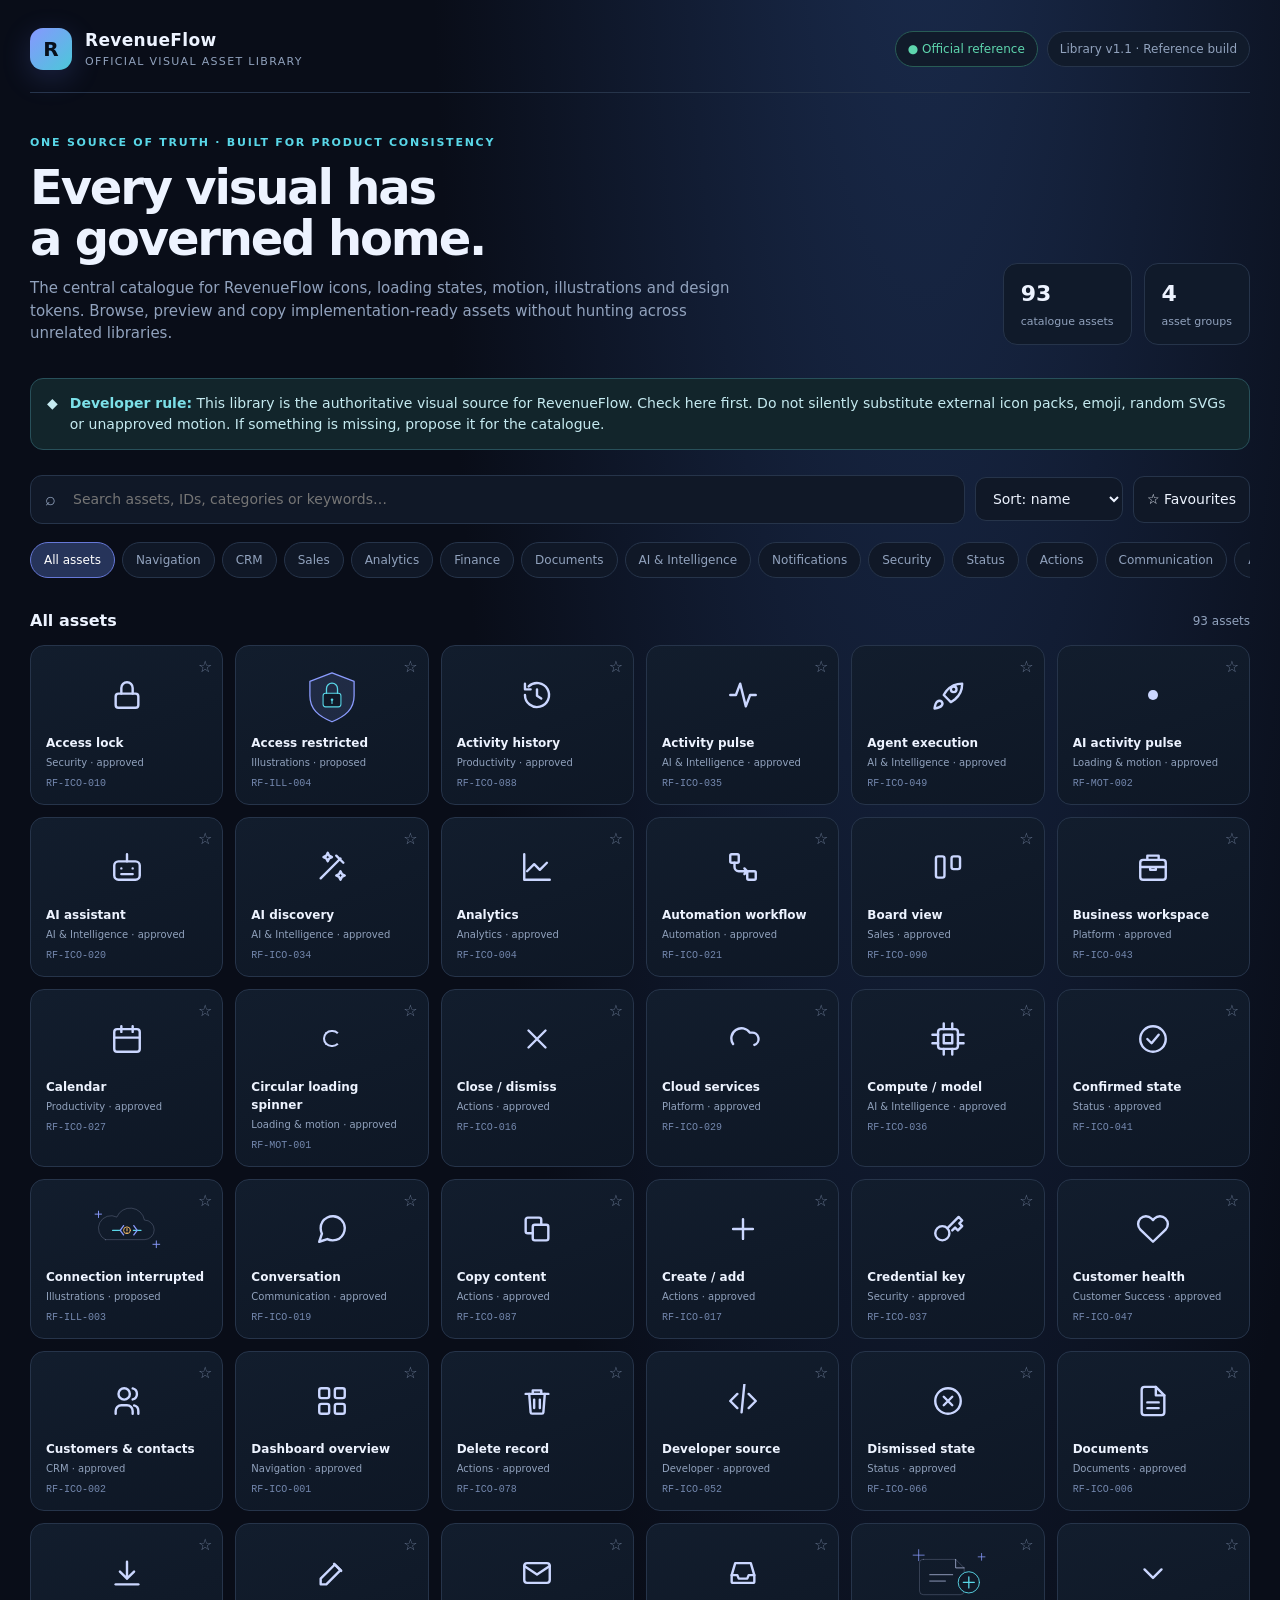
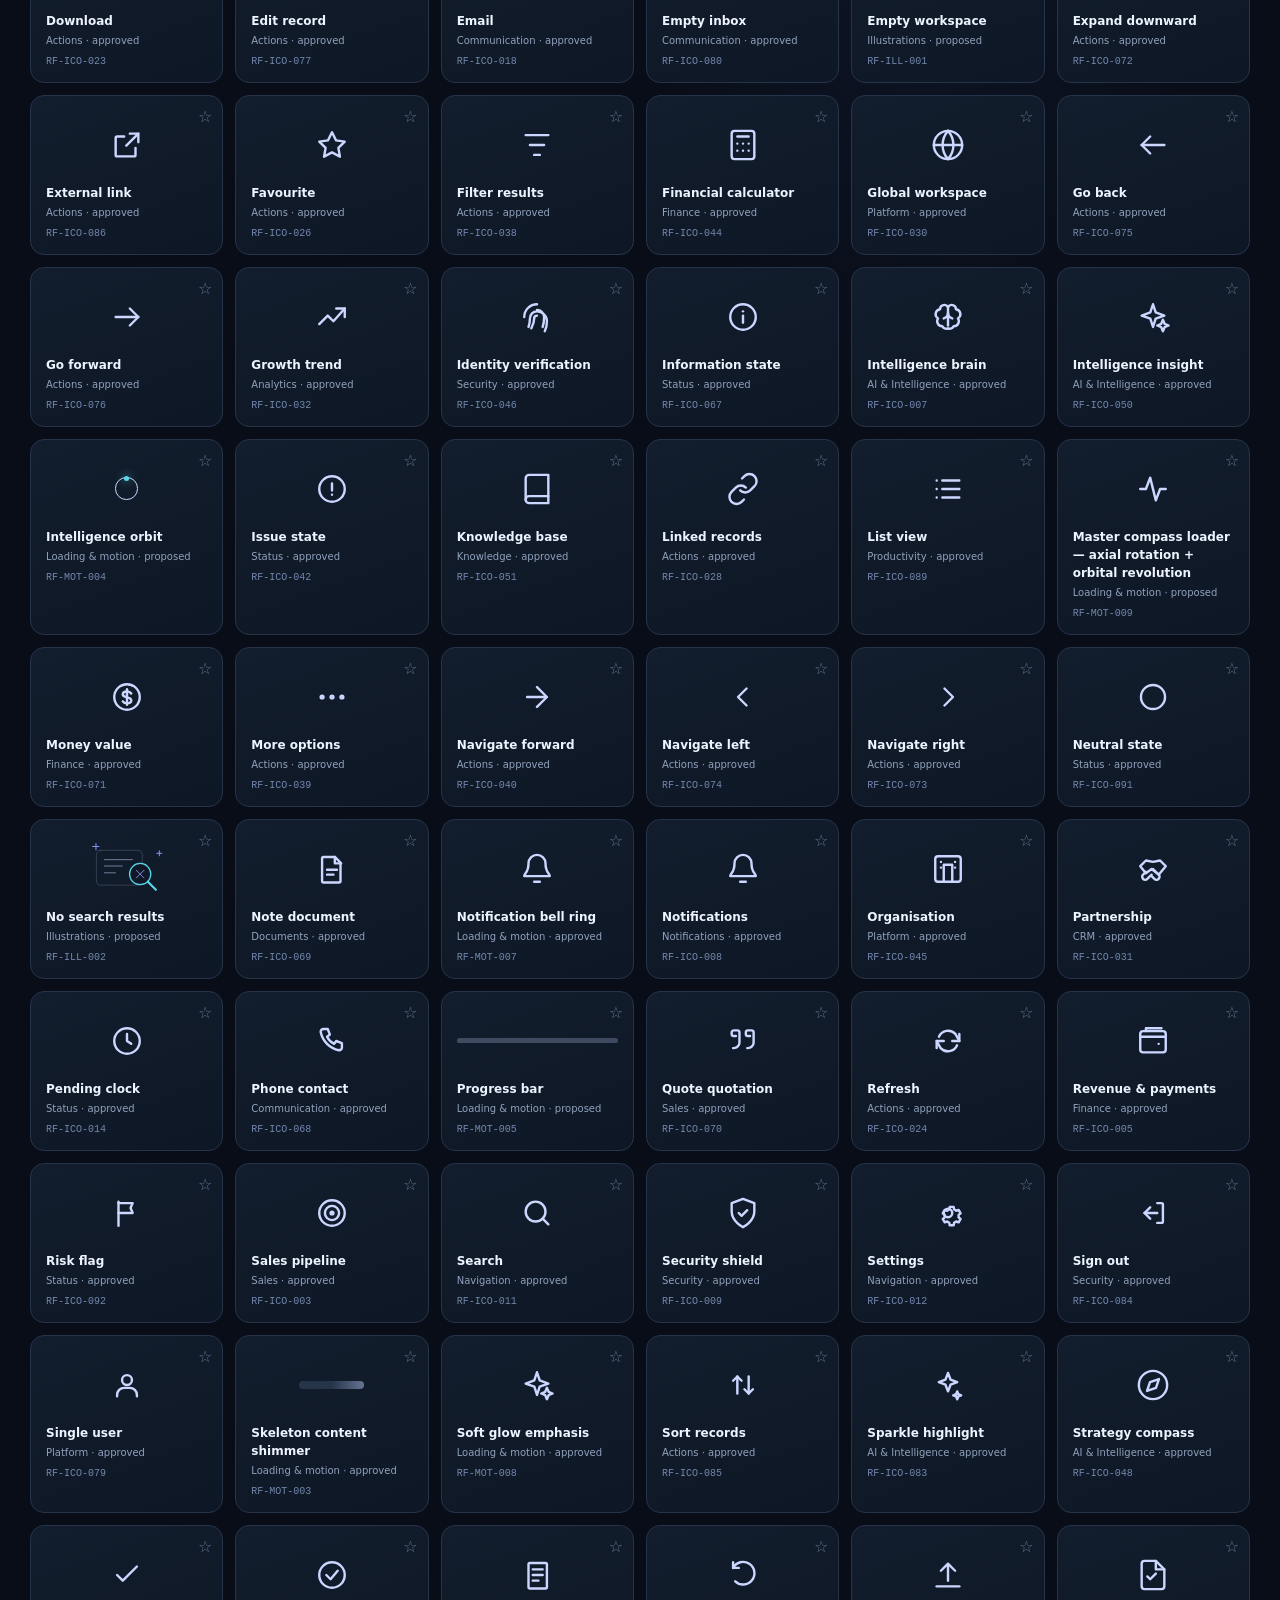
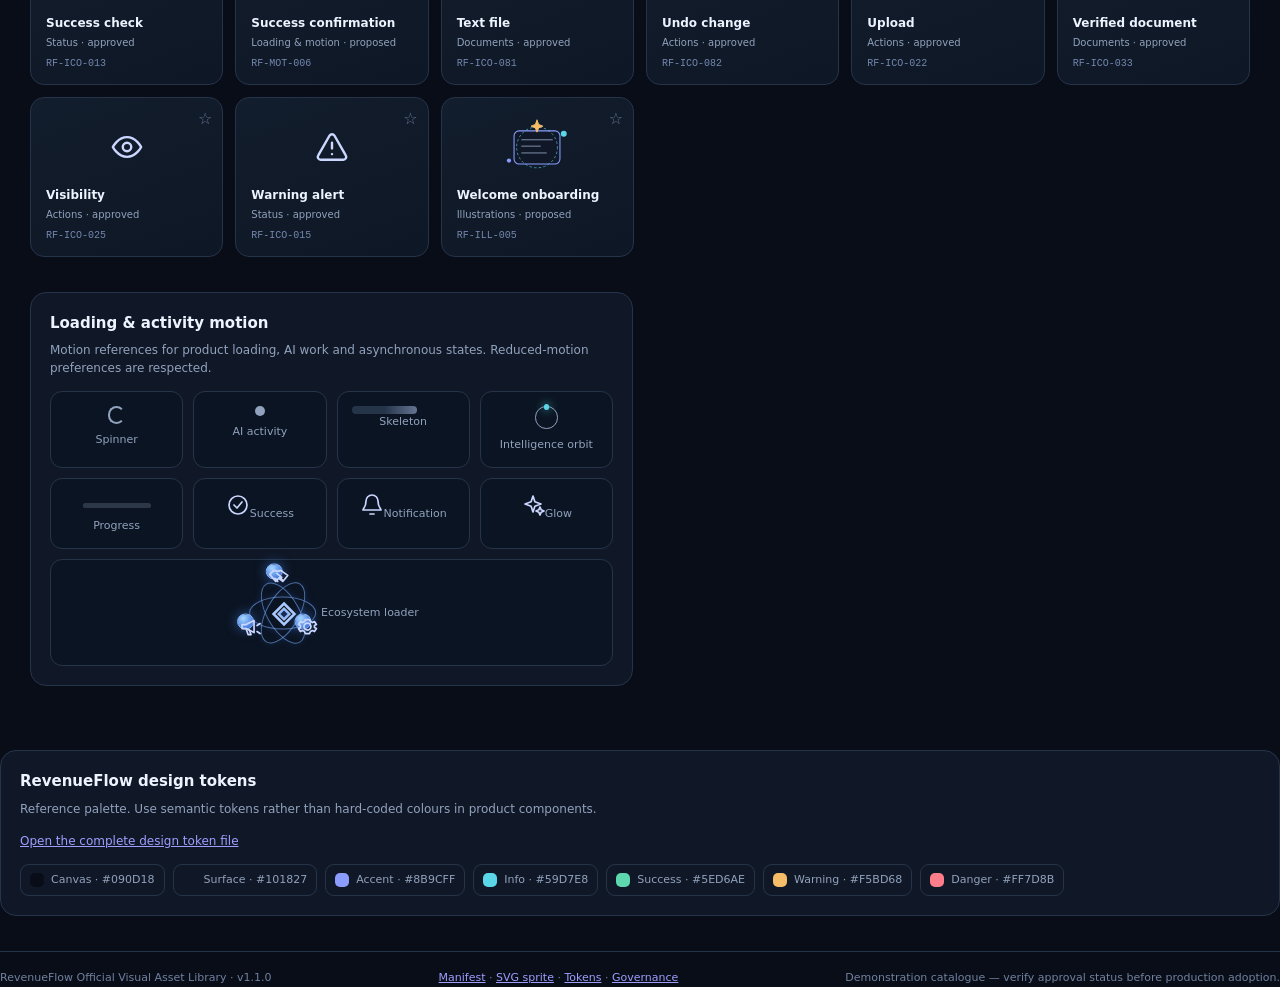
==== index.html @ 4b8f0a97 "Replace compass preview with ecosystem loader icon" ====
<!doctype html>
<html lang="en">
<head>
<meta charset="utf-8"><meta name="viewport" content="width=device-width,initial-scale=1">
<meta name="theme-color" content="#090d18"><meta name="description" content="The official RevenueFlow visual asset library: approved icons, motion, loading states, illustrations and design tokens.">
<title>RevenueFlow — Visual Asset Library</title>
<link rel="stylesheet" href="assets/motion.css">
<style>
:root{color-scheme:dark;--bg:#090d18;--panel:#101827;--panel2:#141f31;--line:#26344a;--text:#edf3ff;--muted:#91a2bd;--accent:#8b9cff;--cyan:#59d7e8;--green:#5ed6ae;--amber:#f5bd68;--red:#ff7d8b;--radius:16px;font:14px/1.5 Inter,ui-sans-serif,system-ui,-apple-system,"Segoe UI",sans-serif}
*{box-sizing:border-box}body{margin:0;background:radial-gradient(ellipse at 72% -10%,#1b2d50 0,transparent 38%),var(--bg);color:var(--text)}button,input,select{font:inherit}button{cursor:pointer;color:inherit}.shell{max-width:1500px;margin:auto;padding:24px 30px 64px}.top{display:flex;align-items:center;justify-content:space-between;gap:20px;border-bottom:1px solid var(--line);padding:4px 0 22px}.brand{display:flex;align-items:center;gap:13px}.brandmark{width:42px;height:42px;border-radius:13px;background:linear-gradient(135deg,#8797ff,#4bc8d9);display:grid;place-items:center;color:#07101b;font-weight:900;font-size:20px;box-shadow:0 8px 30px #6b82ff33}.brand strong{font-size:17px;letter-spacing:.02em}.brand small{display:block;color:var(--muted);font-size:11px;letter-spacing:.12em;text-transform:uppercase}.top-actions{display:flex;gap:9px;align-items:center}.pill{border:1px solid var(--line);background:#111b2b;padding:8px 12px;border-radius:999px;color:var(--muted);font-size:12px}.pill.live{color:var(--green);border-color:#285c55}.hero{padding:42px 0 28px;display:grid;grid-template-columns:1fr auto;gap:25px;align-items:end}.eyebrow{color:var(--cyan);font-size:11px;letter-spacing:.16em;text-transform:uppercase;font-weight:700}.hero h1{font-size:clamp(30px,4vw,48px);line-height:1.08;letter-spacing:-.045em;margin:10px 0 12px}.hero p{color:var(--muted);max-width:720px;margin:0;font-size:15px}.hero-stat{display:flex;gap:12px}.stat{background:#101a2a;border:1px solid var(--line);border-radius:14px;padding:13px 17px;min-width:105px}.stat b{display:block;font-size:22px}.stat span{color:var(--muted);font-size:11px}.notice{display:flex;gap:12px;align-items:flex-start;background:#12252b;border:1px solid #28505a;padding:14px 16px;border-radius:13px;color:#c5eaf0;margin:5px 0 25px}.notice b{color:#7ce0e8}.toolbar{display:flex;gap:10px;align-items:center;margin:20px 0 16px;flex-wrap:wrap}.search{flex:1;min-width:230px;position:relative}.search input{width:100%;padding:13px 15px 13px 42px;border:1px solid var(--line);background:#101827;color:var(--text);border-radius:12px;outline:none}.search input:focus{border-color:var(--accent);box-shadow:0 0 0 3px #8797ff22}.search span{position:absolute;left:15px;top:10px;color:var(--muted);font-size:18px}.control{border:1px solid var(--line);background:#101827;color:var(--text);padding:12px 13px;border-radius:11px}.tabs{display:flex;gap:7px;overflow:auto;padding:2px 0 14px}.tab{white-space:nowrap;border:1px solid var(--line);background:#101827;color:var(--muted);border-radius:999px;padding:8px 13px;font-size:12px}.tab.active{background:#26345a;border-color:#6678d7;color:#fff}.section-head{display:flex;align-items:center;justify-content:space-between;margin:17px 0 12px}.section-head h2{font-size:16px;margin:0}.section-head span{color:var(--muted);font-size:12px}.grid{display:grid;grid-template-columns:repeat(auto-fill,minmax(172px,1fr));gap:12px}.asset{position:relative;border:1px solid var(--line);background:linear-gradient(160deg,#121d2d,#0e1725);border-radius:14px;padding:15px;min-height:148px;transition:.18s ease;display:flex;flex-direction:column;align-items:flex-start;text-align:left}.asset:hover{transform:translateY(-2px);border-color:#6478c8;box-shadow:0 12px 28px #0004}.asset-icon{height:68px;width:100%;display:grid;place-items:center;color:#cbd7ff}.asset-icon svg{width:34px;height:34px}.asset-icon svg.illustration{width:min(100%,120px);height:auto;max-height:68px}.asset strong{font-size:12px;margin-top:5px}.asset small{font-size:10px;color:var(--muted);margin-top:3px}.asset .id{font:10px ui-monospace,monospace;color:#7387ad;margin-top:8px}.star{position:absolute;right:10px;top:9px;border:0;background:transparent;color:#63728c;font-size:16px}.star.on{color:#ffd17c}.empty{border:1px dashed var(--line);border-radius:14px;padding:35px;text-align:center;color:var(--muted);grid-column:1/-1}.lower{display:grid;grid-template-columns:1fr 1fr;gap:14px;margin-top:35px}.panel{border:1px solid var(--line);background:#101827;border-radius:16px;padding:19px}.panel h3{margin:0 0 7px;font-size:15px}.panel p{color:var(--muted);font-size:12px;margin:0 0 14px}.token-row{display:flex;gap:8px;flex-wrap:wrap}.swatch{display:flex;align-items:center;gap:7px;padding:7px 9px;border:1px solid var(--line);border-radius:9px;color:var(--muted);font-size:11px}.dot{width:14px;height:14px;border-radius:5px}.motion-row{display:flex;gap:10px;flex-wrap:wrap}.motion-demo{min-width:105px;flex:1;background:#0b1422;border:1px solid var(--line);border-radius:12px;padding:14px;text-align:center;color:var(--muted);font-size:11px}.motion-demo .rf-spinner,.motion-demo .rf-ai-pulse,.motion-demo .rf-orbit,.motion-demo .rf-success,.motion-demo .rf-bell-ring,.motion-demo .rf-soft-glow{margin:0 auto 8px}.motion-demo svg{width:24px;height:24px;color:#cbd7ff}.motion-demo .rf-progress{width:68px;margin:10px auto}.footer{border-top:1px solid var(--line);margin-top:35px;padding-top:18px;display:flex;justify-content:space-between;gap:12px;color:#70819e;font-size:11px}.modal{position:fixed;inset:0;background:#030711cc;display:none;place-items:center;padding:20px;z-index:10}.modal.open{display:grid}.dialog{width:min(560px,100%);background:#121d2e;border:1px solid #3b4d6d;border-radius:18px;padding:22px;box-shadow:0 24px 90px #0009}.dialog-head{display:flex;justify-content:space-between;align-items:center}.dialog h2{font-size:18px;margin:0}.close{border:1px solid var(--line);background:#17243a;border-radius:9px;padding:6px 10px}.preview{height:130px;display:grid;place-items:center;background:#0b1422;border:1px solid var(--line);border-radius:13px;margin:15px 0}.preview svg{width:62px;height:62px;color:#cbd7ff}.preview svg.illustration{width:min(100%,200px);height:auto;max-height:110px}.meta{display:grid;grid-template-columns:100px 1fr;gap:7px;font-size:12px;margin:12px 0}.meta span:nth-child(odd){color:var(--muted)}.code{background:#080f1b;border:1px solid var(--line);padding:12px;border-radius:10px;overflow:auto;color:#b8c8e8;font:11px/1.5 ui-monospace,monospace;max-height:120px}.actions{display:flex;gap:8px;flex-wrap:wrap;margin-top:13px}.primary{background:#7385ed;color:#08101c;border:0;border-radius:9px;padding:9px 13px;font-weight:700}.secondary{background:#19263b;border:1px solid var(--line);border-radius:9px;padding:9px 13px}.toast{position:fixed;bottom:20px;right:20px;background:#1b3c39;border:1px solid #3b8275;color:#c8fff0;padding:11px 15px;border-radius:10px;display:none;z-index:20}.toast.show{display:block}@media(max-width:720px){.shell{padding:17px 15px 45px}.hero{grid-template-columns:1fr;padding-top:30px}.hero-stat{display:none}.lower{grid-template-columns:1fr}.top{align-items:flex-start}.top-actions{flex-wrap:wrap;justify-content:flex-end}.grid{grid-template-columns:repeat(2,minmax(0,1fr))}.asset{min-height:135px}.footer{flex-direction:column}}@media(prefers-reduced-motion:reduce){*,*:before,*:after{animation-duration:.01ms!important;animation-iteration-count:1!important;scroll-behavior:auto!important;transition:none!important}}
</style>
</head>
<body>
<div class="shell">
<header class="top"><div class="brand"><div class="brandmark">R</div><div><strong>RevenueFlow</strong><small>Official visual asset library</small></div></div><div class="top-actions"><span class="pill live">● Official reference</span><span class="pill">Library v1.1 · Reference build</span></div></header>
<section class="hero"><div><div class="eyebrow">One source of truth · Built for product consistency</div><h1>Every visual has<br>a governed home.</h1><p>The central catalogue for RevenueFlow icons, loading states, motion, illustrations and design tokens. Browse, preview and copy implementation-ready assets without hunting across unrelated libraries.</p></div><div class="hero-stat"><div class="stat"><b id="assetCount">0</b><span>catalogue assets</span></div><div class="stat"><b>4</b><span>asset groups</span></div></div></section>
<div class="notice"><span>◆</span><div><b>Developer rule:</b> This library is the authoritative visual source for RevenueFlow. Check here first. Do not silently substitute external icon packs, emoji, random SVGs or unapproved motion. If something is missing, propose it for the catalogue.</div></div>
<div class="toolbar"><div class="search"><span>⌕</span><input id="search" type="search" placeholder="Search assets, IDs, categories or keywords…" autocomplete="off"></div><select class="control" id="sort"><option value="name">Sort: name</option><option value="category">Sort: category</option><option value="id">Sort: asset ID</option></select><button class="control" id="favOnly">☆ Favourites</button></div>
<nav class="tabs" id="tabs" aria-label="Asset categories"></nav>
<div class="section-head"><h2 id="sectionTitle">All catalogue assets</h2><span id="resultCount" aria-live="polite"></span></div>
<div class="grid" id="grid"></div>
<section class="lower">
<div class="panel"><h3>Loading & activity motion</h3><p>Motion references for product loading, AI work and asynchronous states. Reduced-motion preferences are respected.</p><div class="motion-row"><div class="motion-demo" data-motion-demo="spinner">Spinner</div><div class="motion-demo" data-motion-demo="pulse">AI activity</div><div class="motion-demo" data-motion-demo="skeleton">Skeleton</div><div class="motion-demo" data-motion-demo="orbit">Intelligence orbit</div><div class="motion-demo" data-motion-demo="progress">Progress</div><div class="motion-demo" data-motion-demo="success">Success</div><div class="motion-demo" data-motion-demo="bell-ring">Notification</div><div class="motion-demo" data-motion-demo="glow">Glow</div><div class="motion-demo" data-motion-demo="ecosystem-loader">Ecosystem loader</div></div></div></div>
<div class="panel"><h3>RevenueFlow design tokens</h3><p>Reference palette. Use semantic tokens rather than hard-coded colours in product components.</p><p><a href="tokens/design-tokens.json" target="_blank" rel="noopener">Open the complete design token file</a></p><div class="token-row"><div class="swatch"><i class="dot" style="background:#090d18"></i>Canvas · #090D18</div><div class="swatch"><i class="dot" style="background:#101827"></i>Surface · #101827</div><div class="swatch"><i class="dot" style="background:#8b9cff"></i>Accent · #8B9CFF</div><div class="swatch"><i class="dot" style="background:#59d7e8"></i>Info · #59D7E8</div><div class="swatch"><i class="dot" style="background:#5ed6ae"></i>Success · #5ED6AE</div><div class="swatch"><i class="dot" style="background:#f5bd68"></i>Warning · #F5BD68</div><div class="swatch"><i class="dot" style="background:#ff7d8b"></i>Danger · #FF7D8B</div></div></div>
</section>
<footer class="footer"><span>RevenueFlow Official Visual Asset Library · v1.1.0</span><span><a href="assets/manifest.json">Manifest</a> · <a href="assets/icons.svg">SVG sprite</a> · <a href="tokens/design-tokens.json">Tokens</a> · <a href="GOVERNANCE.md">Governance</a></span><span>Demonstration catalogue — verify approval status before production adoption.</span></footer>
</div>
<div class="modal" id="modal" role="dialog" aria-modal="true" aria-labelledby="modalTitle"><div class="dialog"><div class="dialog-head"><h2 id="modalTitle">Asset details</h2><button class="close" id="close">Close ✕</button></div><div class="preview" id="preview"></div><div class="meta" id="meta"></div><pre class="code" id="code"></pre><div class="actions"><button class="primary" id="copySvg">Copy SVG</button><button class="secondary" id="downloadSvg">Download SVG</button><button class="secondary" id="copyId">Copy asset ID</button></div></div></div><div class="toast" id="toast" role="status"></div>
<script src="assets/catalogue-data.js"></script>
<script>
const {icons:specs,motions:motionAssets,illustrations:illustrationAssets,iconSvg,illustrationSvg}=window.RF_CATALOGUE;
const assets=[...specs,...motionAssets,...illustrationAssets];
const categories=['All assets',...new Set(specs.map(x=>x[2])),'Loading & motion','Illustrations'];
const state={category:'All assets',query:'',fav:false,sort:'name',selected:null};
let favs=new Set();try{favs=new Set(JSON.parse(localStorage.getItem('rf-favourites')||'[]'))}catch{}
const svg=(key)=>{const raw=iconSvg[key]||iconSvg.sparkles;return raw.replace('<svg ','<svg aria-hidden="true" ')};
const illustration=(key)=>{const raw=illustrationSvg[key]||'';return raw.replace('<svg ','<svg class="illustration" aria-hidden="true" ')};
const assetMarkup=(a)=>a[2]==='Illustrations'?illustration(a[3]):svg(a[3]);
const $=id=>document.getElementById(id);
function renderTabs(){ $('tabs').innerHTML=categories.map(c=>'<button class="tab '+(state.category===c?'active':'')+'" data-cat="'+c.replaceAll('"','&quot;')+'">'+c+'</button>').join('');$('tabs').querySelectorAll('button').forEach(b=>b.onclick=()=>{state.category=b.dataset.cat;render()})}
function render(){renderTabs();let list=assets.filter(a=>(state.category==='All assets'||a[2]===state.category)&&( !state.fav||favs.has(a[0]))&&(!state.query||a.join(' ').toLowerCase().includes(state.query.toLowerCase())));list.sort((a,b)=>state.sort==='id'?a[0].localeCompare(b[0]):state.sort==='category'?a[2].localeCompare(b[2])||a[1].localeCompare(b[1]):a[1].localeCompare(b[1]));$('grid').innerHTML=list.length?list.map(a=>'<button class="asset" data-id="'+a[0]+'"><span class="star '+(favs.has(a[0])?'on':'')+'" data-star="'+a[0]+'" aria-label="Toggle favourite">'+(favs.has(a[0])?'★':'☆')+'</span><span class="asset-icon">'+(a[2]==='Loading & motion'?motionPreview(a[3]):a[2]==='Illustrations'?illustration(a[3]):svg(a[3]))+'</span><strong>'+a[1]+'</strong><small>'+a[2]+' · '+a[5]+'</small><span class="id">'+a[0]+'</span></button>').join(''):'<div class="empty">No assets match this search. Try another term or category.</div>';$('assetCount').textContent=assets.length;$('resultCount').textContent=list.length+' assets';$('sectionTitle').textContent=state.fav?'Your favourites':state.category}
function motionPreview(k){
if(k==='spinner')return '<div class="rf-spinner"></div>';
if(k==='pulse')return '<div class="rf-ai-pulse"></div>';
if(k==='skeleton')return '<div class="rf-skeleton" style="height:8px;width:65px"></div>';
if(k==='orbit')return '<div class="rf-orbit"></div>';
if(k==='progress')return '<div class="rf-progress" role="progressbar" aria-label="Example progress" aria-valuemin="0" aria-valuemax="100" aria-valuenow="65"><span style="--rf-progress-value:65%"></span></div>';
if(k==='success')return '<div class="rf-success">'+svg('check-circle')+'</div>';
if(k==='bell-ring')return '<div class="rf-bell-ring">'+svg('bell')+'</div>';
if(k==='glow')return '<div class="rf-soft-glow">'+svg('sparkles')+'</div>';
if(k==='ecosystem-loader')return '<div class="rf-ecosystem-loader" role="img" aria-label="RevenueFlow ecosystem synchronising"><span class="rf-ecosystem-loader__orbit rf-ecosystem-loader__orbit--a"></span><span class="rf-ecosystem-loader__orbit rf-ecosystem-loader__orbit--b"></span><span class="rf-ecosystem-loader__orbit rf-ecosystem-loader__orbit--c"></span><span class="rf-ecosystem-loader__module rf-ecosystem-loader__module--handshake"><svg viewBox="0 0 24 24" aria-hidden="true"><path d="m3 10 4-4 4 1 3-1 7 5-5 6-4-3-3 3-6-7Z"/><path d="m8 14 3 3m2-4 3 3m-6-7 5 4"/></svg></span><span class="rf-ecosystem-loader__module rf-ecosystem-loader__module--announce"><svg viewBox="0 0 24 24" aria-hidden="true"><path d="M4 10v4h4l8 4V6l-8 4H4Z"/><path d="m8 14 2 6h3l-2-5m8-4 3-2m-3 8 3 2"/></svg></span><span class="rf-ecosystem-loader__module rf-ecosystem-loader__module--settings"><svg viewBox="0 0 24 24" aria-hidden="true"><path d="M12 8.5a3.5 3.5 0 1 0 0 7 3.5 3.5 0 0 0 0-7Z"/><path d="m19 13 2 1-2 3-2-1-2 1-1 2h-4l-1-2-2-1-2 1-2-3 2-1v-2l-2-1 2-3 2 1 2-1 1-2h4l1 2 2 1 2-1 2 3-2 1v2Z"/></svg></span><span class="rf-ecosystem-loader__core"><svg viewBox="0 0 48 48" aria-hidden="true"><path class="outer" d="M24 3 45 24 24 45 3 24Z"/><path class="inner" d="m24 11 13 13-13 13-13-13Z"/><path d="m24 17 7 7-7 7-7-7Z" fill="#172b50"/></svg></span></div>';
return svg('activity')
}
document.querySelectorAll('[data-motion-demo]').forEach(node=>node.insertAdjacentHTML('afterbegin',motionPreview(node.dataset.motionDemo)));
function toast(s){$('toast').textContent=s;$('toast').classList.add('show');setTimeout(()=>$('toast').classList.remove('show'),1800)}
function openAsset(id){let a=assets.find(x=>x[0]===id);if(!a)return;state.selected=a;$('modalTitle').textContent=a[1];$('copySvg').textContent=a[2]==='Loading & motion'?'Copy motion reference':'Copy SVG';$('downloadSvg').disabled=a[2]==='Loading & motion';$('downloadSvg').title=a[2]==='Loading & motion'?'Motion concepts are documented in the motion specification':'Download this SVG';$('preview').innerHTML=a[2]==='Loading & motion'?motionPreview(a[3]):assetMarkup(a);$('meta').innerHTML='<span>Asset ID</span><b>'+a[0]+'</b><span>Category</span><span>'+a[2]+'</span><span>Status</span><span>'+a[5]+'</span><span>Keywords</span><span>'+a[4]+'</span><span>Source</span><span>'+a[6]+'</span><span>Usage</span><span>Use for the documented semantic purpose. Preserve accessible labels and states.</span>';$('code').textContent=a[2]==='Loading & motion'?'Motion reference: '+a[3]+' · See docs/MOTION-SPEC.md':(a[2]==='Illustrations'?'Illustration source for ':'SVG source for ')+a[0]+'\n'+assetMarkup(a);$('modal').classList.add('open')}
$('grid').addEventListener('click',e=>{let star=e.target.closest('[data-star]');if(star){e.stopPropagation();let id=star.dataset.star;favs.has(id)?favs.delete(id):favs.add(id);localStorage.setItem('rf-favourites',JSON.stringify([...favs]));render();return}let card=e.target.closest('[data-id]');if(card)openAsset(card.dataset.id)});
$('search').addEventListener('input',e=>{state.query=e.target.value;render()});$('sort').onchange=e=>{state.sort=e.target.value;render()};$('favOnly').onclick=()=>{state.fav=!state.fav;$('favOnly').textContent=state.fav?'★ Favourites on':'☆ Favourites';render()};$('close').onclick=()=>$('modal').classList.remove('open');$('modal').onclick=e=>{if(e.target===$('modal'))$('modal').classList.remove('open')};document.addEventListener('keydown',e=>{if(e.key==='Escape')$('modal').classList.remove('open')});
$('copySvg').onclick=async()=>{let a=state.selected;if(!a)return;const motionClass={'spinner':'.rf-spinner','pulse':'.rf-ai-pulse','skeleton':'.rf-skeleton','orbit':'.rf-orbit','progress':'.rf-progress','success':'.rf-success','bell-ring':'.rf-bell-ring','glow':'.rf-soft-glow'}[a[3]];const value=a[2]==='Loading & motion'?(motionClass?motionClass+' — reference class in assets/motion.css; check manifest approval status':a[0]+' has no motion class'):assetMarkup(a);await navigator.clipboard.writeText(value);toast(a[2]==='Loading & motion'?'Motion reference copied':'SVG copied')};$('copyId').onclick=async()=>{await navigator.clipboard.writeText(state.selected[0]);toast('Asset ID copied')};$('downloadSvg').onclick=()=>{let a=state.selected;if(!a||a[2]==='Loading & motion')return;let blob=new Blob([assetMarkup(a)],{type:'image/svg+xml'}),url=URL.createObjectURL(blob),el=document.createElement('a');el.href=url;el.download=a[0].toLowerCase()+'.svg';el.click();URL.revokeObjectURL(url);toast('SVG download started')};
render();
</script>
</body></html>
---- assets/motion.css ----
/* RevenueFlow motion references v1.1.0. Every animation has a reduced-motion fallback. */
@keyframes rf-spin{to{transform:rotate(360deg)}} @keyframes rf-pulse{50%{opacity:.35;transform:scale(.72)}} @keyframes rf-shimmer{to{background-position:-200% 0}} @keyframes rf-orbit-rotate{to{transform:rotate(360deg)}} @keyframes rf-success-pop{0%{transform:scale(.72);opacity:0}70%{transform:scale(1.08);opacity:1}100%{transform:scale(1);opacity:1}} @keyframes rf-bell-ring{0%,100%{transform:rotate(0)}15%{transform:rotate(12deg)}30%{transform:rotate(-10deg)}45%{transform:rotate(7deg)}60%{transform:rotate(-4deg)}} @keyframes rf-soft-glow{0%,100%{filter:drop-shadow(0 0 0 transparent)}50%{filter:drop-shadow(0 0 7px currentColor)}}
.rf-spinner{width:1.25rem;aspect-ratio:1;border:.16rem solid currentColor;border-right-color:transparent;border-radius:50%;animation:rf-spin .8s linear infinite}.rf-ai-pulse{width:.7rem;aspect-ratio:1;border-radius:50%;background:currentColor;animation:rf-pulse 1.4s ease-in-out infinite}.rf-skeleton{display:block;background:linear-gradient(90deg,#26344a 25%,#657492 50%,#26344a 75%);background-size:200% 100%;border-radius:.5rem;animation:rf-shimmer 1.5s ease-in-out infinite}.rf-orbit{width:1.6rem;aspect-ratio:1;border:1px solid currentColor;border-radius:50%;position:relative;animation:rf-orbit-rotate 4s linear infinite}.rf-orbit::after{content:"";position:absolute;top:-.2rem;left:calc(50% - .2rem);width:.4rem;aspect-ratio:1;border-radius:50%;background:#59d7e8;box-shadow:0 0 10px #59d7e8}.rf-progress{height:.35rem;width:100%;overflow:hidden;border-radius:999px;background:currentColor;opacity:.25}.rf-progress>span{display:block;width:var(--rf-progress-value,0%);height:100%;border-radius:inherit;background:currentColor;opacity:1;transition:width .2s ease}.rf-success{display:inline-flex;animation:rf-success-pop .32s ease-out both}.rf-bell-ring{display:inline-flex;transform-origin:top center;animation:rf-bell-ring .8s ease}.rf-soft-glow{display:inline-flex;animation:rf-soft-glow 2s ease-in-out infinite}
@media(prefers-reduced-motion:reduce){.rf-spinner,.rf-ai-pulse,.rf-skeleton,.rf-orbit,.rf-success,.rf-bell-ring,.rf-soft-glow{animation:none!important}.rf-spinner{border-right-color:currentColor}.rf-ai-pulse{opacity:1}.rf-skeleton{background:#26344a}.rf-progress>span{transition:none}}
/* RF-MOT-009: RevenueFlow ecosystem synchronisation loader.
   Compact icon-only treatment: central brand mark + three connected module nodes.
   No page artwork, dashboard backdrop, security illustration or decorative panel. */
@keyframes rf-ecosystem-orbit-a{to{transform:rotate(360deg)}}
@keyframes rf-ecosystem-orbit-b{to{transform:rotate(-360deg)}}
@keyframes rf-ecosystem-orbit-c{to{transform:rotate(360deg)}}
@keyframes rf-ecosystem-core-breathe{0%,100%{filter:drop-shadow(0 0 5px #7ea7ff55);transform:scale(1)}50%{filter:drop-shadow(0 0 11px #6fd8ff99);transform:scale(1.045)}}
.rf-ecosystem-loader{--rf-ecosystem-size:5.5rem;position:relative;display:inline-grid;place-items:center;width:var(--rf-ecosystem-size);height:var(--rf-ecosystem-size);color:#eaf2ff;isolation:isolate;vertical-align:middle}
.rf-ecosystem-loader__orbit{position:absolute;left:50%;top:50%;width:88%;height:43%;border:1.4px solid #6f9fe8a8;border-radius:50%;transform-origin:center;box-shadow:0 0 8px #4c8bff20}
.rf-ecosystem-loader__orbit--a{animation:rf-ecosystem-orbit-a 6.8s linear infinite}
.rf-ecosystem-loader__orbit--b{width:88%;height:43%;transform:translate(-50%,-50%) rotate(60deg);animation:rf-ecosystem-orbit-b 8.4s linear infinite}
.rf-ecosystem-loader__orbit--c{width:88%;height:43%;transform:translate(-50%,-50%) rotate(-60deg);animation:rf-ecosystem-orbit-c 9.6s linear infinite}
.rf-ecosystem-loader__orbit--a{transform:translate(-50%,-50%) rotate(0deg)}
.rf-ecosystem-loader__module{position:absolute;left:50%;top:50%;display:grid;place-items:center;width:1.18rem;height:1.18rem;margin:-.59rem;border:1px solid #8abaff;border-radius:50%;background:radial-gradient(circle at 35% 28%,#a9d8ff,#477fe0 72%);color:#f7fbff;box-shadow:0 0 12px #4d91ff88}
.rf-ecosystem-loader__module svg{width:66%;height:66%;fill:none;stroke:currentColor;stroke-width:1.7;stroke-linecap:round;stroke-linejoin:round}
.rf-ecosystem-loader__module--handshake{transform:translate(-50%,-50%) translateY(-2.38rem)}
.rf-ecosystem-loader__module--announce{transform:translate(-50%,-50%) translate(-2.05rem,1.2rem)}
.rf-ecosystem-loader__module--settings{transform:translate(-50%,-50%) translate(2.05rem,1.2rem)}
.rf-ecosystem-loader__core{position:relative;z-index:2;display:grid;place-items:center;width:1.55rem;height:1.55rem;animation:rf-ecosystem-core-breathe 2.4s ease-in-out infinite}
.rf-ecosystem-loader__core svg{width:100%;height:100%;overflow:visible}
.rf-ecosystem-loader__core .outer{fill:none;stroke:#a9c9ff;stroke-width:5}
.rf-ecosystem-loader__core .inner{fill:#8db8ff;stroke:#e8f2ff;stroke-width:1.4}
@media(prefers-reduced-motion:reduce){.rf-ecosystem-loader__orbit,.rf-ecosystem-loader__core{animation:none!important}.rf-ecosystem-loader__core{filter:drop-shadow(0 0 6px #7ea7ff66)}}
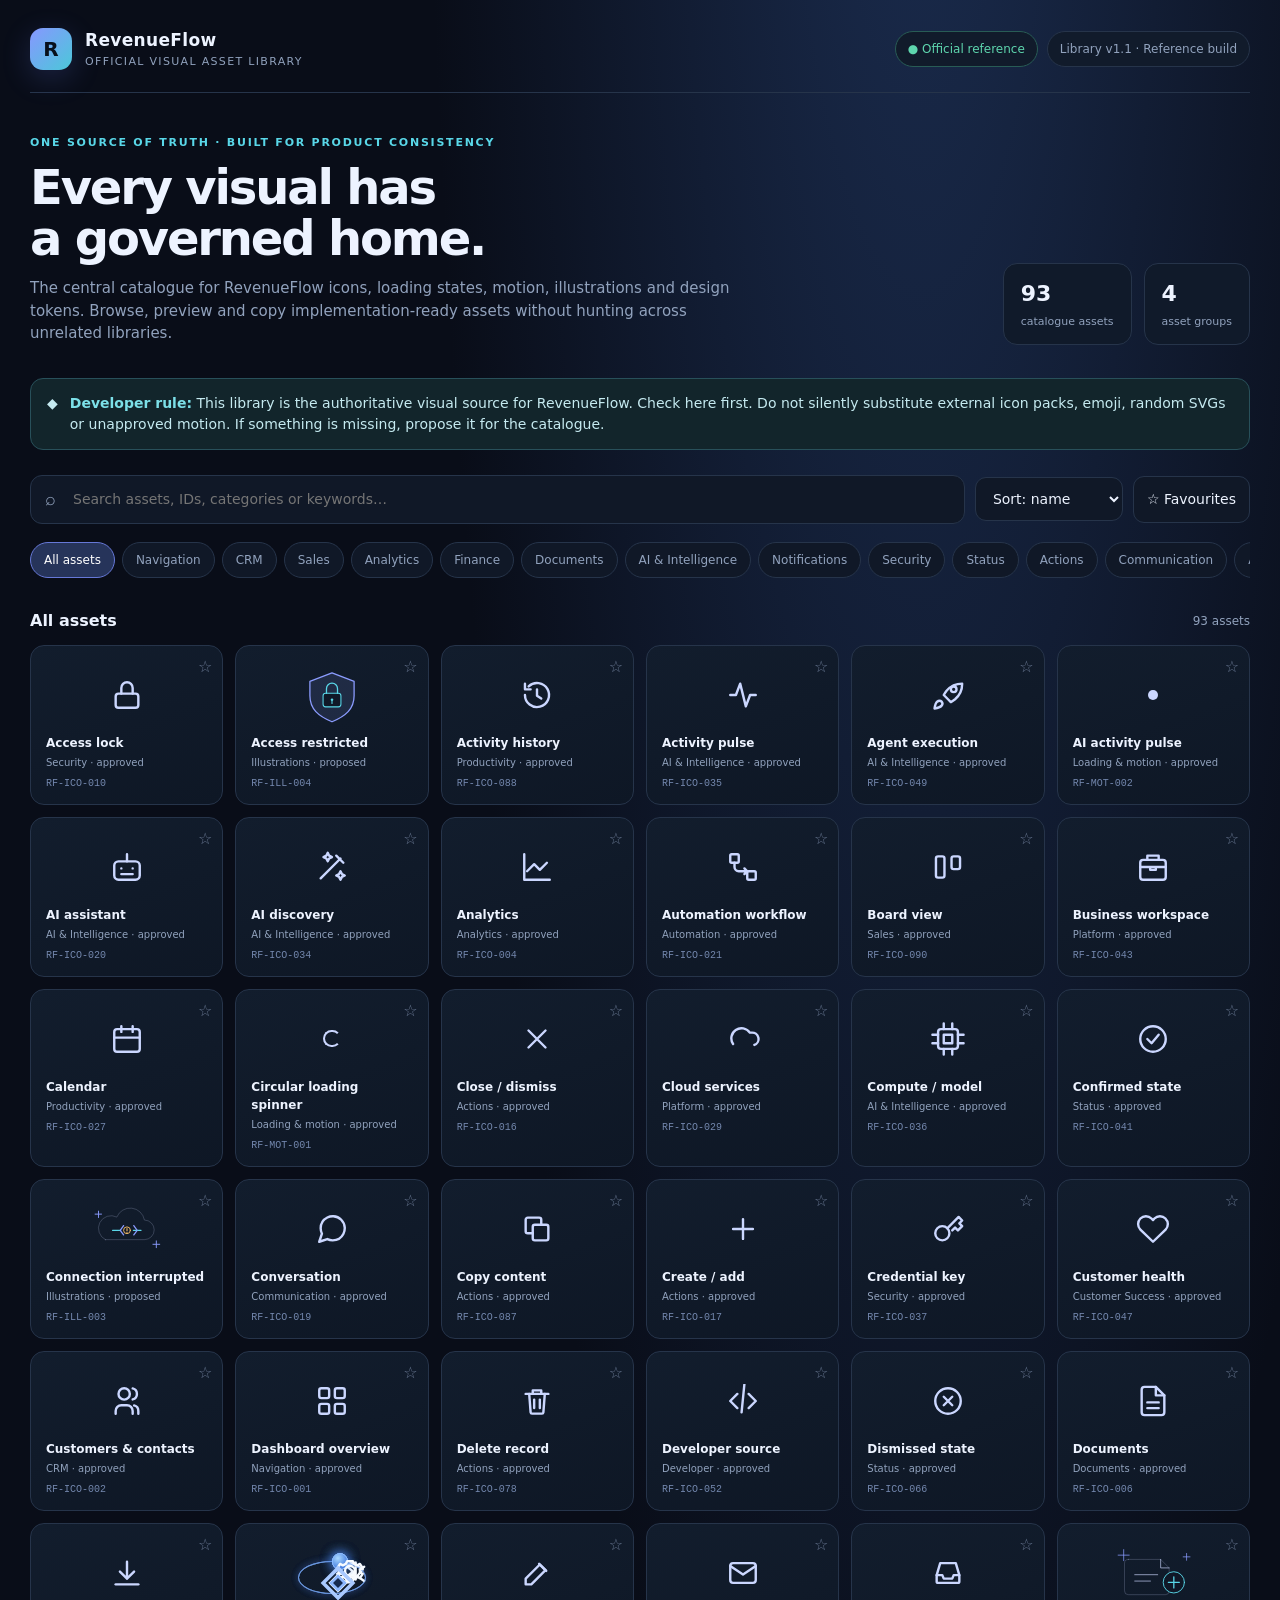
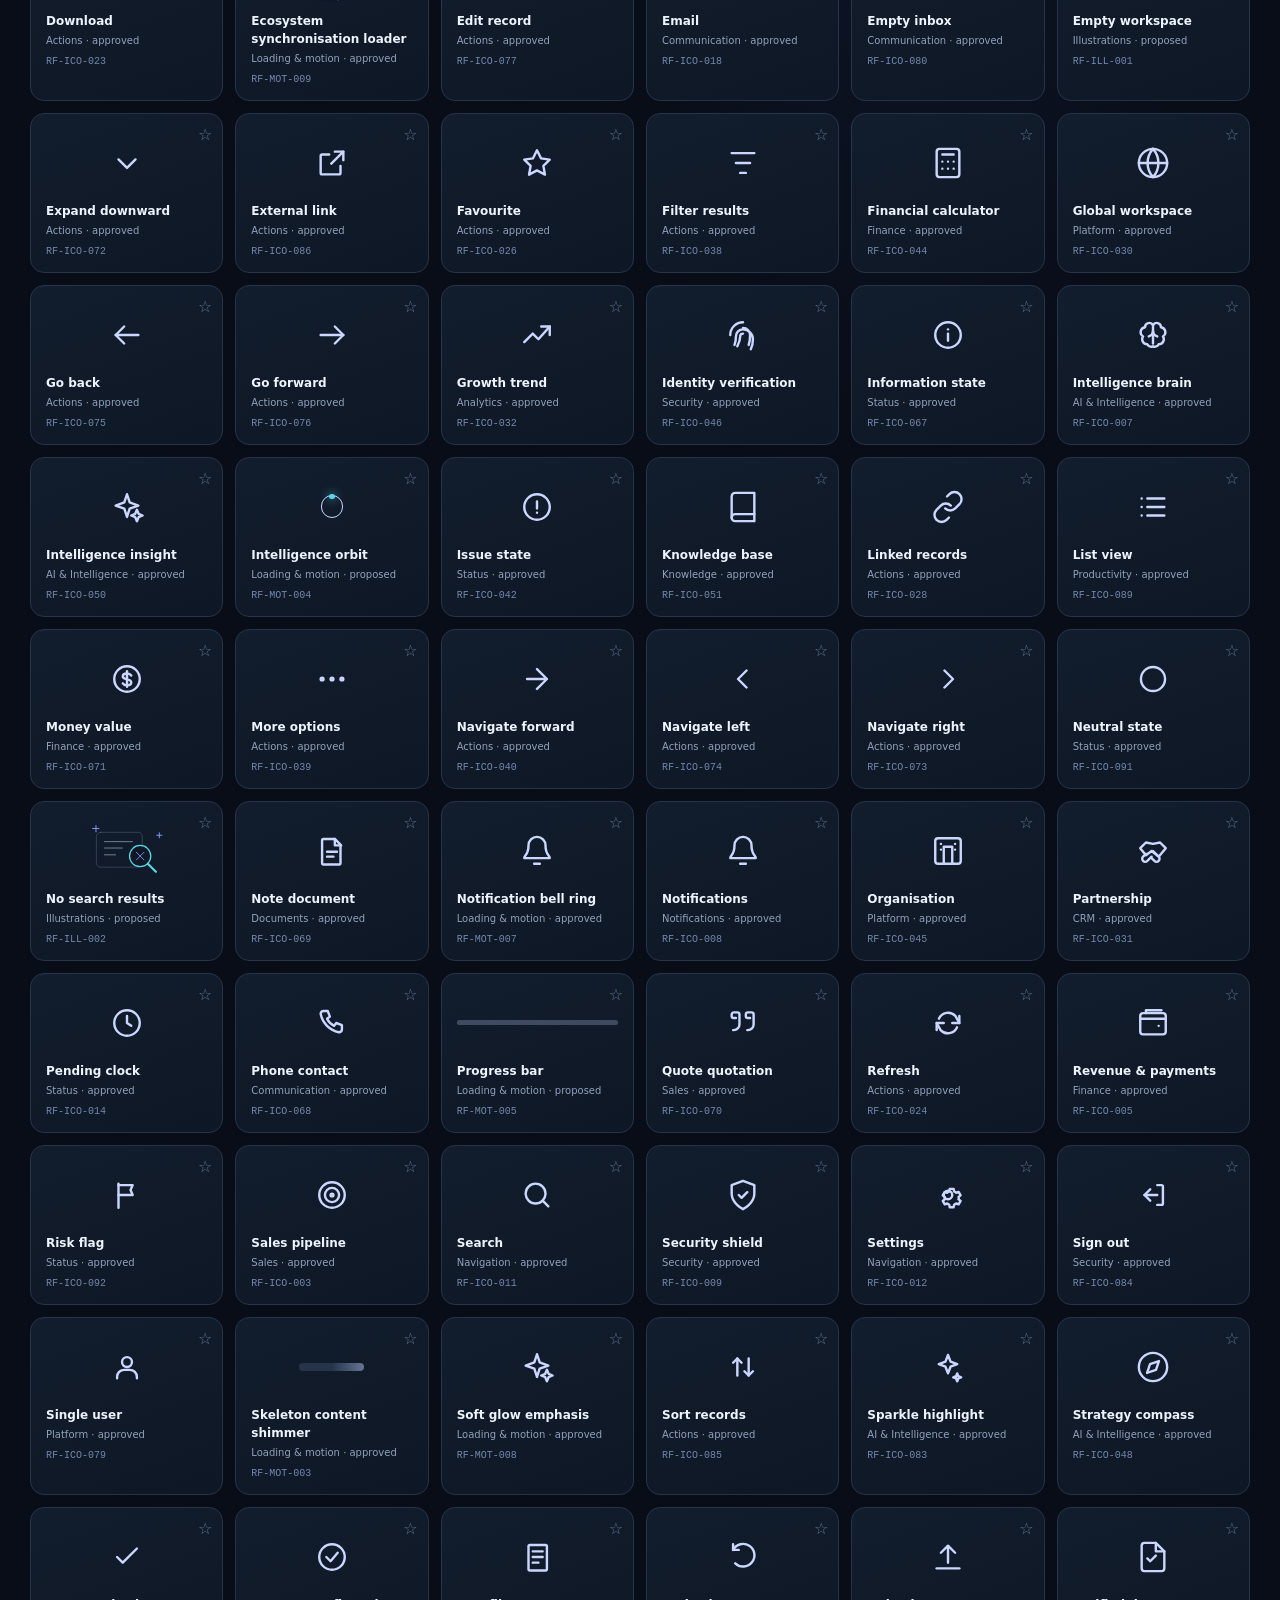
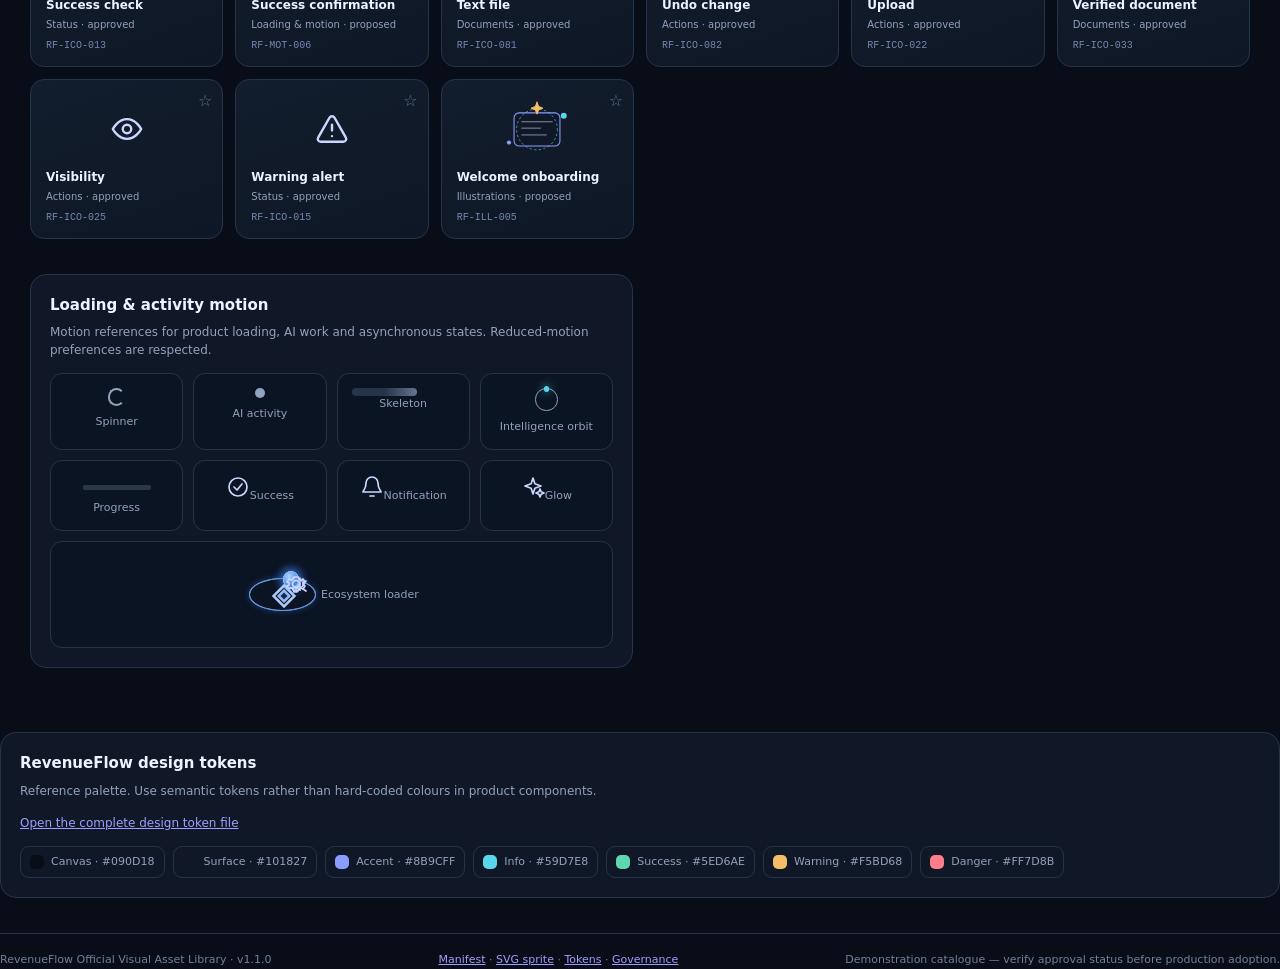
==== commit 203ac309: "Attach ecosystem modules to moving orbit paths" ====
--- a/index.html
+++ b/index.html
@@ -48,7 +48,7 @@
 if(k==='success')return '<div class="rf-success">'+svg('check-circle')+'</div>';
 if(k==='bell-ring')return '<div class="rf-bell-ring">'+svg('bell')+'</div>';
 if(k==='glow')return '<div class="rf-soft-glow">'+svg('sparkles')+'</div>';
-if(k==='ecosystem-loader')return '<div class="rf-ecosystem-loader" role="img" aria-label="RevenueFlow ecosystem synchronising"><span class="rf-ecosystem-loader__orbit rf-ecosystem-loader__orbit--a"></span><span class="rf-ecosystem-loader__orbit rf-ecosystem-loader__orbit--b"></span><span class="rf-ecosystem-loader__orbit rf-ecosystem-loader__orbit--c"></span><span class="rf-ecosystem-loader__module rf-ecosystem-loader__module--handshake"><svg viewBox="0 0 24 24" aria-hidden="true"><path d="m3 10 4-4 4 1 3-1 7 5-5 6-4-3-3 3-6-7Z"/><path d="m8 14 3 3m2-4 3 3m-6-7 5 4"/></svg></span><span class="rf-ecosystem-loader__module rf-ecosystem-loader__module--announce"><svg viewBox="0 0 24 24" aria-hidden="true"><path d="M4 10v4h4l8 4V6l-8 4H4Z"/><path d="m8 14 2 6h3l-2-5m8-4 3-2m-3 8 3 2"/></svg></span><span class="rf-ecosystem-loader__module rf-ecosystem-loader__module--settings"><svg viewBox="0 0 24 24" aria-hidden="true"><path d="M12 8.5a3.5 3.5 0 1 0 0 7 3.5 3.5 0 0 0 0-7Z"/><path d="m19 13 2 1-2 3-2-1-2 1-1 2h-4l-1-2-2-1-2 1-2-3 2-1v-2l-2-1 2-3 2 1 2-1 1-2h4l1 2 2 1 2-1 2 3-2 1v2Z"/></svg></span><span class="rf-ecosystem-loader__core"><svg viewBox="0 0 48 48" aria-hidden="true"><path class="outer" d="M24 3 45 24 24 45 3 24Z"/><path class="inner" d="m24 11 13 13-13 13-13-13Z"/><path d="m24 17 7 7-7 7-7-7Z" fill="#172b50"/></svg></span></div>';
+if(k==='ecosystem-loader')return '<div class="rf-ecosystem-loader" role="img" aria-label="RevenueFlow ecosystem synchronising"><span class="rf-ecosystem-loader__orbit rf-ecosystem-loader__orbit--a"><span class="rf-ecosystem-loader__module rf-ecosystem-loader__module--handshake"><svg viewBox="0 0 24 24" aria-hidden="true"><path d="m3 10 4-4 4 1 3-1 7 5-5 6-4-3-3 3-6-7Z"/><path d="m8 14 3 3m2-4 3 3m-6-7 5 4"/></svg></span></span><span class="rf-ecosystem-loader__orbit rf-ecosystem-loader__orbit--b"><span class="rf-ecosystem-loader__module rf-ecosystem-loader__module--announce"><svg viewBox="0 0 24 24" aria-hidden="true"><path d="M4 10v4h4l8 4V6l-8 4H4Z"/><path d="m8 14 2 6h3l-2-5m8-4 3-2m-3 8 3 2"/></svg></span></span><span class="rf-ecosystem-loader__orbit rf-ecosystem-loader__orbit--c"><span class="rf-ecosystem-loader__module rf-ecosystem-loader__module--settings"><svg viewBox="0 0 24 24" aria-hidden="true"><path d="M12 8.5a3.5 3.5 0 1 0 0 7 3.5 3.5 0 0 0 0-7Z"/><path d="m19 13 2 1-2 3-2-1-2 1-1 2h-4l-1-2-2-1-2 1-2-3 2-1v-2l-2-1 2-3 2 1 2-1 1-2h4l1 2 2 1 2-1 2 3-2 1v2Z"/></svg></span></span><span class="rf-ecosystem-loader__core"><svg viewBox="0 0 48 48" aria-hidden="true"><path class="outer" d="M24 3 45 24 24 45 3 24Z"/><path class="inner" d="m24 11 13 13-13 13-13-13Z"/><path d="m24 17 7 7-7 7-7-7Z" fill="#172b50"/></svg></span></div>';
 return svg('activity')
 }
 document.querySelectorAll('[data-motion-demo]').forEach(node=>node.insertAdjacentHTML('afterbegin',motionPreview(node.dataset.motionDemo)));
--- a/assets/motion.css
+++ b/assets/motion.css
@@ -2,26 +2,26 @@
 @keyframes rf-spin{to{transform:rotate(360deg)}} @keyframes rf-pulse{50%{opacity:.35;transform:scale(.72)}} @keyframes rf-shimmer{to{background-position:-200% 0}} @keyframes rf-orbit-rotate{to{transform:rotate(360deg)}} @keyframes rf-success-pop{0%{transform:scale(.72);opacity:0}70%{transform:scale(1.08);opacity:1}100%{transform:scale(1);opacity:1}} @keyframes rf-bell-ring{0%,100%{transform:rotate(0)}15%{transform:rotate(12deg)}30%{transform:rotate(-10deg)}45%{transform:rotate(7deg)}60%{transform:rotate(-4deg)}} @keyframes rf-soft-glow{0%,100%{filter:drop-shadow(0 0 0 transparent)}50%{filter:drop-shadow(0 0 7px currentColor)}}
 .rf-spinner{width:1.25rem;aspect-ratio:1;border:.16rem solid currentColor;border-right-color:transparent;border-radius:50%;animation:rf-spin .8s linear infinite}.rf-ai-pulse{width:.7rem;aspect-ratio:1;border-radius:50%;background:currentColor;animation:rf-pulse 1.4s ease-in-out infinite}.rf-skeleton{display:block;background:linear-gradient(90deg,#26344a 25%,#657492 50%,#26344a 75%);background-size:200% 100%;border-radius:.5rem;animation:rf-shimmer 1.5s ease-in-out infinite}.rf-orbit{width:1.6rem;aspect-ratio:1;border:1px solid currentColor;border-radius:50%;position:relative;animation:rf-orbit-rotate 4s linear infinite}.rf-orbit::after{content:"";position:absolute;top:-.2rem;left:calc(50% - .2rem);width:.4rem;aspect-ratio:1;border-radius:50%;background:#59d7e8;box-shadow:0 0 10px #59d7e8}.rf-progress{height:.35rem;width:100%;overflow:hidden;border-radius:999px;background:currentColor;opacity:.25}.rf-progress>span{display:block;width:var(--rf-progress-value,0%);height:100%;border-radius:inherit;background:currentColor;opacity:1;transition:width .2s ease}.rf-success{display:inline-flex;animation:rf-success-pop .32s ease-out both}.rf-bell-ring{display:inline-flex;transform-origin:top center;animation:rf-bell-ring .8s ease}.rf-soft-glow{display:inline-flex;animation:rf-soft-glow 2s ease-in-out infinite}
 @media(prefers-reduced-motion:reduce){.rf-spinner,.rf-ai-pulse,.rf-skeleton,.rf-orbit,.rf-success,.rf-bell-ring,.rf-soft-glow{animation:none!important}.rf-spinner{border-right-color:currentColor}.rf-ai-pulse{opacity:1}.rf-skeleton{background:#26344a}.rf-progress>span{transition:none}}
-/* RF-MOT-009: RevenueFlow ecosystem synchronisation loader.
-   Compact icon-only treatment: central brand mark + three connected module nodes.
-   No page artwork, dashboard backdrop, security illustration or decorative panel. */
-@keyframes rf-ecosystem-orbit-a{to{transform:rotate(360deg)}}
-@keyframes rf-ecosystem-orbit-b{to{transform:rotate(-360deg)}}
-@keyframes rf-ecosystem-orbit-c{to{transform:rotate(360deg)}}
+/* RF-MOT-009: compact ecosystem synchronisation icon. */
+@keyframes rf-ecosystem-orbit-a{from{transform:rotate(0deg)}to{transform:rotate(360deg)}}
+@keyframes rf-ecosystem-orbit-b{from{transform:rotate(60deg)}to{transform:rotate(-300deg)}}
+@keyframes rf-ecosystem-orbit-c{from{transform:rotate(-60deg)}to{transform:rotate(300deg)}}
+@keyframes rf-ecosystem-node-a{from{transform:translateX(-50%) rotate(0deg)}to{transform:translateX(-50%) rotate(-360deg)}}
+@keyframes rf-ecosystem-node-b{from{transform:translateX(-50%) rotate(-60deg)}to{transform:translateX(-50%) rotate(300deg)}}
+@keyframes rf-ecosystem-node-c{from{transform:translateX(-50%) rotate(60deg)}to{transform:translateX(-50%) rotate(-300deg)}}
 @keyframes rf-ecosystem-core-breathe{0%,100%{filter:drop-shadow(0 0 5px #7ea7ff55);transform:scale(1)}50%{filter:drop-shadow(0 0 11px #6fd8ff99);transform:scale(1.045)}}
 .rf-ecosystem-loader{--rf-ecosystem-size:5.5rem;position:relative;display:inline-grid;place-items:center;width:var(--rf-ecosystem-size);height:var(--rf-ecosystem-size);color:#eaf2ff;isolation:isolate;vertical-align:middle}
-.rf-ecosystem-loader__orbit{position:absolute;left:50%;top:50%;width:88%;height:43%;border:1.4px solid #6f9fe8a8;border-radius:50%;transform-origin:center;box-shadow:0 0 8px #4c8bff20}
+.rf-ecosystem-loader__orbit{position:absolute;left:6%;top:28.5%;width:88%;height:43%;border:1.4px solid #6f9fe8a8;border-radius:50%;transform-origin:center;box-shadow:0 0 8px #4c8bff20}
 .rf-ecosystem-loader__orbit--a{animation:rf-ecosystem-orbit-a 6.8s linear infinite}
-.rf-ecosystem-loader__orbit--b{width:88%;height:43%;transform:translate(-50%,-50%) rotate(60deg);animation:rf-ecosystem-orbit-b 8.4s linear infinite}
-.rf-ecosystem-loader__orbit--c{width:88%;height:43%;transform:translate(-50%,-50%) rotate(-60deg);animation:rf-ecosystem-orbit-c 9.6s linear infinite}
-.rf-ecosystem-loader__orbit--a{transform:translate(-50%,-50%) rotate(0deg)}
-.rf-ecosystem-loader__module{position:absolute;left:50%;top:50%;display:grid;place-items:center;width:1.18rem;height:1.18rem;margin:-.59rem;border:1px solid #8abaff;border-radius:50%;background:radial-gradient(circle at 35% 28%,#a9d8ff,#477fe0 72%);color:#f7fbff;box-shadow:0 0 12px #4d91ff88}
+.rf-ecosystem-loader__orbit--b{animation:rf-ecosystem-orbit-b 8.4s linear infinite}
+.rf-ecosystem-loader__orbit--c{animation:rf-ecosystem-orbit-c 9.6s linear infinite}
+.rf-ecosystem-loader__module{position:absolute;left:50%;top:-.59rem;display:grid;place-items:center;width:1.18rem;height:1.18rem;margin:0;border:1px solid #8abaff;border-radius:50%;background:radial-gradient(circle at 35% 28%,#a9d8ff,#477fe0 72%);color:#f7fbff;box-shadow:0 0 12px #4d91ff88}
 .rf-ecosystem-loader__module svg{width:66%;height:66%;fill:none;stroke:currentColor;stroke-width:1.7;stroke-linecap:round;stroke-linejoin:round}
-.rf-ecosystem-loader__module--handshake{transform:translate(-50%,-50%) translateY(-2.38rem)}
-.rf-ecosystem-loader__module--announce{transform:translate(-50%,-50%) translate(-2.05rem,1.2rem)}
-.rf-ecosystem-loader__module--settings{transform:translate(-50%,-50%) translate(2.05rem,1.2rem)}
+.rf-ecosystem-loader__module--handshake{animation:rf-ecosystem-node-a 6.8s linear infinite}
+.rf-ecosystem-loader__module--announce{animation:rf-ecosystem-node-b 8.4s linear infinite}
+.rf-ecosystem-loader__module--settings{animation:rf-ecosystem-node-c 9.6s linear infinite}
 .rf-ecosystem-loader__core{position:relative;z-index:2;display:grid;place-items:center;width:1.55rem;height:1.55rem;animation:rf-ecosystem-core-breathe 2.4s ease-in-out infinite}
 .rf-ecosystem-loader__core svg{width:100%;height:100%;overflow:visible}
 .rf-ecosystem-loader__core .outer{fill:none;stroke:#a9c9ff;stroke-width:5}
 .rf-ecosystem-loader__core .inner{fill:#8db8ff;stroke:#e8f2ff;stroke-width:1.4}
-@media(prefers-reduced-motion:reduce){.rf-ecosystem-loader__orbit,.rf-ecosystem-loader__core{animation:none!important}.rf-ecosystem-loader__core{filter:drop-shadow(0 0 6px #7ea7ff66)}}
+@media(prefers-reduced-motion:reduce){.rf-ecosystem-loader__orbit,.rf-ecosystem-loader__module,.rf-ecosystem-loader__core{animation:none!important}.rf-ecosystem-loader__core{filter:drop-shadow(0 0 6px #7ea7ff66)}}
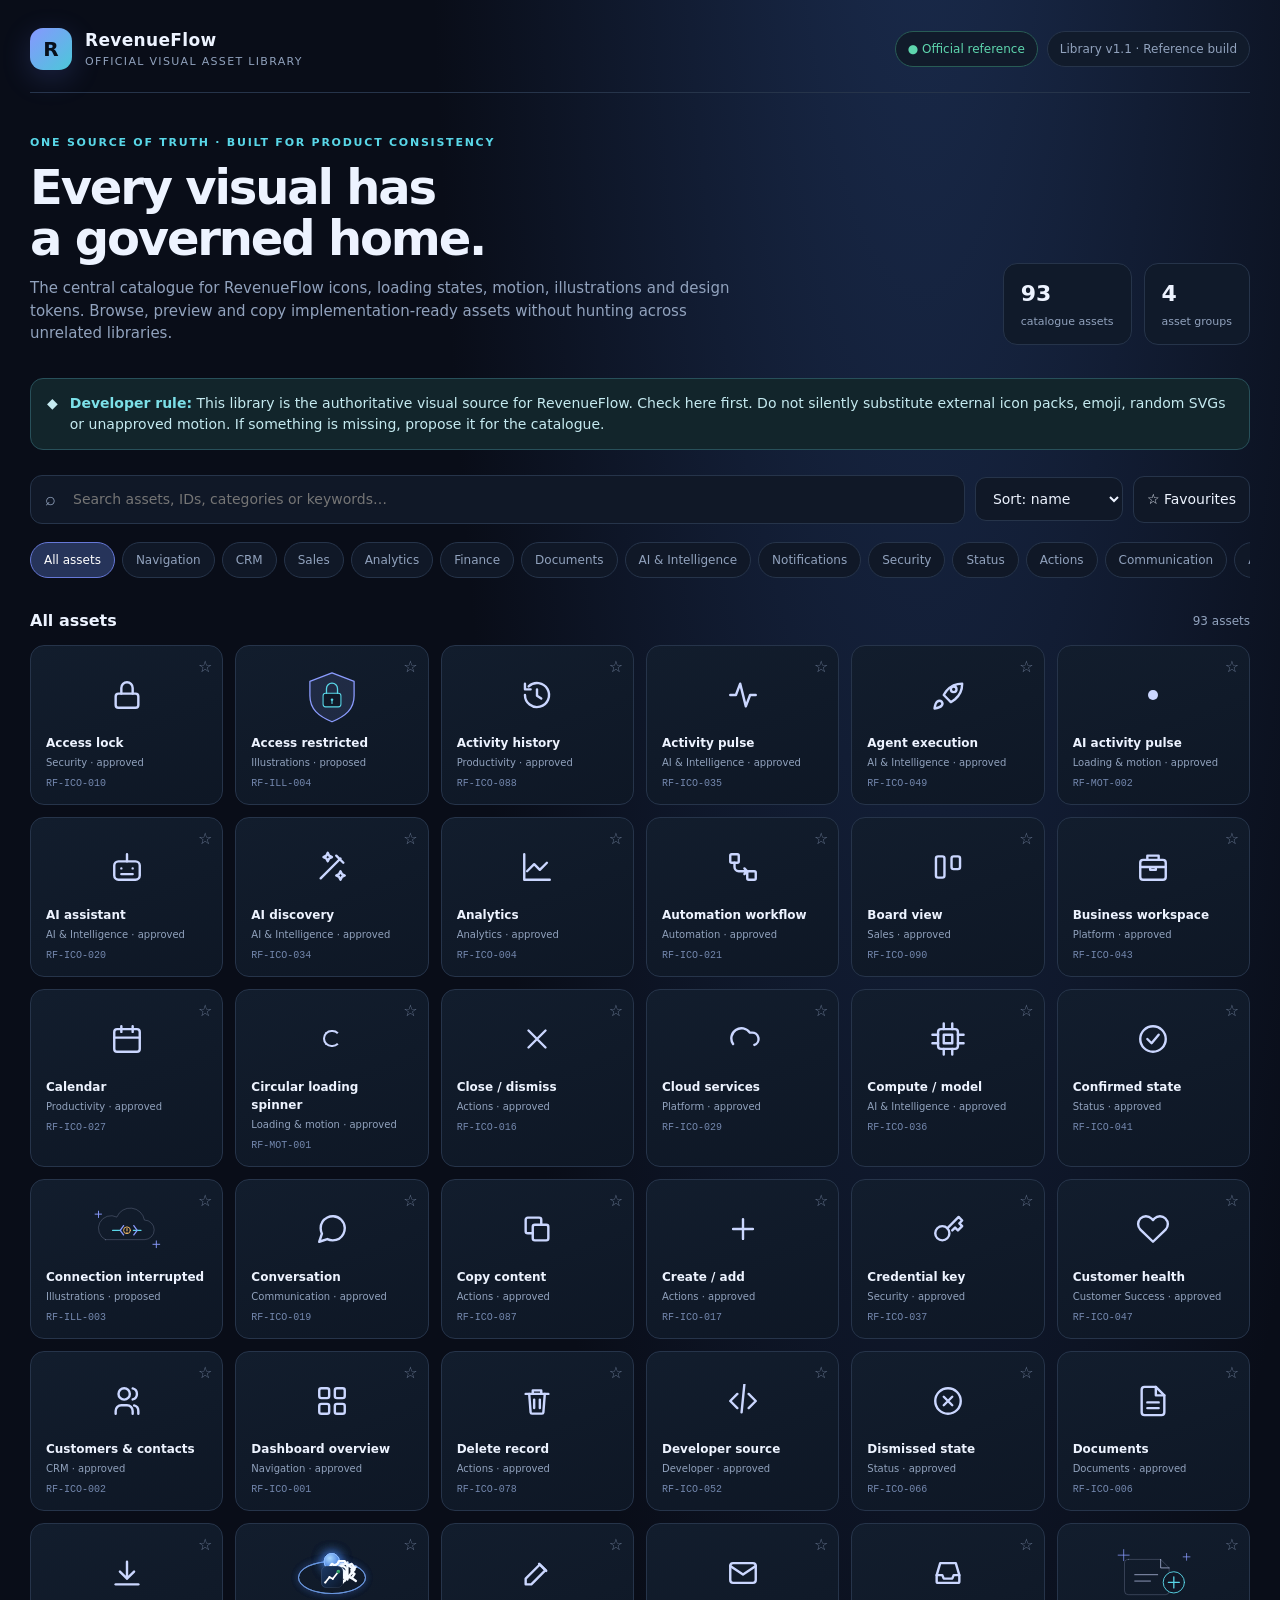
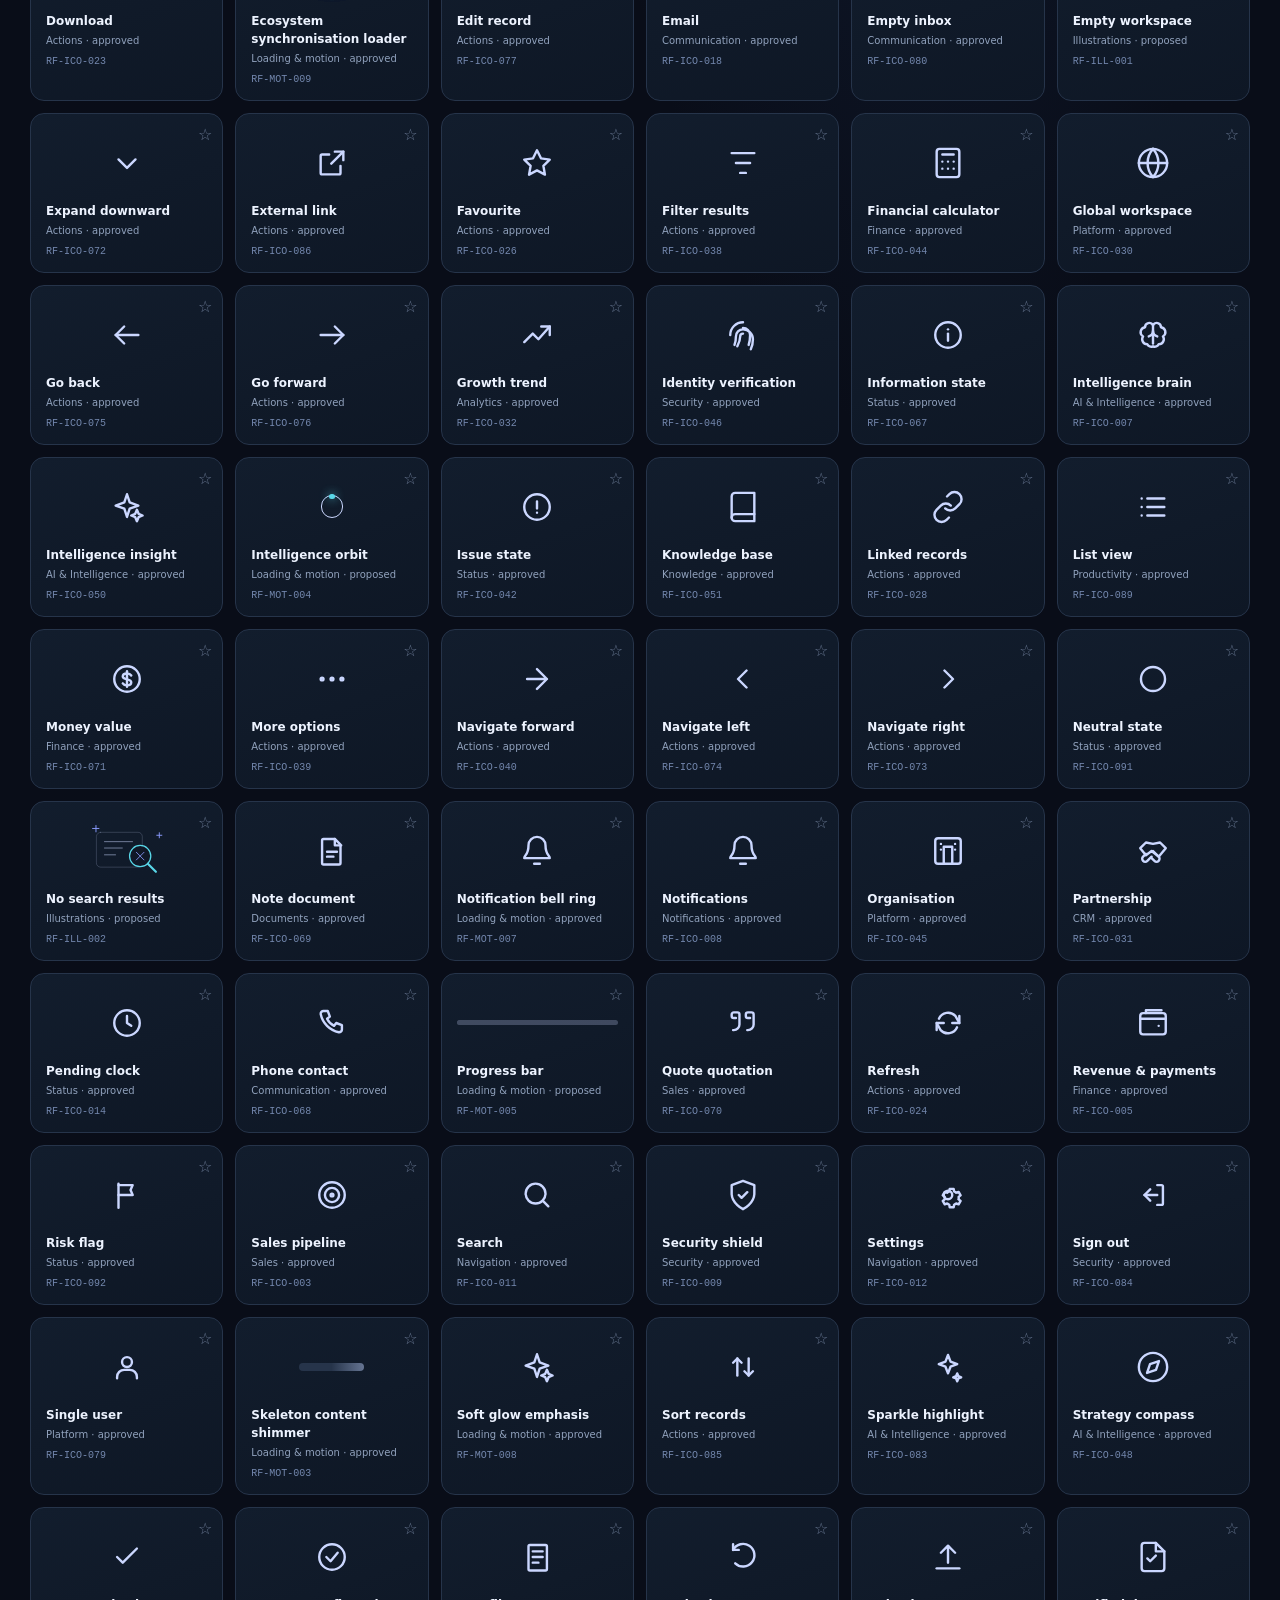
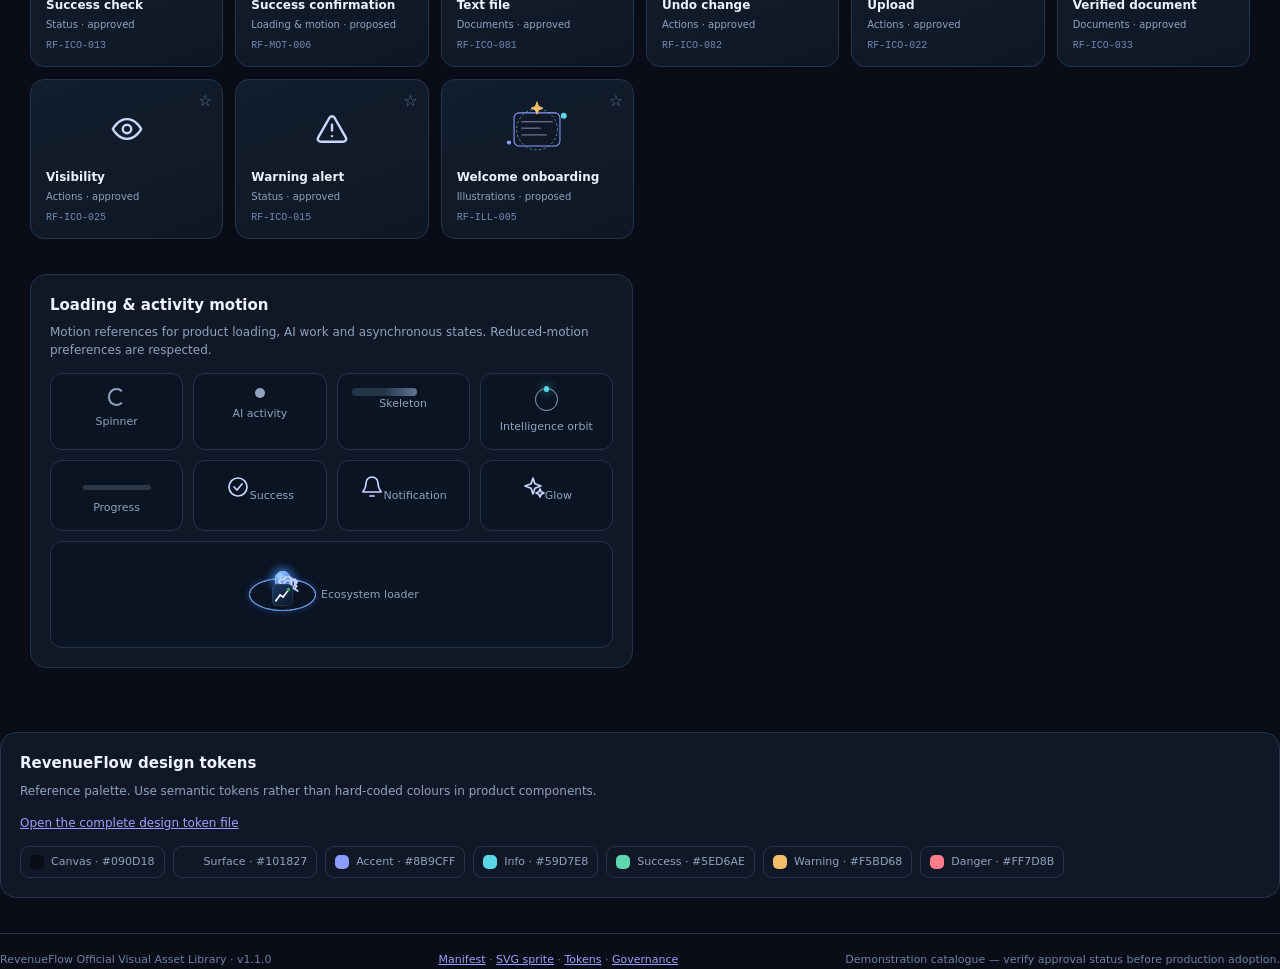
==== commit 477f01d6: "Use the real RevenueFlow mark at loader core" ====
--- a/index.html
+++ b/index.html
@@ -48,7 +48,7 @@
 if(k==='success')return '<div class="rf-success">'+svg('check-circle')+'</div>';
 if(k==='bell-ring')return '<div class="rf-bell-ring">'+svg('bell')+'</div>';
 if(k==='glow')return '<div class="rf-soft-glow">'+svg('sparkles')+'</div>';
-if(k==='ecosystem-loader')return '<div class="rf-ecosystem-loader" role="img" aria-label="RevenueFlow ecosystem synchronising"><span class="rf-ecosystem-loader__orbit rf-ecosystem-loader__orbit--a"><span class="rf-ecosystem-loader__module rf-ecosystem-loader__module--handshake"><svg viewBox="0 0 24 24" aria-hidden="true"><path d="m3 10 4-4 4 1 3-1 7 5-5 6-4-3-3 3-6-7Z"/><path d="m8 14 3 3m2-4 3 3m-6-7 5 4"/></svg></span></span><span class="rf-ecosystem-loader__orbit rf-ecosystem-loader__orbit--b"><span class="rf-ecosystem-loader__module rf-ecosystem-loader__module--announce"><svg viewBox="0 0 24 24" aria-hidden="true"><path d="M4 10v4h4l8 4V6l-8 4H4Z"/><path d="m8 14 2 6h3l-2-5m8-4 3-2m-3 8 3 2"/></svg></span></span><span class="rf-ecosystem-loader__orbit rf-ecosystem-loader__orbit--c"><span class="rf-ecosystem-loader__module rf-ecosystem-loader__module--settings"><svg viewBox="0 0 24 24" aria-hidden="true"><path d="M12 8.5a3.5 3.5 0 1 0 0 7 3.5 3.5 0 0 0 0-7Z"/><path d="m19 13 2 1-2 3-2-1-2 1-1 2h-4l-1-2-2-1-2 1-2-3 2-1v-2l-2-1 2-3 2 1 2-1 1-2h4l1 2 2 1 2-1 2 3-2 1v2Z"/></svg></span></span><span class="rf-ecosystem-loader__core"><svg viewBox="0 0 48 48" aria-hidden="true"><path class="outer" d="M24 3 45 24 24 45 3 24Z"/><path class="inner" d="m24 11 13 13-13 13-13-13Z"/><path d="m24 17 7 7-7 7-7-7Z" fill="#172b50"/></svg></span></div>';
+if(k==='ecosystem-loader')return '<div class="rf-ecosystem-loader" role="img" aria-label="RevenueFlow ecosystem synchronising"><span class="rf-ecosystem-loader__orbit rf-ecosystem-loader__orbit--a"><span class="rf-ecosystem-loader__module rf-ecosystem-loader__module--handshake"><svg viewBox="0 0 24 24" aria-hidden="true"><path d="m3 10 4-4 4 1 3-1 7 5-5 6-4-3-3 3-6-7Z"/><path d="m8 14 3 3m2-4 3 3m-6-7 5 4"/></svg></span></span><span class="rf-ecosystem-loader__orbit rf-ecosystem-loader__orbit--b"><span class="rf-ecosystem-loader__module rf-ecosystem-loader__module--announce"><svg viewBox="0 0 24 24" aria-hidden="true"><path d="M4 10v4h4l8 4V6l-8 4H4Z"/><path d="m8 14 2 6h3l-2-5m8-4 3-2m-3 8 3 2"/></svg></span></span><span class="rf-ecosystem-loader__orbit rf-ecosystem-loader__orbit--c"><span class="rf-ecosystem-loader__module rf-ecosystem-loader__module--settings"><svg viewBox="0 0 24 24" aria-hidden="true"><path d="M12 8.5a3.5 3.5 0 1 0 0 7 3.5 3.5 0 0 0 0-7Z"/><path d="m19 13 2 1-2 3-2-1-2 1-1 2h-4l-1-2-2-1-2 1-2-3 2-1v-2l-2-1 2-3 2 1 2-1 1-2h4l1 2 2 1 2-1 2 3-2 1v2Z"/></svg></span></span><span class="rf-ecosystem-loader__core"><img src="assets/brand/revenueflow-mark.svg" alt="" aria-hidden="true"></span></div>';
 return svg('activity')
 }
 document.querySelectorAll('[data-motion-demo]').forEach(node=>node.insertAdjacentHTML('afterbegin',motionPreview(node.dataset.motionDemo)));
--- a/assets/motion.css
+++ b/assets/motion.css
@@ -6,22 +6,22 @@
 @keyframes rf-ecosystem-orbit-a{from{transform:rotate(0deg)}to{transform:rotate(360deg)}}
 @keyframes rf-ecosystem-orbit-b{from{transform:rotate(60deg)}to{transform:rotate(-300deg)}}
 @keyframes rf-ecosystem-orbit-c{from{transform:rotate(-60deg)}to{transform:rotate(300deg)}}
-@keyframes rf-ecosystem-node-a{from{transform:translateX(-50%) rotate(0deg)}to{transform:translateX(-50%) rotate(-360deg)}}
-@keyframes rf-ecosystem-node-b{from{transform:translateX(-50%) rotate(-60deg)}to{transform:translateX(-50%) rotate(300deg)}}
-@keyframes rf-ecosystem-node-c{from{transform:translateX(-50%) rotate(60deg)}to{transform:translateX(-50%) rotate(-300deg)}}
+@keyframes rf-ecosystem-glyph-a{to{transform:rotate(-360deg)}}
+@keyframes rf-ecosystem-glyph-b{from{transform:rotate(-60deg)}to{transform:rotate(300deg)}}
+@keyframes rf-ecosystem-glyph-c{from{transform:rotate(60deg)}to{transform:rotate(-300deg)}}
 @keyframes rf-ecosystem-core-breathe{0%,100%{filter:drop-shadow(0 0 5px #7ea7ff55);transform:scale(1)}50%{filter:drop-shadow(0 0 11px #6fd8ff99);transform:scale(1.045)}}
 .rf-ecosystem-loader{--rf-ecosystem-size:5.5rem;position:relative;display:inline-grid;place-items:center;width:var(--rf-ecosystem-size);height:var(--rf-ecosystem-size);color:#eaf2ff;isolation:isolate;vertical-align:middle}
 .rf-ecosystem-loader__orbit{position:absolute;left:6%;top:28.5%;width:88%;height:43%;border:1.4px solid #6f9fe8a8;border-radius:50%;transform-origin:center;box-shadow:0 0 8px #4c8bff20}
 .rf-ecosystem-loader__orbit--a{animation:rf-ecosystem-orbit-a 6.8s linear infinite}
 .rf-ecosystem-loader__orbit--b{animation:rf-ecosystem-orbit-b 8.4s linear infinite}
 .rf-ecosystem-loader__orbit--c{animation:rf-ecosystem-orbit-c 9.6s linear infinite}
-.rf-ecosystem-loader__module{position:absolute;left:50%;top:-.59rem;display:grid;place-items:center;width:1.18rem;height:1.18rem;margin:0;border:1px solid #8abaff;border-radius:50%;background:radial-gradient(circle at 35% 28%,#a9d8ff,#477fe0 72%);color:#f7fbff;box-shadow:0 0 12px #4d91ff88}
+.rf-ecosystem-loader__module{position:absolute;left:50%;top:-.59rem;transform:translateX(-50%);display:grid;place-items:center;width:1.18rem;height:1.18rem;margin:0;border:1px solid #8abaff;border-radius:50%;background:radial-gradient(circle at 35% 28%,#a9d8ff,#477fe0 72%);color:#f7fbff;box-shadow:0 0 12px #4d91ff88}
 .rf-ecosystem-loader__module svg{width:66%;height:66%;fill:none;stroke:currentColor;stroke-width:1.7;stroke-linecap:round;stroke-linejoin:round}
-.rf-ecosystem-loader__module--handshake{animation:rf-ecosystem-node-a 6.8s linear infinite}
-.rf-ecosystem-loader__module--announce{animation:rf-ecosystem-node-b 8.4s linear infinite}
-.rf-ecosystem-loader__module--settings{animation:rf-ecosystem-node-c 9.6s linear infinite}
+.rf-ecosystem-loader__module--handshake svg{animation:rf-ecosystem-glyph-a 6.8s linear infinite}
+.rf-ecosystem-loader__module--announce svg{animation:rf-ecosystem-glyph-b 8.4s linear infinite}
+.rf-ecosystem-loader__module--settings svg{animation:rf-ecosystem-glyph-c 9.6s linear infinite}
 .rf-ecosystem-loader__core{position:relative;z-index:2;display:grid;place-items:center;width:1.55rem;height:1.55rem;animation:rf-ecosystem-core-breathe 2.4s ease-in-out infinite}
 .rf-ecosystem-loader__core svg{width:100%;height:100%;overflow:visible}
 .rf-ecosystem-loader__core .outer{fill:none;stroke:#a9c9ff;stroke-width:5}
 .rf-ecosystem-loader__core .inner{fill:#8db8ff;stroke:#e8f2ff;stroke-width:1.4}
-@media(prefers-reduced-motion:reduce){.rf-ecosystem-loader__orbit,.rf-ecosystem-loader__module,.rf-ecosystem-loader__core{animation:none!important}.rf-ecosystem-loader__core{filter:drop-shadow(0 0 6px #7ea7ff66)}}
+@media(prefers-reduced-motion:reduce){.rf-ecosystem-loader__orbit,.rf-ecosystem-loader__module svg,.rf-ecosystem-loader__core{animation:none!important}.rf-ecosystem-loader__core{filter:drop-shadow(0 0 6px #7ea7ff66)}}
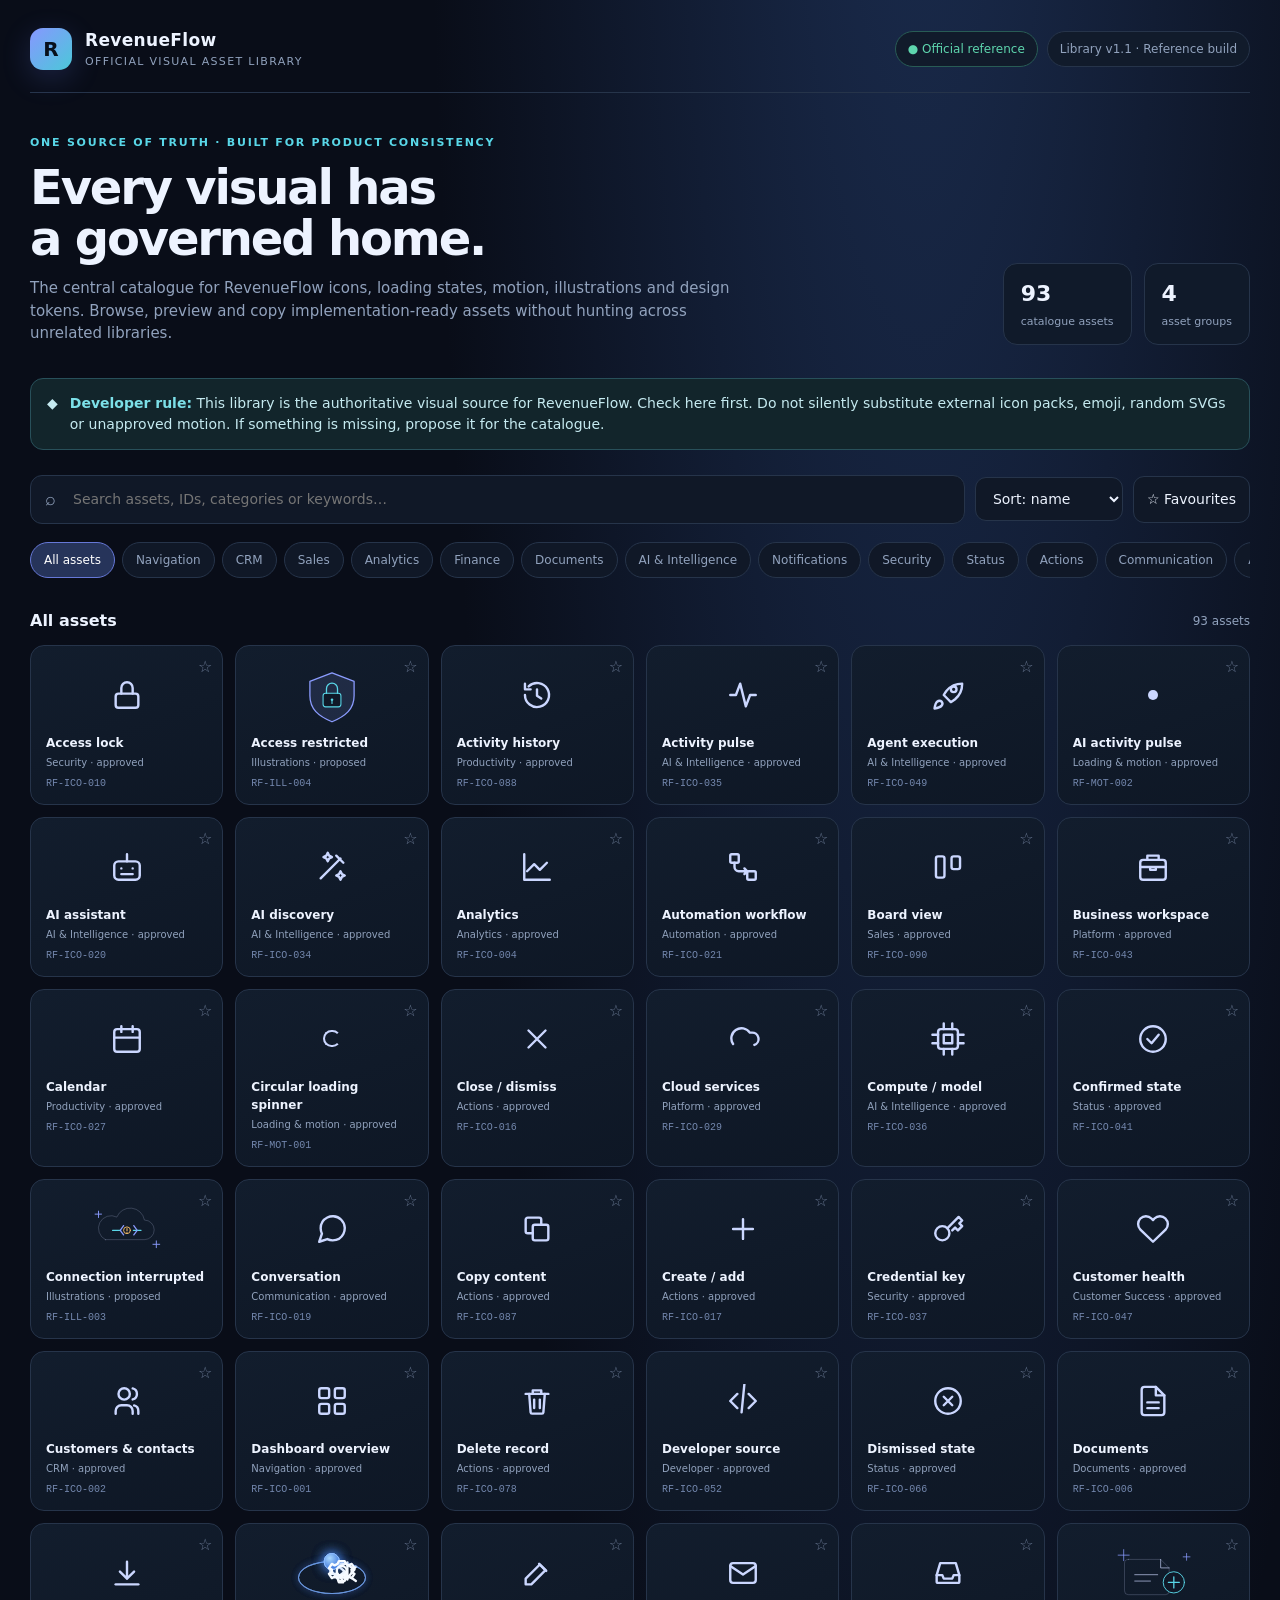
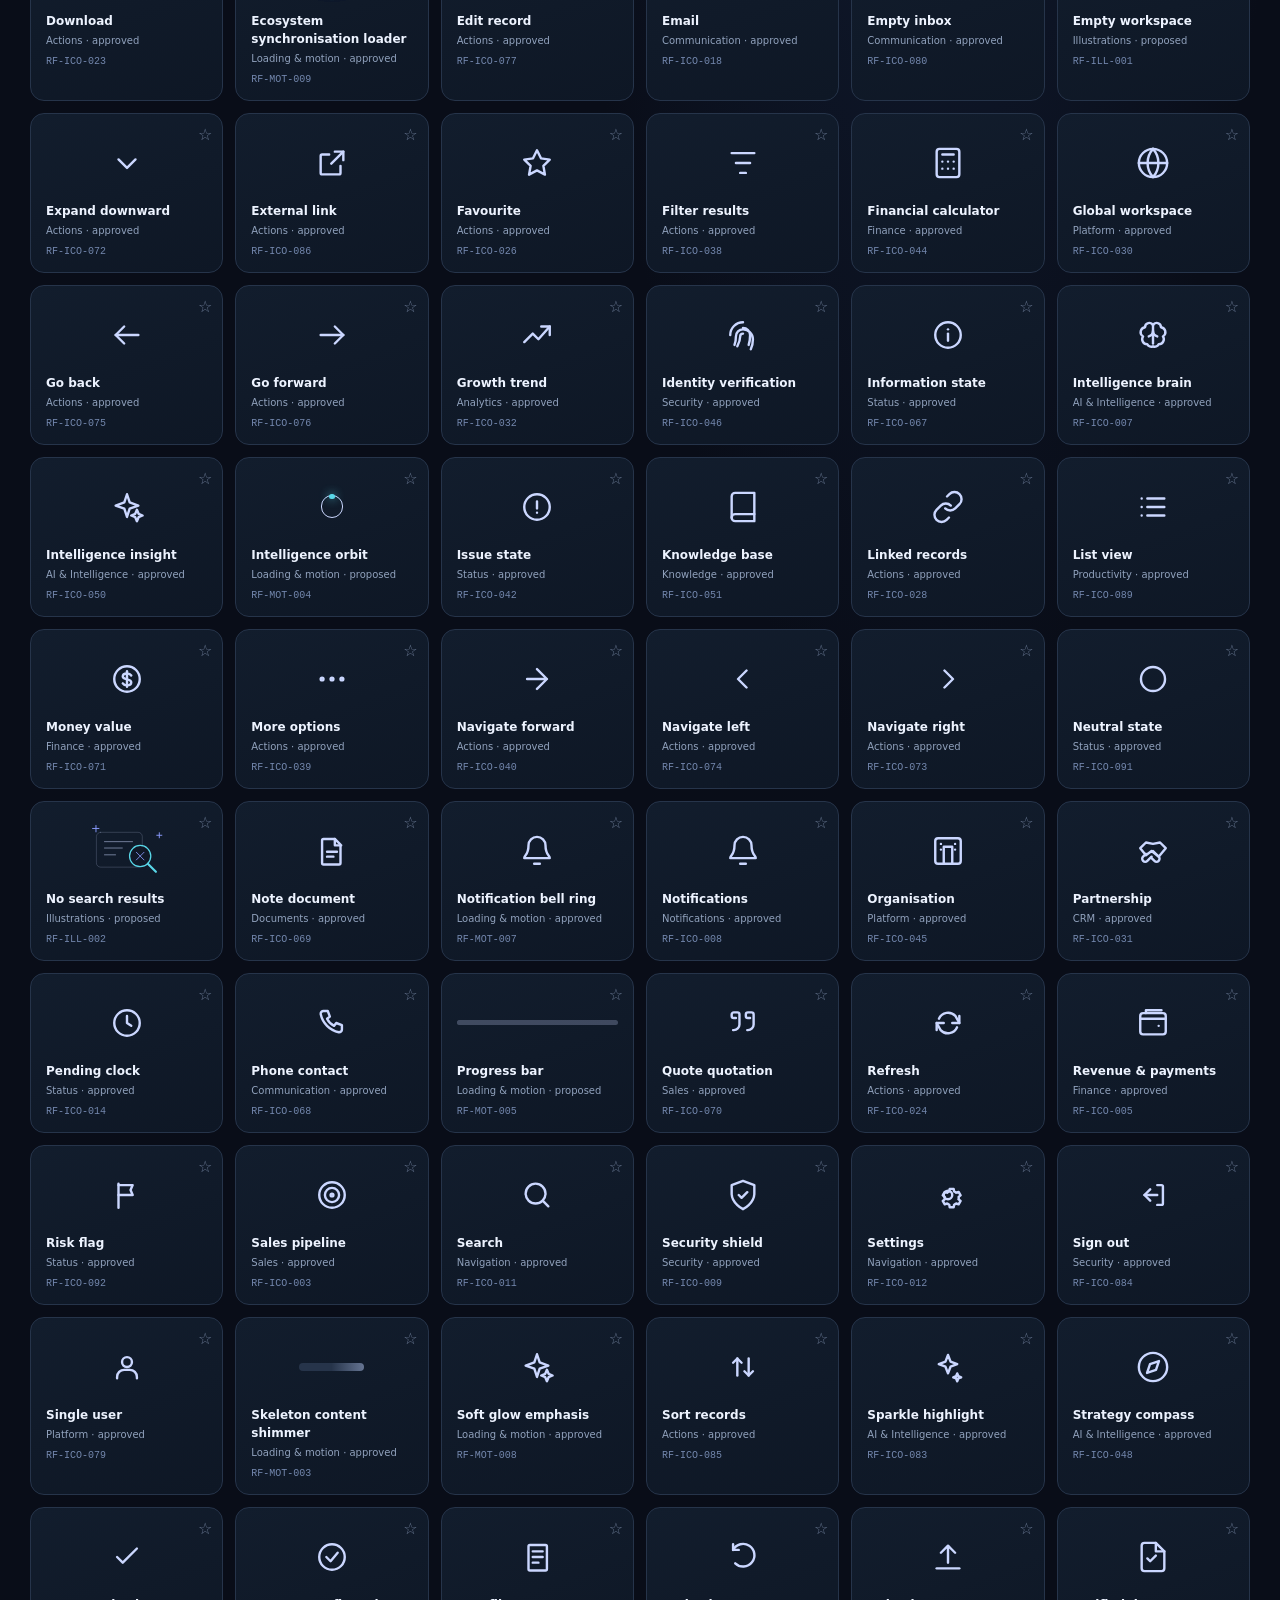
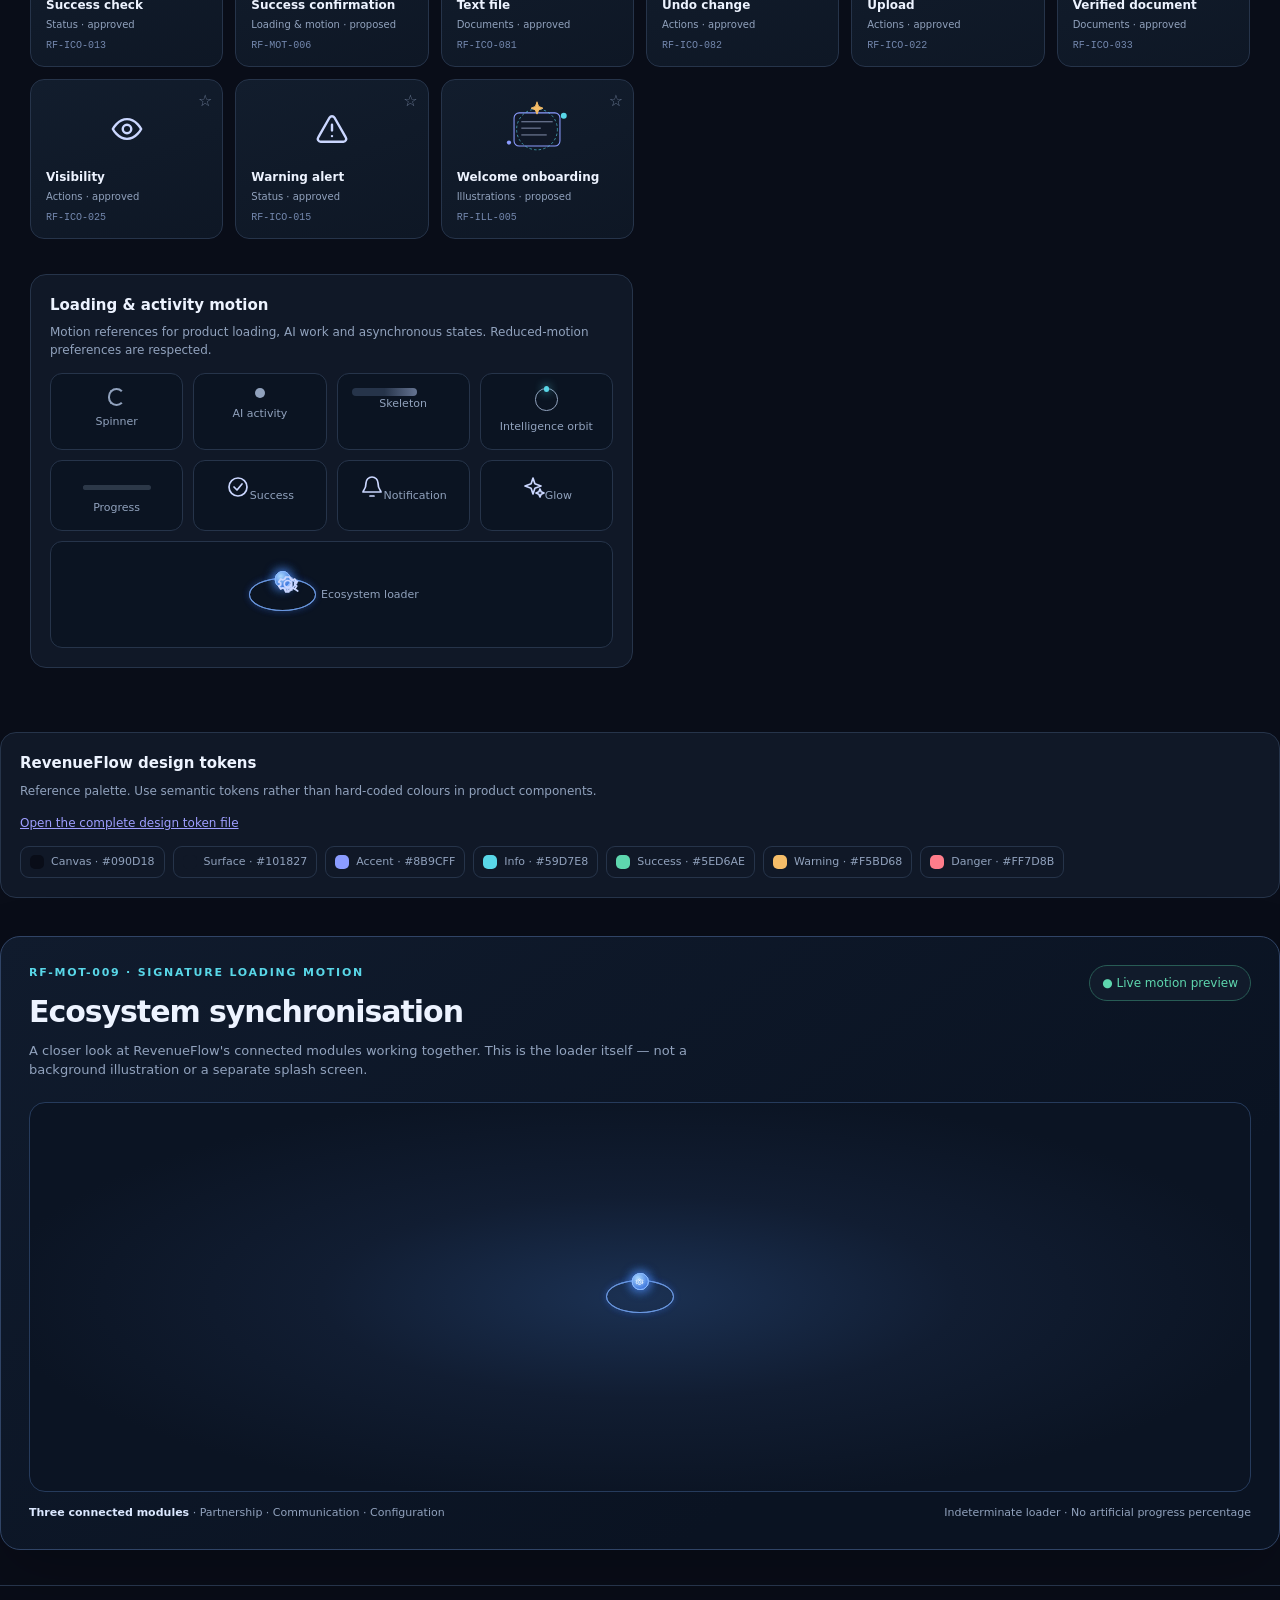
==== commit 09fbb9f9: "Remove loader centre logo and add large bottom ecosystem preview" ====
--- a/index.html
+++ b/index.html
@@ -8,6 +8,16 @@
 <style>
 :root{color-scheme:dark;--bg:#090d18;--panel:#101827;--panel2:#141f31;--line:#26344a;--text:#edf3ff;--muted:#91a2bd;--accent:#8b9cff;--cyan:#59d7e8;--green:#5ed6ae;--amber:#f5bd68;--red:#ff7d8b;--radius:16px;font:14px/1.5 Inter,ui-sans-serif,system-ui,-apple-system,"Segoe UI",sans-serif}
 *{box-sizing:border-box}body{margin:0;background:radial-gradient(ellipse at 72% -10%,#1b2d50 0,transparent 38%),var(--bg);color:var(--text)}button,input,select{font:inherit}button{cursor:pointer;color:inherit}.shell{max-width:1500px;margin:auto;padding:24px 30px 64px}.top{display:flex;align-items:center;justify-content:space-between;gap:20px;border-bottom:1px solid var(--line);padding:4px 0 22px}.brand{display:flex;align-items:center;gap:13px}.brandmark{width:42px;height:42px;border-radius:13px;background:linear-gradient(135deg,#8797ff,#4bc8d9);display:grid;place-items:center;color:#07101b;font-weight:900;font-size:20px;box-shadow:0 8px 30px #6b82ff33}.brand strong{font-size:17px;letter-spacing:.02em}.brand small{display:block;color:var(--muted);font-size:11px;letter-spacing:.12em;text-transform:uppercase}.top-actions{display:flex;gap:9px;align-items:center}.pill{border:1px solid var(--line);background:#111b2b;padding:8px 12px;border-radius:999px;color:var(--muted);font-size:12px}.pill.live{color:var(--green);border-color:#285c55}.hero{padding:42px 0 28px;display:grid;grid-template-columns:1fr auto;gap:25px;align-items:end}.eyebrow{color:var(--cyan);font-size:11px;letter-spacing:.16em;text-transform:uppercase;font-weight:700}.hero h1{font-size:clamp(30px,4vw,48px);line-height:1.08;letter-spacing:-.045em;margin:10px 0 12px}.hero p{color:var(--muted);max-width:720px;margin:0;font-size:15px}.hero-stat{display:flex;gap:12px}.stat{background:#101a2a;border:1px solid var(--line);border-radius:14px;padding:13px 17px;min-width:105px}.stat b{display:block;font-size:22px}.stat span{color:var(--muted);font-size:11px}.notice{display:flex;gap:12px;align-items:flex-start;background:#12252b;border:1px solid #28505a;padding:14px 16px;border-radius:13px;color:#c5eaf0;margin:5px 0 25px}.notice b{color:#7ce0e8}.toolbar{display:flex;gap:10px;align-items:center;margin:20px 0 16px;flex-wrap:wrap}.search{flex:1;min-width:230px;position:relative}.search input{width:100%;padding:13px 15px 13px 42px;border:1px solid var(--line);background:#101827;color:var(--text);border-radius:12px;outline:none}.search input:focus{border-color:var(--accent);box-shadow:0 0 0 3px #8797ff22}.search span{position:absolute;left:15px;top:10px;color:var(--muted);font-size:18px}.control{border:1px solid var(--line);background:#101827;color:var(--text);padding:12px 13px;border-radius:11px}.tabs{display:flex;gap:7px;overflow:auto;padding:2px 0 14px}.tab{white-space:nowrap;border:1px solid var(--line);background:#101827;color:var(--muted);border-radius:999px;padding:8px 13px;font-size:12px}.tab.active{background:#26345a;border-color:#6678d7;color:#fff}.section-head{display:flex;align-items:center;justify-content:space-between;margin:17px 0 12px}.section-head h2{font-size:16px;margin:0}.section-head span{color:var(--muted);font-size:12px}.grid{display:grid;grid-template-columns:repeat(auto-fill,minmax(172px,1fr));gap:12px}.asset{position:relative;border:1px solid var(--line);background:linear-gradient(160deg,#121d2d,#0e1725);border-radius:14px;padding:15px;min-height:148px;transition:.18s ease;display:flex;flex-direction:column;align-items:flex-start;text-align:left}.asset:hover{transform:translateY(-2px);border-color:#6478c8;box-shadow:0 12px 28px #0004}.asset-icon{height:68px;width:100%;display:grid;place-items:center;color:#cbd7ff}.asset-icon svg{width:34px;height:34px}.asset-icon svg.illustration{width:min(100%,120px);height:auto;max-height:68px}.asset strong{font-size:12px;margin-top:5px}.asset small{font-size:10px;color:var(--muted);margin-top:3px}.asset .id{font:10px ui-monospace,monospace;color:#7387ad;margin-top:8px}.star{position:absolute;right:10px;top:9px;border:0;background:transparent;color:#63728c;font-size:16px}.star.on{color:#ffd17c}.empty{border:1px dashed var(--line);border-radius:14px;padding:35px;text-align:center;color:var(--muted);grid-column:1/-1}.lower{display:grid;grid-template-columns:1fr 1fr;gap:14px;margin-top:35px}.panel{border:1px solid var(--line);background:#101827;border-radius:16px;padding:19px}.panel h3{margin:0 0 7px;font-size:15px}.panel p{color:var(--muted);font-size:12px;margin:0 0 14px}.token-row{display:flex;gap:8px;flex-wrap:wrap}.swatch{display:flex;align-items:center;gap:7px;padding:7px 9px;border:1px solid var(--line);border-radius:9px;color:var(--muted);font-size:11px}.dot{width:14px;height:14px;border-radius:5px}.motion-row{display:flex;gap:10px;flex-wrap:wrap}.motion-demo{min-width:105px;flex:1;background:#0b1422;border:1px solid var(--line);border-radius:12px;padding:14px;text-align:center;color:var(--muted);font-size:11px}.motion-demo .rf-spinner,.motion-demo .rf-ai-pulse,.motion-demo .rf-orbit,.motion-demo .rf-success,.motion-demo .rf-bell-ring,.motion-demo .rf-soft-glow{margin:0 auto 8px}.motion-demo svg{width:24px;height:24px;color:#cbd7ff}.motion-demo .rf-progress{width:68px;margin:10px auto}.footer{border-top:1px solid var(--line);margin-top:35px;padding-top:18px;display:flex;justify-content:space-between;gap:12px;color:#70819e;font-size:11px}.modal{position:fixed;inset:0;background:#030711cc;display:none;place-items:center;padding:20px;z-index:10}.modal.open{display:grid}.dialog{width:min(560px,100%);background:#121d2e;border:1px solid #3b4d6d;border-radius:18px;padding:22px;box-shadow:0 24px 90px #0009}.dialog-head{display:flex;justify-content:space-between;align-items:center}.dialog h2{font-size:18px;margin:0}.close{border:1px solid var(--line);background:#17243a;border-radius:9px;padding:6px 10px}.preview{height:130px;display:grid;place-items:center;background:#0b1422;border:1px solid var(--line);border-radius:13px;margin:15px 0}.preview svg{width:62px;height:62px;color:#cbd7ff}.preview svg.illustration{width:min(100%,200px);height:auto;max-height:110px}.meta{display:grid;grid-template-columns:100px 1fr;gap:7px;font-size:12px;margin:12px 0}.meta span:nth-child(odd){color:var(--muted)}.code{background:#080f1b;border:1px solid var(--line);padding:12px;border-radius:10px;overflow:auto;color:#b8c8e8;font:11px/1.5 ui-monospace,monospace;max-height:120px}.actions{display:flex;gap:8px;flex-wrap:wrap;margin-top:13px}.primary{background:#7385ed;color:#08101c;border:0;border-radius:9px;padding:9px 13px;font-weight:700}.secondary{background:#19263b;border:1px solid var(--line);border-radius:9px;padding:9px 13px}.toast{position:fixed;bottom:20px;right:20px;background:#1b3c39;border:1px solid #3b8275;color:#c8fff0;padding:11px 15px;border-radius:10px;display:none;z-index:20}.toast.show{display:block}@media(max-width:720px){.shell{padding:17px 15px 45px}.hero{grid-template-columns:1fr;padding-top:30px}.hero-stat{display:none}.lower{grid-template-columns:1fr}.top{align-items:flex-start}.top-actions{flex-wrap:wrap;justify-content:flex-end}.grid{grid-template-columns:repeat(2,minmax(0,1fr))}.asset{min-height:135px}.footer{flex-direction:column}}@media(prefers-reduced-motion:reduce){*,*:before,*:after{animation-duration:.01ms!important;animation-iteration-count:1!important;scroll-behavior:auto!important;transition:none!important}}
+
+/* Large, dedicated catalogue stage for the signature ecosystem loader. */
+.ecosystem-showcase{margin-top:38px;padding:28px;border:1px solid #304466;border-radius:20px;background:linear-gradient(145deg,#101b2d,#0a1322 72%);box-shadow:0 22px 65px #0003}
+.ecosystem-showcase__header{display:flex;align-items:flex-start;justify-content:space-between;gap:22px}
+.ecosystem-showcase__header h2{font-size:clamp(22px,3vw,30px);letter-spacing:-.035em;margin:7px 0}
+.ecosystem-showcase__header p{max-width:720px;margin:0;color:var(--muted);font-size:13px}
+.ecosystem-showcase__stage{min-height:390px;margin-top:22px;border:1px solid #263b5c;border-radius:16px;display:grid;place-items:center;overflow:hidden;background:radial-gradient(ellipse at center,#1b3153 0,#111d32 37%,#0b1423 75%)}
+.ecosystem-showcase__footer{display:flex;justify-content:space-between;gap:14px;flex-wrap:wrap;margin-top:13px;color:var(--muted);font-size:11px}
+.ecosystem-showcase__footer b{color:#dce8ff}
+@media(max-width:720px){.ecosystem-showcase{padding:18px}.ecosystem-showcase__header{display:block}.ecosystem-showcase__header>.pill{display:inline-block;margin-top:12px}.ecosystem-showcase__stage{min-height:300px}.ecosystem-showcase__footer{display:grid}}
 </style>
 </head>
 <body>
@@ -22,6 +32,20 @@
 <section class="lower">
 <div class="panel"><h3>Loading & activity motion</h3><p>Motion references for product loading, AI work and asynchronous states. Reduced-motion preferences are respected.</p><div class="motion-row"><div class="motion-demo" data-motion-demo="spinner">Spinner</div><div class="motion-demo" data-motion-demo="pulse">AI activity</div><div class="motion-demo" data-motion-demo="skeleton">Skeleton</div><div class="motion-demo" data-motion-demo="orbit">Intelligence orbit</div><div class="motion-demo" data-motion-demo="progress">Progress</div><div class="motion-demo" data-motion-demo="success">Success</div><div class="motion-demo" data-motion-demo="bell-ring">Notification</div><div class="motion-demo" data-motion-demo="glow">Glow</div><div class="motion-demo" data-motion-demo="ecosystem-loader">Ecosystem loader</div></div></div></div>
 <div class="panel"><h3>RevenueFlow design tokens</h3><p>Reference palette. Use semantic tokens rather than hard-coded colours in product components.</p><p><a href="tokens/design-tokens.json" target="_blank" rel="noopener">Open the complete design token file</a></p><div class="token-row"><div class="swatch"><i class="dot" style="background:#090d18"></i>Canvas · #090D18</div><div class="swatch"><i class="dot" style="background:#101827"></i>Surface · #101827</div><div class="swatch"><i class="dot" style="background:#8b9cff"></i>Accent · #8B9CFF</div><div class="swatch"><i class="dot" style="background:#59d7e8"></i>Info · #59D7E8</div><div class="swatch"><i class="dot" style="background:#5ed6ae"></i>Success · #5ED6AE</div><div class="swatch"><i class="dot" style="background:#f5bd68"></i>Warning · #F5BD68</div><div class="swatch"><i class="dot" style="background:#ff7d8b"></i>Danger · #FF7D8B</div></div></div>
+</section>
+<section class="ecosystem-showcase" aria-labelledby="ecosystemShowcaseTitle">
+  <div class="ecosystem-showcase__header">
+    <div><div class="eyebrow">RF-MOT-009 · Signature loading motion</div><h2 id="ecosystemShowcaseTitle">Ecosystem synchronisation</h2><p>A closer look at RevenueFlow's connected modules working together. This is the loader itself — not a background illustration or a separate splash screen.</p></div>
+    <span class="pill live">● Live motion preview</span>
+  </div>
+  <div class="ecosystem-showcase__stage" role="status" aria-label="RevenueFlow ecosystem synchronising">
+    <div class="rf-ecosystem-loader rf-ecosystem-loader--showcase" aria-hidden="true">
+      <span class="rf-ecosystem-loader__orbit rf-ecosystem-loader__orbit--a"><span class="rf-ecosystem-loader__module rf-ecosystem-loader__module--handshake"><svg viewBox="0 0 24 24"><path d="m3 10 4-4 4 1 3-1 7 5-5 6-4-3-3 3-6-7Z"/><path d="m8 14 3 3m2-4 3 3m-6-7 5 4"/></svg></span></span>
+      <span class="rf-ecosystem-loader__orbit rf-ecosystem-loader__orbit--b"><span class="rf-ecosystem-loader__module rf-ecosystem-loader__module--announce"><svg viewBox="0 0 24 24"><path d="M4 10v4h4l8 4V6l-8 4H4Z"/><path d="m8 14 2 6h3l-2-5m8-4 3-2m-3 8 3 2"/></svg></span></span>
+      <span class="rf-ecosystem-loader__orbit rf-ecosystem-loader__orbit--c"><span class="rf-ecosystem-loader__module rf-ecosystem-loader__module--settings"><svg viewBox="0 0 24 24"><path d="M12 8.5a3.5 3.5 0 1 0 0 7 3.5 3.5 0 0 0 0-7Z"/><path d="m19 13 2 1-2 3-2-1-2 1-1 2h-4l-1-2-2-1-2 1-2-3 2-1v-2l-2-1 2-3 2 1 2-1 1-2h4l1 2 2 1 2-1 2 3-2 1v2Z"/></svg></span></span>
+    </div>
+  </div>
+  <div class="ecosystem-showcase__footer"><span><b>Three connected modules</b> · Partnership · Communication · Configuration</span><span>Indeterminate loader · No artificial progress percentage</span></div>
 </section>
 <footer class="footer"><span>RevenueFlow Official Visual Asset Library · v1.1.0</span><span><a href="assets/manifest.json">Manifest</a> · <a href="assets/icons.svg">SVG sprite</a> · <a href="tokens/design-tokens.json">Tokens</a> · <a href="GOVERNANCE.md">Governance</a></span><span>Demonstration catalogue — verify approval status before production adoption.</span></footer>
 </div>
@@ -48,7 +72,7 @@
 if(k==='success')return '<div class="rf-success">'+svg('check-circle')+'</div>';
 if(k==='bell-ring')return '<div class="rf-bell-ring">'+svg('bell')+'</div>';
 if(k==='glow')return '<div class="rf-soft-glow">'+svg('sparkles')+'</div>';
-if(k==='ecosystem-loader')return '<div class="rf-ecosystem-loader" role="img" aria-label="RevenueFlow ecosystem synchronising"><span class="rf-ecosystem-loader__orbit rf-ecosystem-loader__orbit--a"><span class="rf-ecosystem-loader__module rf-ecosystem-loader__module--handshake"><svg viewBox="0 0 24 24" aria-hidden="true"><path d="m3 10 4-4 4 1 3-1 7 5-5 6-4-3-3 3-6-7Z"/><path d="m8 14 3 3m2-4 3 3m-6-7 5 4"/></svg></span></span><span class="rf-ecosystem-loader__orbit rf-ecosystem-loader__orbit--b"><span class="rf-ecosystem-loader__module rf-ecosystem-loader__module--announce"><svg viewBox="0 0 24 24" aria-hidden="true"><path d="M4 10v4h4l8 4V6l-8 4H4Z"/><path d="m8 14 2 6h3l-2-5m8-4 3-2m-3 8 3 2"/></svg></span></span><span class="rf-ecosystem-loader__orbit rf-ecosystem-loader__orbit--c"><span class="rf-ecosystem-loader__module rf-ecosystem-loader__module--settings"><svg viewBox="0 0 24 24" aria-hidden="true"><path d="M12 8.5a3.5 3.5 0 1 0 0 7 3.5 3.5 0 0 0 0-7Z"/><path d="m19 13 2 1-2 3-2-1-2 1-1 2h-4l-1-2-2-1-2 1-2-3 2-1v-2l-2-1 2-3 2 1 2-1 1-2h4l1 2 2 1 2-1 2 3-2 1v2Z"/></svg></span></span><span class="rf-ecosystem-loader__core"><img src="assets/brand/revenueflow-mark.svg" alt="" aria-hidden="true"></span></div>';
+if(k==='ecosystem-loader')return '<div class="rf-ecosystem-loader" role="img" aria-label="RevenueFlow ecosystem synchronising"><span class="rf-ecosystem-loader__orbit rf-ecosystem-loader__orbit--a"><span class="rf-ecosystem-loader__module rf-ecosystem-loader__module--handshake"><svg viewBox="0 0 24 24" aria-hidden="true"><path d="m3 10 4-4 4 1 3-1 7 5-5 6-4-3-3 3-6-7Z"/><path d="m8 14 3 3m2-4 3 3m-6-7 5 4"/></svg></span></span><span class="rf-ecosystem-loader__orbit rf-ecosystem-loader__orbit--b"><span class="rf-ecosystem-loader__module rf-ecosystem-loader__module--announce"><svg viewBox="0 0 24 24" aria-hidden="true"><path d="M4 10v4h4l8 4V6l-8 4H4Z"/><path d="m8 14 2 6h3l-2-5m8-4 3-2m-3 8 3 2"/></svg></span></span><span class="rf-ecosystem-loader__orbit rf-ecosystem-loader__orbit--c"><span class="rf-ecosystem-loader__module rf-ecosystem-loader__module--settings"><svg viewBox="0 0 24 24" aria-hidden="true"><path d="M12 8.5a3.5 3.5 0 1 0 0 7 3.5 3.5 0 0 0 0-7Z"/><path d="m19 13 2 1-2 3-2-1-2 1-1 2h-4l-1-2-2-1-2 1-2-3 2-1v-2l-2-1 2-3 2 1 2-1 1-2h4l1 2 2 1 2-1 2 3-2 1v2Z"/></svg></span></span></div>';
 return svg('activity')
 }
 document.querySelectorAll('[data-motion-demo]').forEach(node=>node.insertAdjacentHTML('afterbegin',motionPreview(node.dataset.motionDemo)));
--- a/assets/motion.css
+++ b/assets/motion.css
@@ -21,7 +21,5 @@
 .rf-ecosystem-loader__module--announce svg{animation:rf-ecosystem-glyph-b 8.4s linear infinite}
 .rf-ecosystem-loader__module--settings svg{animation:rf-ecosystem-glyph-c 9.6s linear infinite}
 .rf-ecosystem-loader__core{position:relative;z-index:2;display:grid;place-items:center;width:1.55rem;height:1.55rem;animation:rf-ecosystem-core-breathe 2.4s ease-in-out infinite}
-.rf-ecosystem-loader__core svg{width:100%;height:100%;overflow:visible}
-.rf-ecosystem-loader__core .outer{fill:none;stroke:#a9c9ff;stroke-width:5}
-.rf-ecosystem-loader__core .inner{fill:#8db8ff;stroke:#e8f2ff;stroke-width:1.4}
+.rf-ecosystem-loader__core img{display:block;width:100%;height:100%;object-fit:contain;border-radius:7px}
 @media(prefers-reduced-motion:reduce){.rf-ecosystem-loader__orbit,.rf-ecosystem-loader__module svg,.rf-ecosystem-loader__core{animation:none!important}.rf-ecosystem-loader__core{filter:drop-shadow(0 0 6px #7ea7ff66)}}
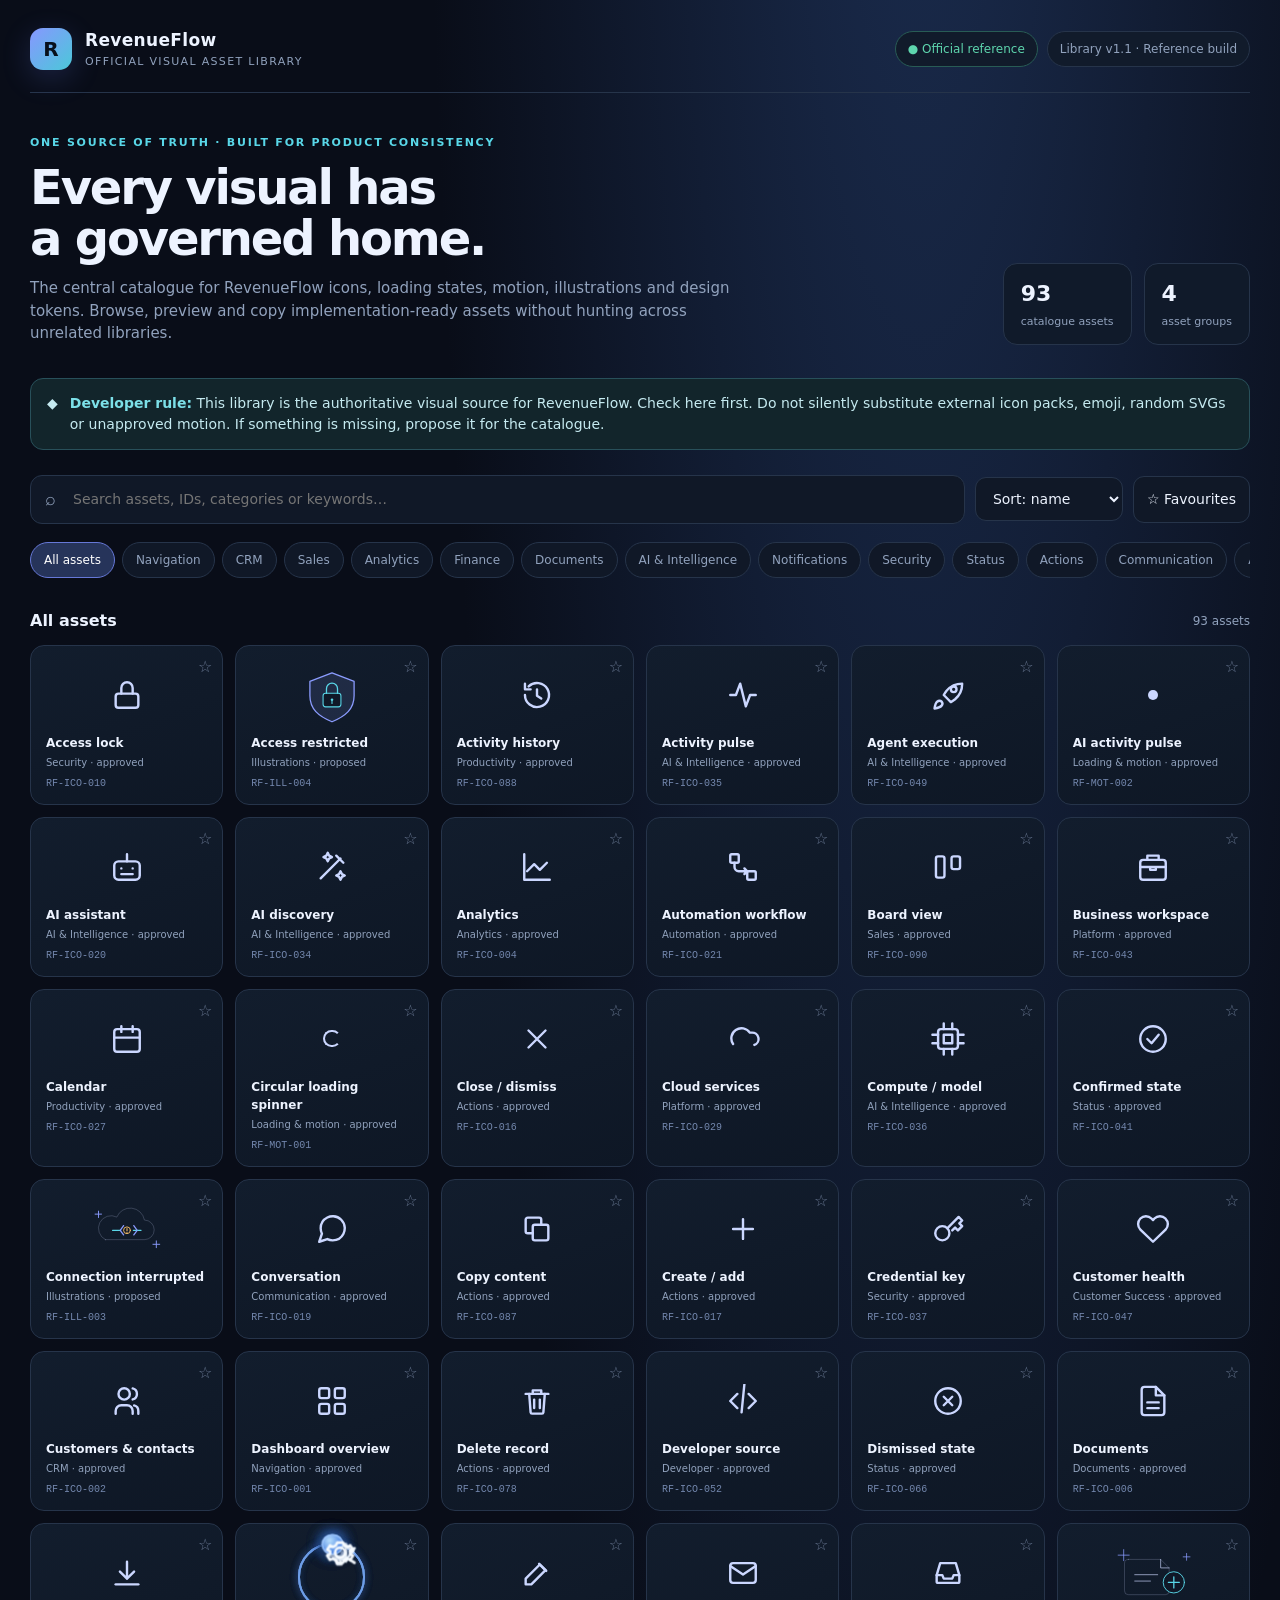
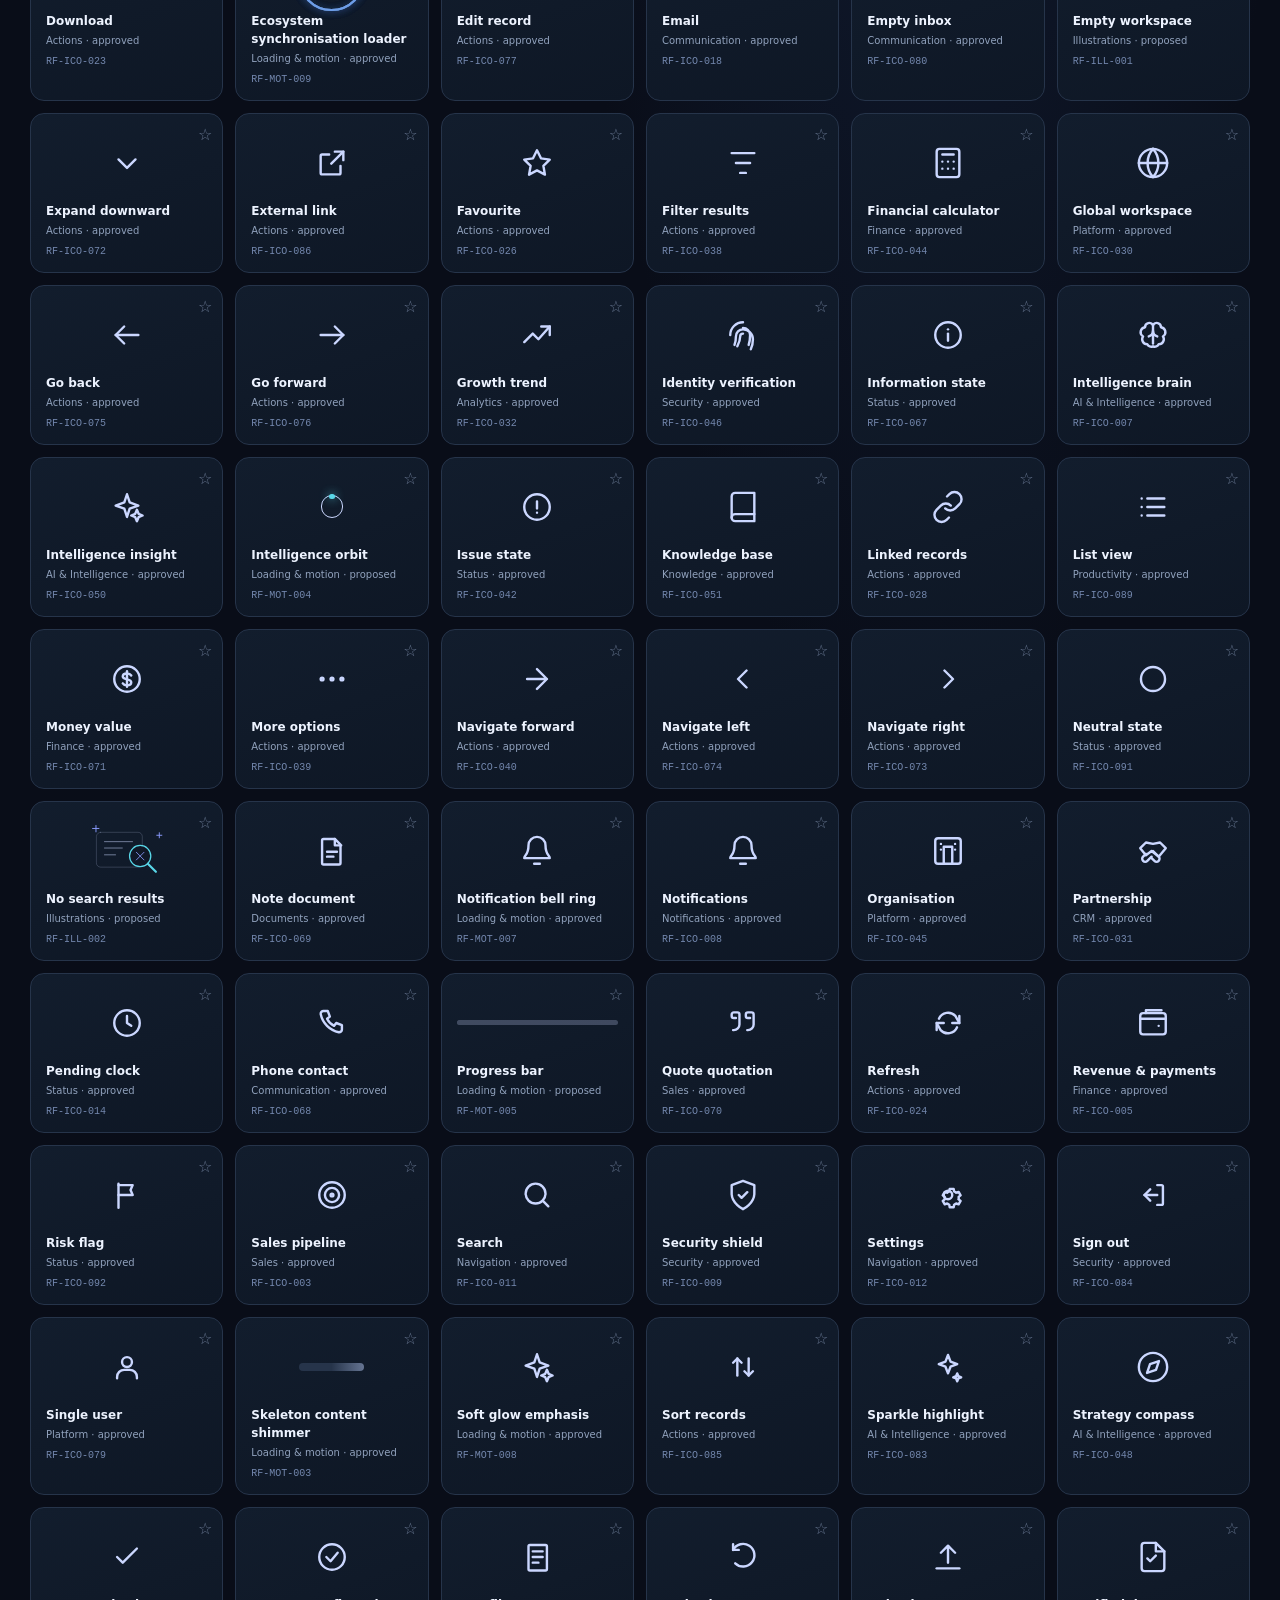
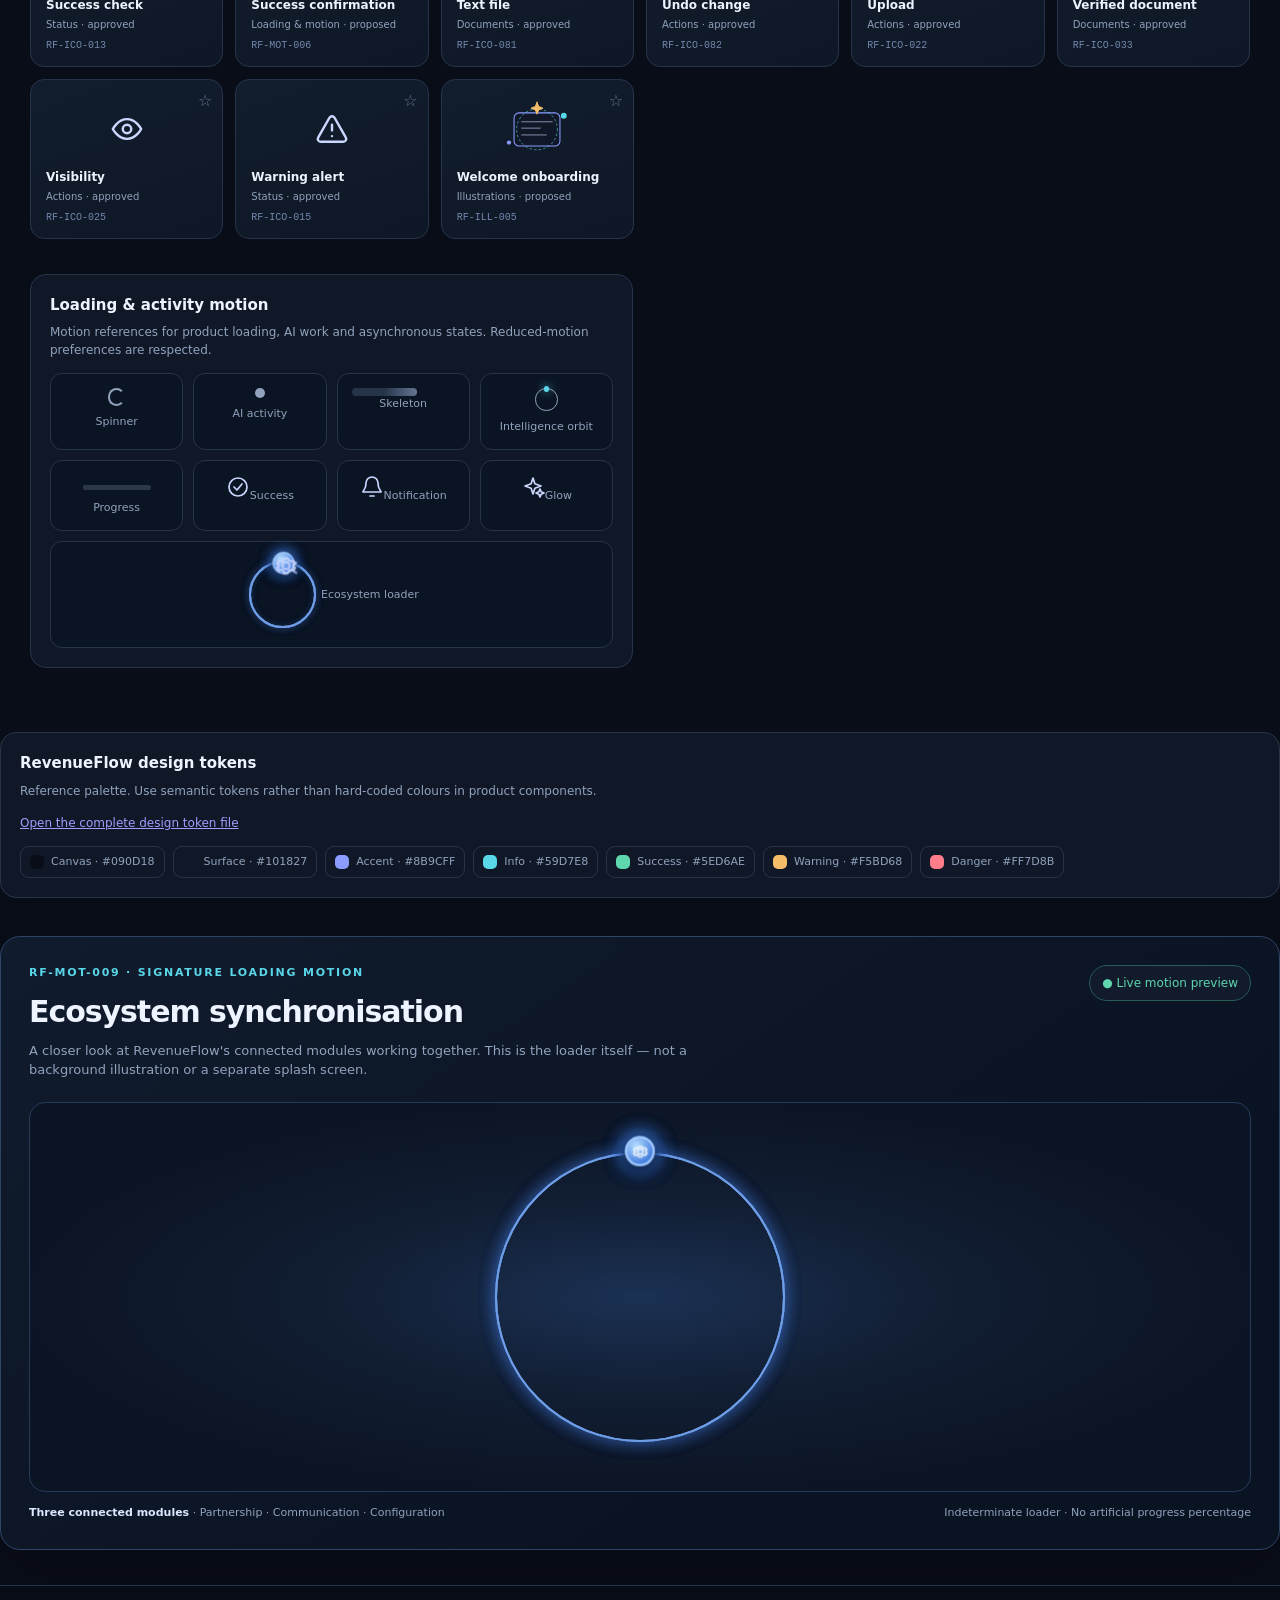
==== commit f22a1dc3: "Bust cached loader stylesheet" ====
--- a/index.html
+++ b/index.html
@@ -4,7 +4,7 @@
 <meta charset="utf-8"><meta name="viewport" content="width=device-width,initial-scale=1">
 <meta name="theme-color" content="#090d18"><meta name="description" content="The official RevenueFlow visual asset library: approved icons, motion, loading states, illustrations and design tokens.">
 <title>RevenueFlow — Visual Asset Library</title>
-<link rel="stylesheet" href="assets/motion.css">
+<link rel="stylesheet" href="assets/motion.css?v=20261119-3d-fix">
 <style>
 :root{color-scheme:dark;--bg:#090d18;--panel:#101827;--panel2:#141f31;--line:#26344a;--text:#edf3ff;--muted:#91a2bd;--accent:#8b9cff;--cyan:#59d7e8;--green:#5ed6ae;--amber:#f5bd68;--red:#ff7d8b;--radius:16px;font:14px/1.5 Inter,ui-sans-serif,system-ui,-apple-system,"Segoe UI",sans-serif}
 *{box-sizing:border-box}body{margin:0;background:radial-gradient(ellipse at 72% -10%,#1b2d50 0,transparent 38%),var(--bg);color:var(--text)}button,input,select{font:inherit}button{cursor:pointer;color:inherit}.shell{max-width:1500px;margin:auto;padding:24px 30px 64px}.top{display:flex;align-items:center;justify-content:space-between;gap:20px;border-bottom:1px solid var(--line);padding:4px 0 22px}.brand{display:flex;align-items:center;gap:13px}.brandmark{width:42px;height:42px;border-radius:13px;background:linear-gradient(135deg,#8797ff,#4bc8d9);display:grid;place-items:center;color:#07101b;font-weight:900;font-size:20px;box-shadow:0 8px 30px #6b82ff33}.brand strong{font-size:17px;letter-spacing:.02em}.brand small{display:block;color:var(--muted);font-size:11px;letter-spacing:.12em;text-transform:uppercase}.top-actions{display:flex;gap:9px;align-items:center}.pill{border:1px solid var(--line);background:#111b2b;padding:8px 12px;border-radius:999px;color:var(--muted);font-size:12px}.pill.live{color:var(--green);border-color:#285c55}.hero{padding:42px 0 28px;display:grid;grid-template-columns:1fr auto;gap:25px;align-items:end}.eyebrow{color:var(--cyan);font-size:11px;letter-spacing:.16em;text-transform:uppercase;font-weight:700}.hero h1{font-size:clamp(30px,4vw,48px);line-height:1.08;letter-spacing:-.045em;margin:10px 0 12px}.hero p{color:var(--muted);max-width:720px;margin:0;font-size:15px}.hero-stat{display:flex;gap:12px}.stat{background:#101a2a;border:1px solid var(--line);border-radius:14px;padding:13px 17px;min-width:105px}.stat b{display:block;font-size:22px}.stat span{color:var(--muted);font-size:11px}.notice{display:flex;gap:12px;align-items:flex-start;background:#12252b;border:1px solid #28505a;padding:14px 16px;border-radius:13px;color:#c5eaf0;margin:5px 0 25px}.notice b{color:#7ce0e8}.toolbar{display:flex;gap:10px;align-items:center;margin:20px 0 16px;flex-wrap:wrap}.search{flex:1;min-width:230px;position:relative}.search input{width:100%;padding:13px 15px 13px 42px;border:1px solid var(--line);background:#101827;color:var(--text);border-radius:12px;outline:none}.search input:focus{border-color:var(--accent);box-shadow:0 0 0 3px #8797ff22}.search span{position:absolute;left:15px;top:10px;color:var(--muted);font-size:18px}.control{border:1px solid var(--line);background:#101827;color:var(--text);padding:12px 13px;border-radius:11px}.tabs{display:flex;gap:7px;overflow:auto;padding:2px 0 14px}.tab{white-space:nowrap;border:1px solid var(--line);background:#101827;color:var(--muted);border-radius:999px;padding:8px 13px;font-size:12px}.tab.active{background:#26345a;border-color:#6678d7;color:#fff}.section-head{display:flex;align-items:center;justify-content:space-between;margin:17px 0 12px}.section-head h2{font-size:16px;margin:0}.section-head span{color:var(--muted);font-size:12px}.grid{display:grid;grid-template-columns:repeat(auto-fill,minmax(172px,1fr));gap:12px}.asset{position:relative;border:1px solid var(--line);background:linear-gradient(160deg,#121d2d,#0e1725);border-radius:14px;padding:15px;min-height:148px;transition:.18s ease;display:flex;flex-direction:column;align-items:flex-start;text-align:left}.asset:hover{transform:translateY(-2px);border-color:#6478c8;box-shadow:0 12px 28px #0004}.asset-icon{height:68px;width:100%;display:grid;place-items:center;color:#cbd7ff}.asset-icon svg{width:34px;height:34px}.asset-icon svg.illustration{width:min(100%,120px);height:auto;max-height:68px}.asset strong{font-size:12px;margin-top:5px}.asset small{font-size:10px;color:var(--muted);margin-top:3px}.asset .id{font:10px ui-monospace,monospace;color:#7387ad;margin-top:8px}.star{position:absolute;right:10px;top:9px;border:0;background:transparent;color:#63728c;font-size:16px}.star.on{color:#ffd17c}.empty{border:1px dashed var(--line);border-radius:14px;padding:35px;text-align:center;color:var(--muted);grid-column:1/-1}.lower{display:grid;grid-template-columns:1fr 1fr;gap:14px;margin-top:35px}.panel{border:1px solid var(--line);background:#101827;border-radius:16px;padding:19px}.panel h3{margin:0 0 7px;font-size:15px}.panel p{color:var(--muted);font-size:12px;margin:0 0 14px}.token-row{display:flex;gap:8px;flex-wrap:wrap}.swatch{display:flex;align-items:center;gap:7px;padding:7px 9px;border:1px solid var(--line);border-radius:9px;color:var(--muted);font-size:11px}.dot{width:14px;height:14px;border-radius:5px}.motion-row{display:flex;gap:10px;flex-wrap:wrap}.motion-demo{min-width:105px;flex:1;background:#0b1422;border:1px solid var(--line);border-radius:12px;padding:14px;text-align:center;color:var(--muted);font-size:11px}.motion-demo .rf-spinner,.motion-demo .rf-ai-pulse,.motion-demo .rf-orbit,.motion-demo .rf-success,.motion-demo .rf-bell-ring,.motion-demo .rf-soft-glow{margin:0 auto 8px}.motion-demo svg{width:24px;height:24px;color:#cbd7ff}.motion-demo .rf-progress{width:68px;margin:10px auto}.footer{border-top:1px solid var(--line);margin-top:35px;padding-top:18px;display:flex;justify-content:space-between;gap:12px;color:#70819e;font-size:11px}.modal{position:fixed;inset:0;background:#030711cc;display:none;place-items:center;padding:20px;z-index:10}.modal.open{display:grid}.dialog{width:min(560px,100%);background:#121d2e;border:1px solid #3b4d6d;border-radius:18px;padding:22px;box-shadow:0 24px 90px #0009}.dialog-head{display:flex;justify-content:space-between;align-items:center}.dialog h2{font-size:18px;margin:0}.close{border:1px solid var(--line);background:#17243a;border-radius:9px;padding:6px 10px}.preview{height:130px;display:grid;place-items:center;background:#0b1422;border:1px solid var(--line);border-radius:13px;margin:15px 0}.preview svg{width:62px;height:62px;color:#cbd7ff}.preview svg.illustration{width:min(100%,200px);height:auto;max-height:110px}.meta{display:grid;grid-template-columns:100px 1fr;gap:7px;font-size:12px;margin:12px 0}.meta span:nth-child(odd){color:var(--muted)}.code{background:#080f1b;border:1px solid var(--line);padding:12px;border-radius:10px;overflow:auto;color:#b8c8e8;font:11px/1.5 ui-monospace,monospace;max-height:120px}.actions{display:flex;gap:8px;flex-wrap:wrap;margin-top:13px}.primary{background:#7385ed;color:#08101c;border:0;border-radius:9px;padding:9px 13px;font-weight:700}.secondary{background:#19263b;border:1px solid var(--line);border-radius:9px;padding:9px 13px}.toast{position:fixed;bottom:20px;right:20px;background:#1b3c39;border:1px solid #3b8275;color:#c8fff0;padding:11px 15px;border-radius:10px;display:none;z-index:20}.toast.show{display:block}@media(max-width:720px){.shell{padding:17px 15px 45px}.hero{grid-template-columns:1fr;padding-top:30px}.hero-stat{display:none}.lower{grid-template-columns:1fr}.top{align-items:flex-start}.top-actions{flex-wrap:wrap;justify-content:flex-end}.grid{grid-template-columns:repeat(2,minmax(0,1fr))}.asset{min-height:135px}.footer{flex-direction:column}}@media(prefers-reduced-motion:reduce){*,*:before,*:after{animation-duration:.01ms!important;animation-iteration-count:1!important;scroll-behavior:auto!important;transition:none!important}}
--- a/assets/motion.css
+++ b/assets/motion.css
@@ -2,24 +2,25 @@
 @keyframes rf-spin{to{transform:rotate(360deg)}} @keyframes rf-pulse{50%{opacity:.35;transform:scale(.72)}} @keyframes rf-shimmer{to{background-position:-200% 0}} @keyframes rf-orbit-rotate{to{transform:rotate(360deg)}} @keyframes rf-success-pop{0%{transform:scale(.72);opacity:0}70%{transform:scale(1.08);opacity:1}100%{transform:scale(1);opacity:1}} @keyframes rf-bell-ring{0%,100%{transform:rotate(0)}15%{transform:rotate(12deg)}30%{transform:rotate(-10deg)}45%{transform:rotate(7deg)}60%{transform:rotate(-4deg)}} @keyframes rf-soft-glow{0%,100%{filter:drop-shadow(0 0 0 transparent)}50%{filter:drop-shadow(0 0 7px currentColor)}}
 .rf-spinner{width:1.25rem;aspect-ratio:1;border:.16rem solid currentColor;border-right-color:transparent;border-radius:50%;animation:rf-spin .8s linear infinite}.rf-ai-pulse{width:.7rem;aspect-ratio:1;border-radius:50%;background:currentColor;animation:rf-pulse 1.4s ease-in-out infinite}.rf-skeleton{display:block;background:linear-gradient(90deg,#26344a 25%,#657492 50%,#26344a 75%);background-size:200% 100%;border-radius:.5rem;animation:rf-shimmer 1.5s ease-in-out infinite}.rf-orbit{width:1.6rem;aspect-ratio:1;border:1px solid currentColor;border-radius:50%;position:relative;animation:rf-orbit-rotate 4s linear infinite}.rf-orbit::after{content:"";position:absolute;top:-.2rem;left:calc(50% - .2rem);width:.4rem;aspect-ratio:1;border-radius:50%;background:#59d7e8;box-shadow:0 0 10px #59d7e8}.rf-progress{height:.35rem;width:100%;overflow:hidden;border-radius:999px;background:currentColor;opacity:.25}.rf-progress>span{display:block;width:var(--rf-progress-value,0%);height:100%;border-radius:inherit;background:currentColor;opacity:1;transition:width .2s ease}.rf-success{display:inline-flex;animation:rf-success-pop .32s ease-out both}.rf-bell-ring{display:inline-flex;transform-origin:top center;animation:rf-bell-ring .8s ease}.rf-soft-glow{display:inline-flex;animation:rf-soft-glow 2s ease-in-out infinite}
 @media(prefers-reduced-motion:reduce){.rf-spinner,.rf-ai-pulse,.rf-skeleton,.rf-orbit,.rf-success,.rf-bell-ring,.rf-soft-glow{animation:none!important}.rf-spinner{border-right-color:currentColor}.rf-ai-pulse{opacity:1}.rf-skeleton{background:#26344a}.rf-progress>span{transition:none}}
-/* RF-MOT-009: compact ecosystem synchronisation icon. */
-@keyframes rf-ecosystem-orbit-a{from{transform:rotate(0deg)}to{transform:rotate(360deg)}}
-@keyframes rf-ecosystem-orbit-b{from{transform:rotate(60deg)}to{transform:rotate(-300deg)}}
-@keyframes rf-ecosystem-orbit-c{from{transform:rotate(-60deg)}to{transform:rotate(300deg)}}
+/* RF-MOT-009: RevenueFlow ecosystem synchronisation loader. */
+@keyframes rf-ecosystem-orbit-a{from{transform:rotateX(68deg) rotateZ(0deg)}to{transform:rotateX(68deg) rotateZ(360deg)}}
+@keyframes rf-ecosystem-orbit-b{from{transform:rotateY(68deg) rotateZ(60deg)}to{transform:rotateY(68deg) rotateZ(-300deg)}}
+@keyframes rf-ecosystem-orbit-c{from{transform:rotate3d(1,1,0,66deg) rotateZ(-60deg)}to{transform:rotate3d(1,1,0,66deg) rotateZ(300deg)}}
 @keyframes rf-ecosystem-glyph-a{to{transform:rotate(-360deg)}}
 @keyframes rf-ecosystem-glyph-b{from{transform:rotate(-60deg)}to{transform:rotate(300deg)}}
 @keyframes rf-ecosystem-glyph-c{from{transform:rotate(60deg)}to{transform:rotate(-300deg)}}
-@keyframes rf-ecosystem-core-breathe{0%,100%{filter:drop-shadow(0 0 5px #7ea7ff55);transform:scale(1)}50%{filter:drop-shadow(0 0 11px #6fd8ff99);transform:scale(1.045)}}
-.rf-ecosystem-loader{--rf-ecosystem-size:5.5rem;position:relative;display:inline-grid;place-items:center;width:var(--rf-ecosystem-size);height:var(--rf-ecosystem-size);color:#eaf2ff;isolation:isolate;vertical-align:middle}
-.rf-ecosystem-loader__orbit{position:absolute;left:6%;top:28.5%;width:88%;height:43%;border:1.4px solid #6f9fe8a8;border-radius:50%;transform-origin:center;box-shadow:0 0 8px #4c8bff20}
-.rf-ecosystem-loader__orbit--a{animation:rf-ecosystem-orbit-a 6.8s linear infinite}
-.rf-ecosystem-loader__orbit--b{animation:rf-ecosystem-orbit-b 8.4s linear infinite}
-.rf-ecosystem-loader__orbit--c{animation:rf-ecosystem-orbit-c 9.6s linear infinite}
-.rf-ecosystem-loader__module{position:absolute;left:50%;top:-.59rem;transform:translateX(-50%);display:grid;place-items:center;width:1.18rem;height:1.18rem;margin:0;border:1px solid #8abaff;border-radius:50%;background:radial-gradient(circle at 35% 28%,#a9d8ff,#477fe0 72%);color:#f7fbff;box-shadow:0 0 12px #4d91ff88}
-.rf-ecosystem-loader__module svg{width:66%;height:66%;fill:none;stroke:currentColor;stroke-width:1.7;stroke-linecap:round;stroke-linejoin:round}
-.rf-ecosystem-loader__module--handshake svg{animation:rf-ecosystem-glyph-a 6.8s linear infinite}
-.rf-ecosystem-loader__module--announce svg{animation:rf-ecosystem-glyph-b 8.4s linear infinite}
-.rf-ecosystem-loader__module--settings svg{animation:rf-ecosystem-glyph-c 9.6s linear infinite}
-.rf-ecosystem-loader__core{position:relative;z-index:2;display:grid;place-items:center;width:1.55rem;height:1.55rem;animation:rf-ecosystem-core-breathe 2.4s ease-in-out infinite}
-.rf-ecosystem-loader__core img{display:block;width:100%;height:100%;object-fit:contain;border-radius:7px}
-@media(prefers-reduced-motion:reduce){.rf-ecosystem-loader__orbit,.rf-ecosystem-loader__module svg,.rf-ecosystem-loader__core{animation:none!important}.rf-ecosystem-loader__core{filter:drop-shadow(0 0 6px #7ea7ff66)}}
+.rf-ecosystem-loader{--rf-ecosystem-size:5.5rem;position:relative;display:inline-grid;place-items:center;width:var(--rf-ecosystem-size);height:var(--rf-ecosystem-size);color:#eaf2ff;vertical-align:middle;perspective:760px;transform-style:preserve-3d}
+.rf-ecosystem-loader__orbit{position:absolute;left:6%;top:6%;width:88%;height:88%;border:2px solid #6f9fe8c9;border-radius:50%;transform-origin:center;transform-style:preserve-3d;backface-visibility:visible;box-shadow:0 0 10px #4c8bff25, inset 0 0 8px #4c8bff12}
+.rf-ecosystem-loader__orbit--a{animation:rf-ecosystem-orbit-a 5.2s linear infinite}
+.rf-ecosystem-loader__orbit--b{animation:rf-ecosystem-orbit-b 6.4s linear infinite}
+.rf-ecosystem-loader__orbit--c{animation:rf-ecosystem-orbit-c 7.6s linear infinite}
+.rf-ecosystem-loader__module{position:absolute;left:50%;top:-.72rem;transform:translateX(-50%) translateZ(12px);display:grid;place-items:center;width:1.45rem;height:1.45rem;margin:0;border:1.5px solid #a6ccff;border-radius:50%;background:radial-gradient(circle at 35% 28%,#b8e0ff,#477fe0 72%);color:#f7fbff;box-shadow:0 3px 9px #06152f99,0 0 15px #4d91ff99;backface-visibility:visible}
+.rf-ecosystem-loader__module svg{width:70%;height:70%;fill:none;stroke:currentColor;stroke-width:1.9;stroke-linecap:round;stroke-linejoin:round}
+.rf-ecosystem-loader__module--handshake svg{animation:rf-ecosystem-glyph-a 4.8s linear infinite}
+.rf-ecosystem-loader__module--announce svg{animation:rf-ecosystem-glyph-b 5.8s linear infinite}
+.rf-ecosystem-loader__module--settings svg{animation:rf-ecosystem-glyph-c 6.8s linear infinite}
+.rf-ecosystem-loader--showcase{--rf-ecosystem-size:clamp(230px,30vw,330px)}
+.rf-ecosystem-loader--showcase .rf-ecosystem-loader__orbit{border-width:2.5px;box-shadow:0 0 17px #4c8bff40}
+.rf-ecosystem-loader--showcase .rf-ecosystem-loader__module{top:-1.05rem;width:2.1rem;height:2.1rem;border-width:2px;box-shadow:0 4px 14px #06152fcc,0 0 22px #4d91ffbb}
+.rf-ecosystem-loader--showcase .rf-ecosystem-loader__module svg{stroke-width:1.8}
+@media(prefers-reduced-motion:reduce){.rf-ecosystem-loader,.rf-ecosystem-loader__orbit,.rf-ecosystem-loader__module svg{animation:none!important;will-change:auto}}
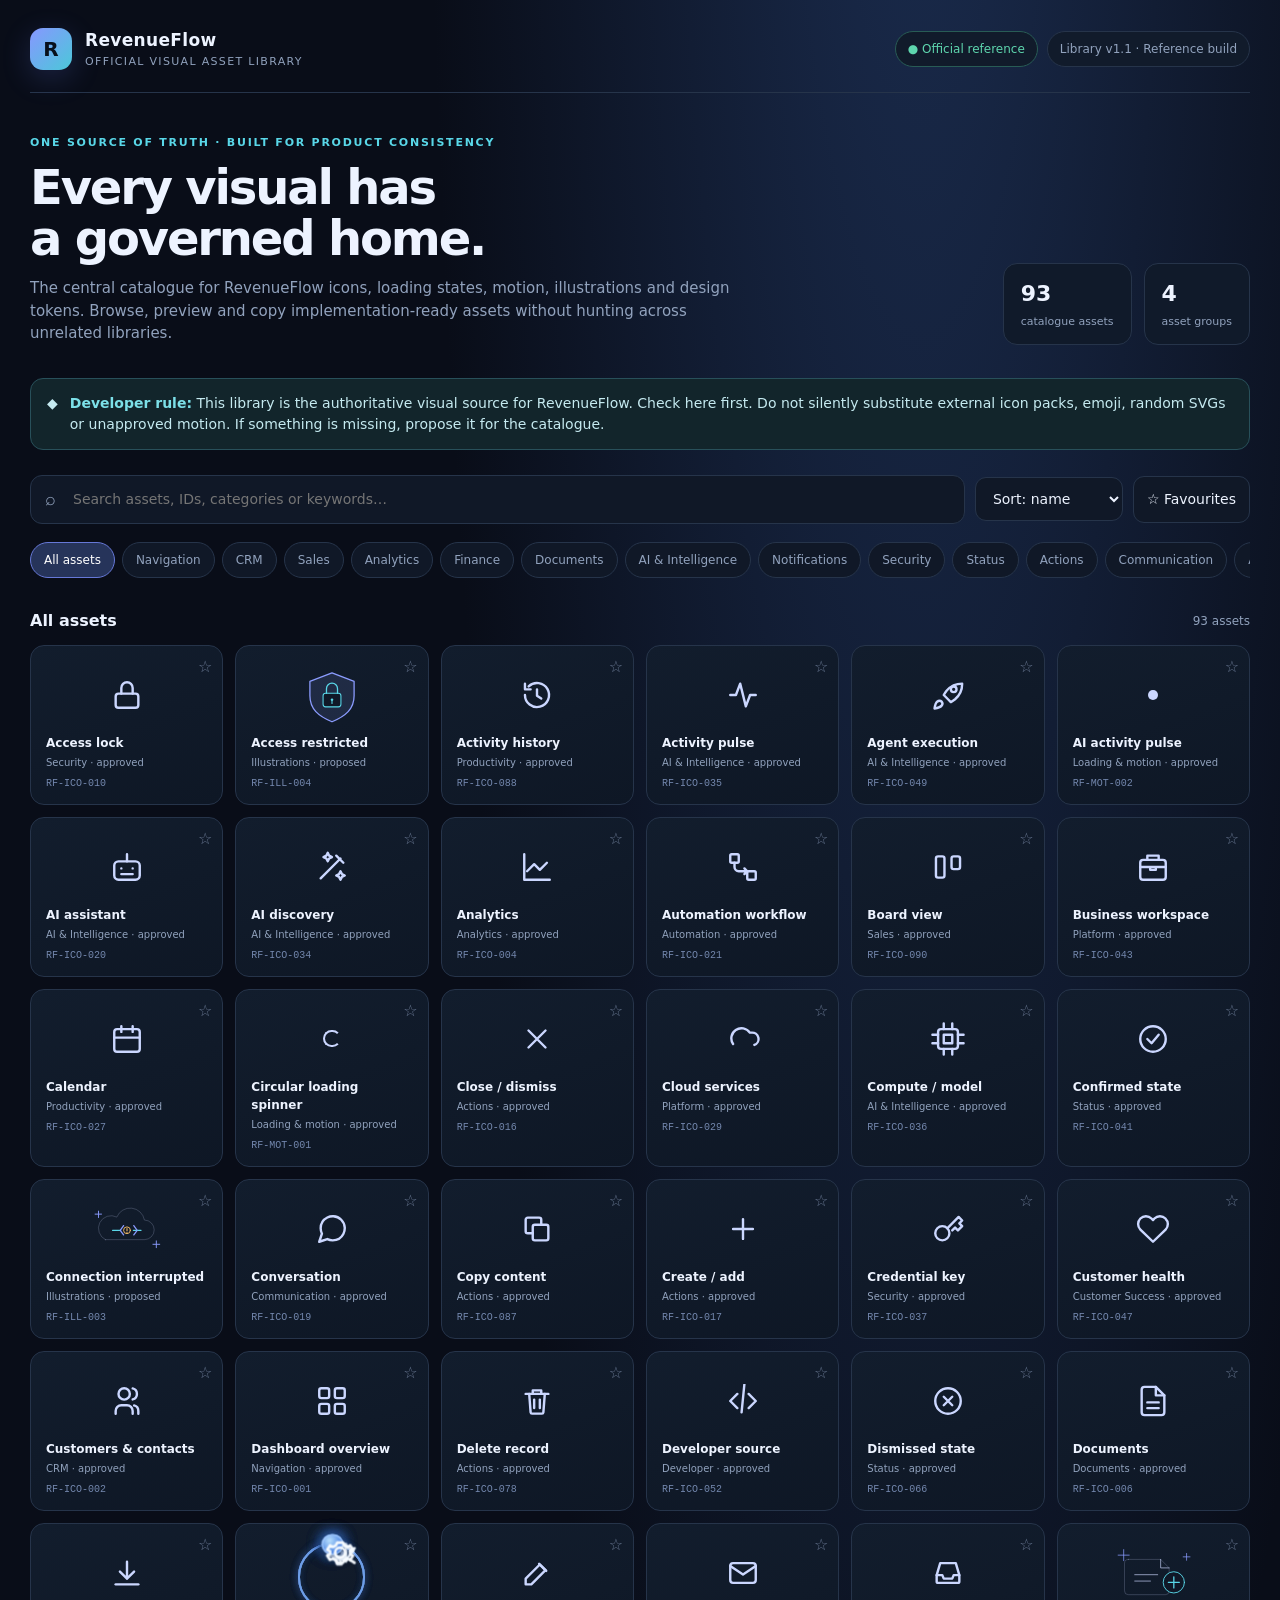
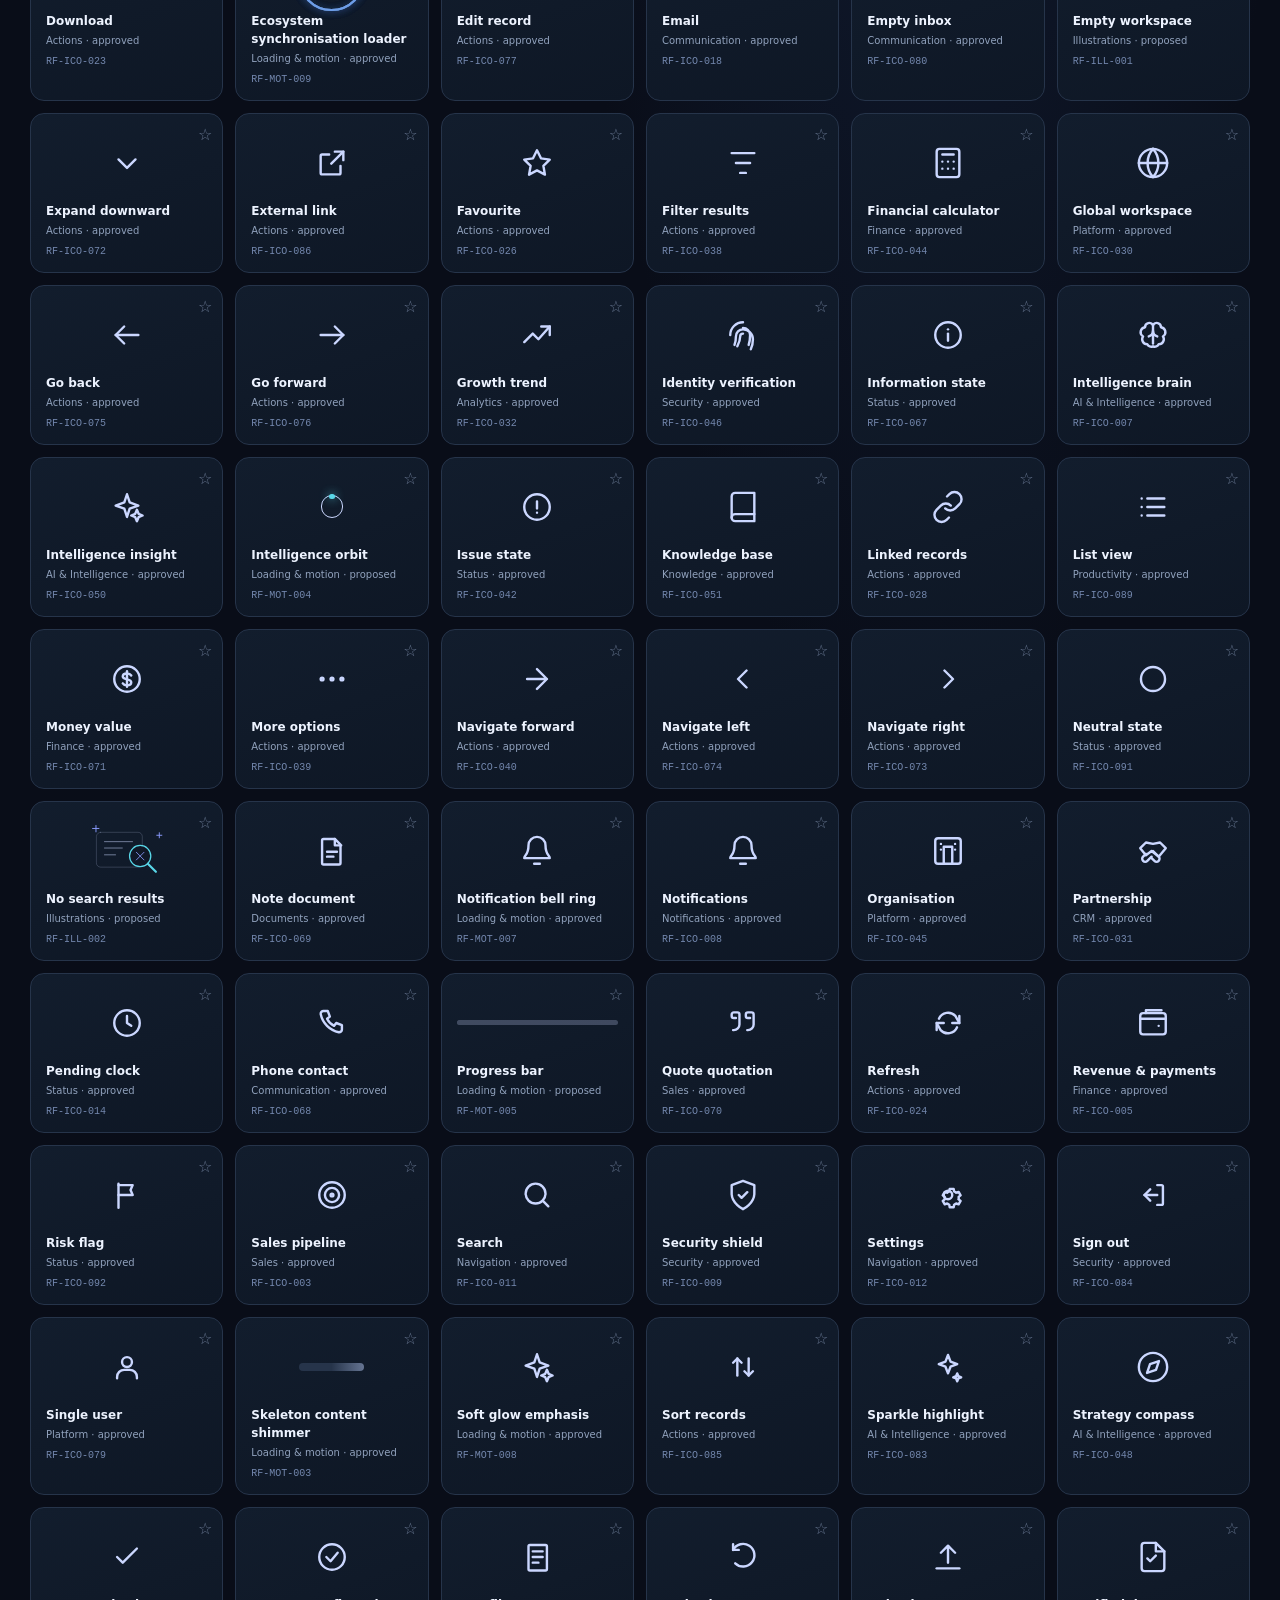
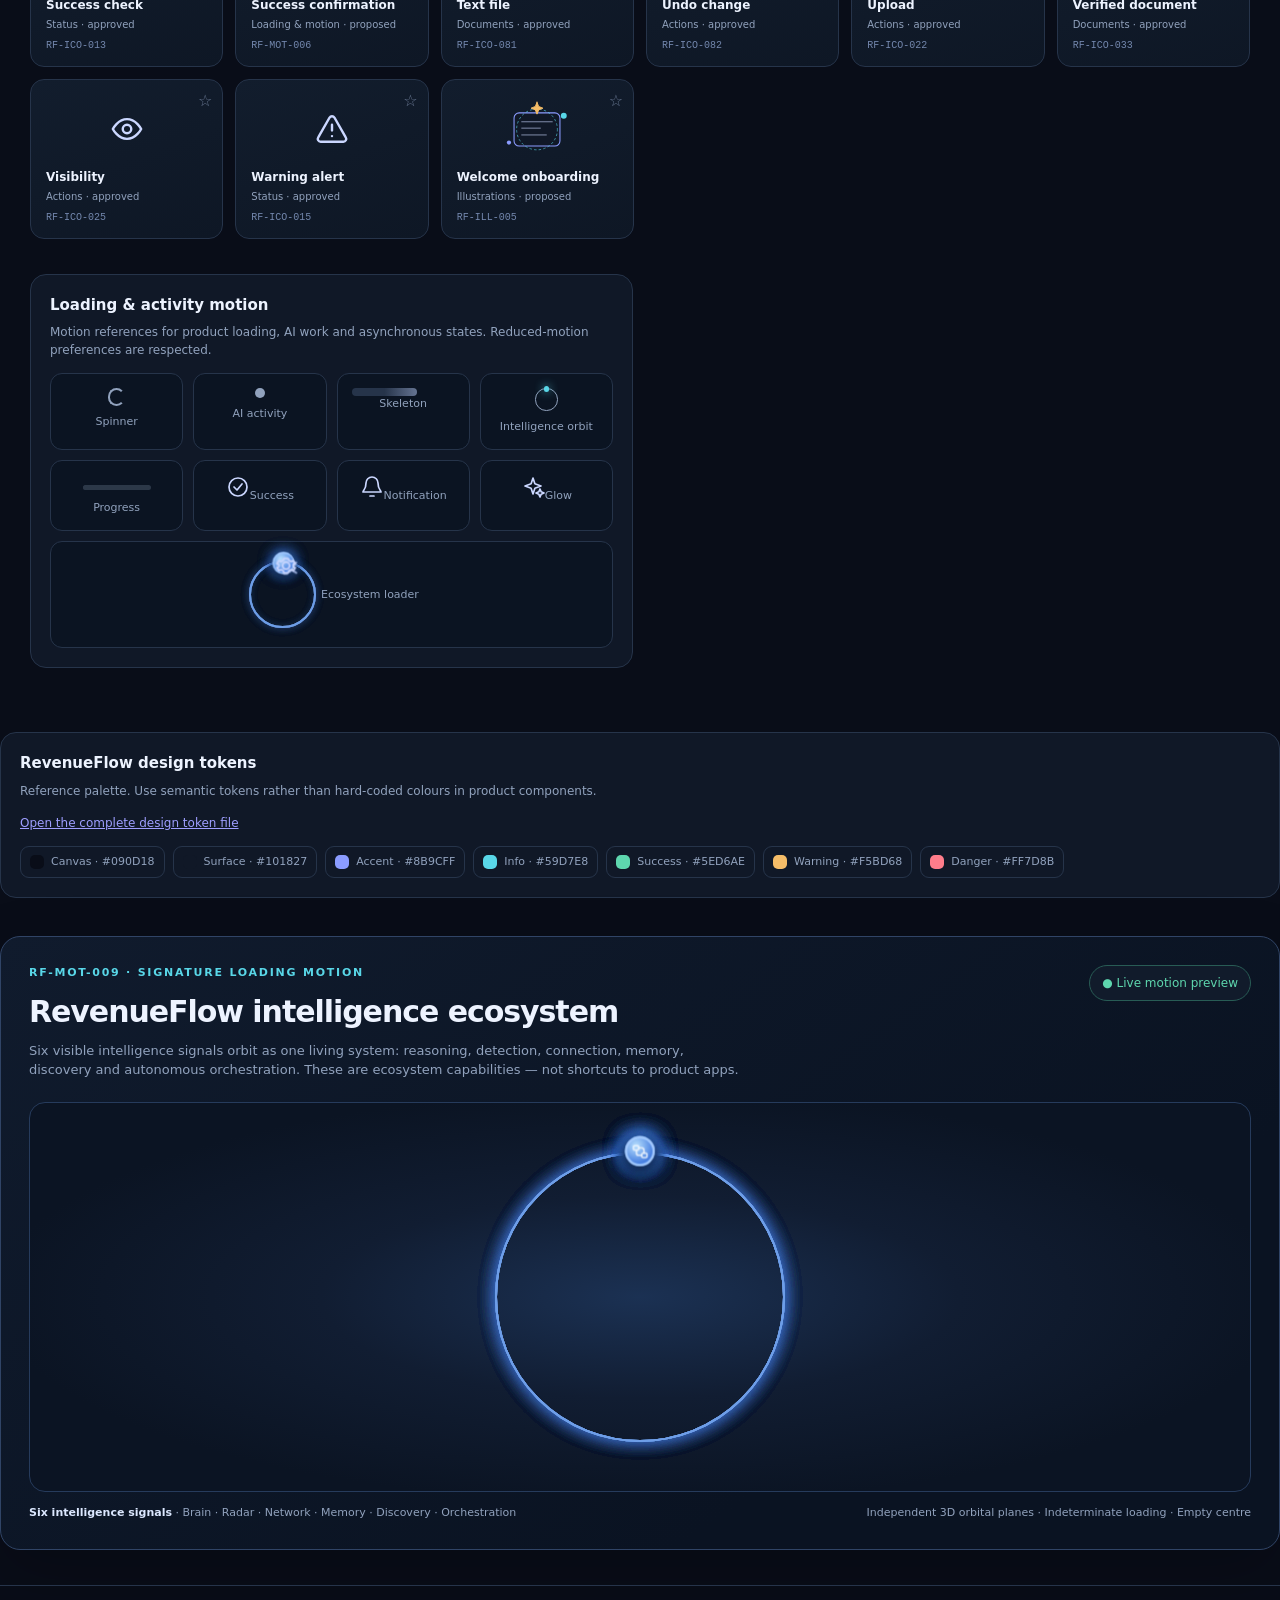
==== commit cb3b2138: "Show intelligence capabilities in ecosystem loader preview" ====
--- a/index.html
+++ b/index.html
@@ -4,7 +4,7 @@
 <meta charset="utf-8"><meta name="viewport" content="width=device-width,initial-scale=1">
 <meta name="theme-color" content="#090d18"><meta name="description" content="The official RevenueFlow visual asset library: approved icons, motion, loading states, illustrations and design tokens.">
 <title>RevenueFlow — Visual Asset Library</title>
-<link rel="stylesheet" href="assets/motion.css?v=20261119-3d-fix">
+<link rel="stylesheet" href="assets/motion.css?v=20261119-intelligence-ecosystem">
 <style>
 :root{color-scheme:dark;--bg:#090d18;--panel:#101827;--panel2:#141f31;--line:#26344a;--text:#edf3ff;--muted:#91a2bd;--accent:#8b9cff;--cyan:#59d7e8;--green:#5ed6ae;--amber:#f5bd68;--red:#ff7d8b;--radius:16px;font:14px/1.5 Inter,ui-sans-serif,system-ui,-apple-system,"Segoe UI",sans-serif}
 *{box-sizing:border-box}body{margin:0;background:radial-gradient(ellipse at 72% -10%,#1b2d50 0,transparent 38%),var(--bg);color:var(--text)}button,input,select{font:inherit}button{cursor:pointer;color:inherit}.shell{max-width:1500px;margin:auto;padding:24px 30px 64px}.top{display:flex;align-items:center;justify-content:space-between;gap:20px;border-bottom:1px solid var(--line);padding:4px 0 22px}.brand{display:flex;align-items:center;gap:13px}.brandmark{width:42px;height:42px;border-radius:13px;background:linear-gradient(135deg,#8797ff,#4bc8d9);display:grid;place-items:center;color:#07101b;font-weight:900;font-size:20px;box-shadow:0 8px 30px #6b82ff33}.brand strong{font-size:17px;letter-spacing:.02em}.brand small{display:block;color:var(--muted);font-size:11px;letter-spacing:.12em;text-transform:uppercase}.top-actions{display:flex;gap:9px;align-items:center}.pill{border:1px solid var(--line);background:#111b2b;padding:8px 12px;border-radius:999px;color:var(--muted);font-size:12px}.pill.live{color:var(--green);border-color:#285c55}.hero{padding:42px 0 28px;display:grid;grid-template-columns:1fr auto;gap:25px;align-items:end}.eyebrow{color:var(--cyan);font-size:11px;letter-spacing:.16em;text-transform:uppercase;font-weight:700}.hero h1{font-size:clamp(30px,4vw,48px);line-height:1.08;letter-spacing:-.045em;margin:10px 0 12px}.hero p{color:var(--muted);max-width:720px;margin:0;font-size:15px}.hero-stat{display:flex;gap:12px}.stat{background:#101a2a;border:1px solid var(--line);border-radius:14px;padding:13px 17px;min-width:105px}.stat b{display:block;font-size:22px}.stat span{color:var(--muted);font-size:11px}.notice{display:flex;gap:12px;align-items:flex-start;background:#12252b;border:1px solid #28505a;padding:14px 16px;border-radius:13px;color:#c5eaf0;margin:5px 0 25px}.notice b{color:#7ce0e8}.toolbar{display:flex;gap:10px;align-items:center;margin:20px 0 16px;flex-wrap:wrap}.search{flex:1;min-width:230px;position:relative}.search input{width:100%;padding:13px 15px 13px 42px;border:1px solid var(--line);background:#101827;color:var(--text);border-radius:12px;outline:none}.search input:focus{border-color:var(--accent);box-shadow:0 0 0 3px #8797ff22}.search span{position:absolute;left:15px;top:10px;color:var(--muted);font-size:18px}.control{border:1px solid var(--line);background:#101827;color:var(--text);padding:12px 13px;border-radius:11px}.tabs{display:flex;gap:7px;overflow:auto;padding:2px 0 14px}.tab{white-space:nowrap;border:1px solid var(--line);background:#101827;color:var(--muted);border-radius:999px;padding:8px 13px;font-size:12px}.tab.active{background:#26345a;border-color:#6678d7;color:#fff}.section-head{display:flex;align-items:center;justify-content:space-between;margin:17px 0 12px}.section-head h2{font-size:16px;margin:0}.section-head span{color:var(--muted);font-size:12px}.grid{display:grid;grid-template-columns:repeat(auto-fill,minmax(172px,1fr));gap:12px}.asset{position:relative;border:1px solid var(--line);background:linear-gradient(160deg,#121d2d,#0e1725);border-radius:14px;padding:15px;min-height:148px;transition:.18s ease;display:flex;flex-direction:column;align-items:flex-start;text-align:left}.asset:hover{transform:translateY(-2px);border-color:#6478c8;box-shadow:0 12px 28px #0004}.asset-icon{height:68px;width:100%;display:grid;place-items:center;color:#cbd7ff}.asset-icon svg{width:34px;height:34px}.asset-icon svg.illustration{width:min(100%,120px);height:auto;max-height:68px}.asset strong{font-size:12px;margin-top:5px}.asset small{font-size:10px;color:var(--muted);margin-top:3px}.asset .id{font:10px ui-monospace,monospace;color:#7387ad;margin-top:8px}.star{position:absolute;right:10px;top:9px;border:0;background:transparent;color:#63728c;font-size:16px}.star.on{color:#ffd17c}.empty{border:1px dashed var(--line);border-radius:14px;padding:35px;text-align:center;color:var(--muted);grid-column:1/-1}.lower{display:grid;grid-template-columns:1fr 1fr;gap:14px;margin-top:35px}.panel{border:1px solid var(--line);background:#101827;border-radius:16px;padding:19px}.panel h3{margin:0 0 7px;font-size:15px}.panel p{color:var(--muted);font-size:12px;margin:0 0 14px}.token-row{display:flex;gap:8px;flex-wrap:wrap}.swatch{display:flex;align-items:center;gap:7px;padding:7px 9px;border:1px solid var(--line);border-radius:9px;color:var(--muted);font-size:11px}.dot{width:14px;height:14px;border-radius:5px}.motion-row{display:flex;gap:10px;flex-wrap:wrap}.motion-demo{min-width:105px;flex:1;background:#0b1422;border:1px solid var(--line);border-radius:12px;padding:14px;text-align:center;color:var(--muted);font-size:11px}.motion-demo .rf-spinner,.motion-demo .rf-ai-pulse,.motion-demo .rf-orbit,.motion-demo .rf-success,.motion-demo .rf-bell-ring,.motion-demo .rf-soft-glow{margin:0 auto 8px}.motion-demo svg{width:24px;height:24px;color:#cbd7ff}.motion-demo .rf-progress{width:68px;margin:10px auto}.footer{border-top:1px solid var(--line);margin-top:35px;padding-top:18px;display:flex;justify-content:space-between;gap:12px;color:#70819e;font-size:11px}.modal{position:fixed;inset:0;background:#030711cc;display:none;place-items:center;padding:20px;z-index:10}.modal.open{display:grid}.dialog{width:min(560px,100%);background:#121d2e;border:1px solid #3b4d6d;border-radius:18px;padding:22px;box-shadow:0 24px 90px #0009}.dialog-head{display:flex;justify-content:space-between;align-items:center}.dialog h2{font-size:18px;margin:0}.close{border:1px solid var(--line);background:#17243a;border-radius:9px;padding:6px 10px}.preview{height:130px;display:grid;place-items:center;background:#0b1422;border:1px solid var(--line);border-radius:13px;margin:15px 0}.preview svg{width:62px;height:62px;color:#cbd7ff}.preview svg.illustration{width:min(100%,200px);height:auto;max-height:110px}.meta{display:grid;grid-template-columns:100px 1fr;gap:7px;font-size:12px;margin:12px 0}.meta span:nth-child(odd){color:var(--muted)}.code{background:#080f1b;border:1px solid var(--line);padding:12px;border-radius:10px;overflow:auto;color:#b8c8e8;font:11px/1.5 ui-monospace,monospace;max-height:120px}.actions{display:flex;gap:8px;flex-wrap:wrap;margin-top:13px}.primary{background:#7385ed;color:#08101c;border:0;border-radius:9px;padding:9px 13px;font-weight:700}.secondary{background:#19263b;border:1px solid var(--line);border-radius:9px;padding:9px 13px}.toast{position:fixed;bottom:20px;right:20px;background:#1b3c39;border:1px solid #3b8275;color:#c8fff0;padding:11px 15px;border-radius:10px;display:none;z-index:20}.toast.show{display:block}@media(max-width:720px){.shell{padding:17px 15px 45px}.hero{grid-template-columns:1fr;padding-top:30px}.hero-stat{display:none}.lower{grid-template-columns:1fr}.top{align-items:flex-start}.top-actions{flex-wrap:wrap;justify-content:flex-end}.grid{grid-template-columns:repeat(2,minmax(0,1fr))}.asset{min-height:135px}.footer{flex-direction:column}}@media(prefers-reduced-motion:reduce){*,*:before,*:after{animation-duration:.01ms!important;animation-iteration-count:1!important;scroll-behavior:auto!important;transition:none!important}}
@@ -35,17 +35,20 @@
 </section>
 <section class="ecosystem-showcase" aria-labelledby="ecosystemShowcaseTitle">
   <div class="ecosystem-showcase__header">
-    <div><div class="eyebrow">RF-MOT-009 · Signature loading motion</div><h2 id="ecosystemShowcaseTitle">Ecosystem synchronisation</h2><p>A closer look at RevenueFlow's connected modules working together. This is the loader itself — not a background illustration or a separate splash screen.</p></div>
+    <div><div class="eyebrow">RF-MOT-009 · Signature loading motion</div><h2 id="ecosystemShowcaseTitle">RevenueFlow intelligence ecosystem</h2><p>Six visible intelligence signals orbit as one living system: reasoning, detection, connection, memory, discovery and autonomous orchestration. These are ecosystem capabilities — not shortcuts to product apps.</p></div>
     <span class="pill live">● Live motion preview</span>
   </div>
-  <div class="ecosystem-showcase__stage" role="status" aria-label="RevenueFlow ecosystem synchronising">
+  <div class="ecosystem-showcase__stage" role="status" aria-label="RevenueFlow intelligence ecosystem synchronising">
     <div class="rf-ecosystem-loader rf-ecosystem-loader--showcase" aria-hidden="true">
-      <span class="rf-ecosystem-loader__orbit rf-ecosystem-loader__orbit--a"><span class="rf-ecosystem-loader__module rf-ecosystem-loader__module--handshake"><svg viewBox="0 0 24 24"><path d="m3 10 4-4 4 1 3-1 7 5-5 6-4-3-3 3-6-7Z"/><path d="m8 14 3 3m2-4 3 3m-6-7 5 4"/></svg></span></span>
-      <span class="rf-ecosystem-loader__orbit rf-ecosystem-loader__orbit--b"><span class="rf-ecosystem-loader__module rf-ecosystem-loader__module--announce"><svg viewBox="0 0 24 24"><path d="M4 10v4h4l8 4V6l-8 4H4Z"/><path d="m8 14 2 6h3l-2-5m8-4 3-2m-3 8 3 2"/></svg></span></span>
-      <span class="rf-ecosystem-loader__orbit rf-ecosystem-loader__orbit--c"><span class="rf-ecosystem-loader__module rf-ecosystem-loader__module--settings"><svg viewBox="0 0 24 24"><path d="M12 8.5a3.5 3.5 0 1 0 0 7 3.5 3.5 0 0 0 0-7Z"/><path d="m19 13 2 1-2 3-2-1-2 1-1 2h-4l-1-2-2-1-2 1-2-3 2-1v-2l-2-1 2-3 2 1 2-1 1-2h4l1 2 2 1 2-1 2 3-2 1v2Z"/></svg></span></span>
+      <span class="rf-ecosystem-loader__orbit rf-ecosystem-loader__orbit--a"><span class="rf-ecosystem-loader__module rf-ecosystem-loader__module--brain"><svg viewBox="0 0 24 24"><path d="M9 4.5a3 3 0 0 0-5 2.2 3.2 3.2 0 0 0 .5 5.5A3.2 3.2 0 0 0 7 18h2m0-13.5V20m6-15.5a3 3 0 0 1 5 2.2 3.2 3.2 0 0 1-.5 5.5A3.2 3.2 0 0 1 17 18h-2m0-13.5V20M9 9H6m9 0h3M9 15H6m9 0h3"/></svg></span></span>
+      <span class="rf-ecosystem-loader__orbit rf-ecosystem-loader__orbit--b"><span class="rf-ecosystem-loader__module rf-ecosystem-loader__module--radar"><svg viewBox="0 0 24 24"><circle cx="12" cy="12" r="8.5"/><circle cx="12" cy="12" r="4.5"/><path d="M12 12 18.5 5.5M12 3.5v2M20.5 12h-2"/></svg></span></span>
+      <span class="rf-ecosystem-loader__orbit rf-ecosystem-loader__orbit--c"><span class="rf-ecosystem-loader__module rf-ecosystem-loader__module--network"><svg viewBox="0 0 24 24"><circle cx="12" cy="5" r="2.2"/><circle cx="5" cy="18" r="2.2"/><circle cx="19" cy="18" r="2.2"/><path d="m10.9 6.9-4.8 9m7-9 4.8 9m-10.7 2h9.6"/></svg></span></span>
+      <span class="rf-ecosystem-loader__orbit rf-ecosystem-loader__orbit--d"><span class="rf-ecosystem-loader__module rf-ecosystem-loader__module--memory"><svg viewBox="0 0 24 24"><path d="M5 5.5A2.5 2.5 0 0 1 7.5 3H20v16H7.5A2.5 2.5 0 0 0 5 21V5.5Z"/><path d="M5 6H3v12h2m5-10h6m-6 4h6m-6 4h4"/></svg></span></span>
+      <span class="rf-ecosystem-loader__orbit rf-ecosystem-loader__orbit--e"><span class="rf-ecosystem-loader__module rf-ecosystem-loader__module--discovery"><svg viewBox="0 0 24 24"><circle cx="10.8" cy="10.8" r="6.8"/><path d="m16 16 5 5m-10-14 1.5 3.5L16 12l-3.5 1.5L11 17l-1.5-3.5L6 12l3.5-1.5L11 6Z"/></svg></span></span>
+      <span class="rf-ecosystem-loader__orbit rf-ecosystem-loader__orbit--f"><span class="rf-ecosystem-loader__module rf-ecosystem-loader__module--orchestration"><svg viewBox="0 0 24 24"><rect x="3" y="4" width="7" height="6" rx="1.5"/><rect x="14" y="14" width="7" height="6" rx="1.5"/><path d="M10 7h4a3 3 0 0 1 3 3v4M7 10v4a3 3 0 0 0 3 3h4"/></svg></span></span>
     </div>
   </div>
-  <div class="ecosystem-showcase__footer"><span><b>Three connected modules</b> · Partnership · Communication · Configuration</span><span>Indeterminate loader · No artificial progress percentage</span></div>
+  <div class="ecosystem-showcase__footer"><span><b>Six intelligence signals</b> · Brain · Radar · Network · Memory · Discovery · Orchestration</span><span>Independent 3D orbital planes · Indeterminate loading · Empty centre</span></div>
 </section>
 <footer class="footer"><span>RevenueFlow Official Visual Asset Library · v1.1.0</span><span><a href="assets/manifest.json">Manifest</a> · <a href="assets/icons.svg">SVG sprite</a> · <a href="tokens/design-tokens.json">Tokens</a> · <a href="GOVERNANCE.md">Governance</a></span><span>Demonstration catalogue — verify approval status before production adoption.</span></footer>
 </div>
--- a/assets/motion.css
+++ b/assets/motion.css
@@ -3,9 +3,10 @@
 .rf-spinner{width:1.25rem;aspect-ratio:1;border:.16rem solid currentColor;border-right-color:transparent;border-radius:50%;animation:rf-spin .8s linear infinite}.rf-ai-pulse{width:.7rem;aspect-ratio:1;border-radius:50%;background:currentColor;animation:rf-pulse 1.4s ease-in-out infinite}.rf-skeleton{display:block;background:linear-gradient(90deg,#26344a 25%,#657492 50%,#26344a 75%);background-size:200% 100%;border-radius:.5rem;animation:rf-shimmer 1.5s ease-in-out infinite}.rf-orbit{width:1.6rem;aspect-ratio:1;border:1px solid currentColor;border-radius:50%;position:relative;animation:rf-orbit-rotate 4s linear infinite}.rf-orbit::after{content:"";position:absolute;top:-.2rem;left:calc(50% - .2rem);width:.4rem;aspect-ratio:1;border-radius:50%;background:#59d7e8;box-shadow:0 0 10px #59d7e8}.rf-progress{height:.35rem;width:100%;overflow:hidden;border-radius:999px;background:currentColor;opacity:.25}.rf-progress>span{display:block;width:var(--rf-progress-value,0%);height:100%;border-radius:inherit;background:currentColor;opacity:1;transition:width .2s ease}.rf-success{display:inline-flex;animation:rf-success-pop .32s ease-out both}.rf-bell-ring{display:inline-flex;transform-origin:top center;animation:rf-bell-ring .8s ease}.rf-soft-glow{display:inline-flex;animation:rf-soft-glow 2s ease-in-out infinite}
 @media(prefers-reduced-motion:reduce){.rf-spinner,.rf-ai-pulse,.rf-skeleton,.rf-orbit,.rf-success,.rf-bell-ring,.rf-soft-glow{animation:none!important}.rf-spinner{border-right-color:currentColor}.rf-ai-pulse{opacity:1}.rf-skeleton{background:#26344a}.rf-progress>span{transition:none}}
 /* RF-MOT-009: RevenueFlow ecosystem synchronisation loader. */
-@keyframes rf-ecosystem-orbit-a{from{transform:rotateX(68deg) rotateZ(0deg)}to{transform:rotateX(68deg) rotateZ(360deg)}}
-@keyframes rf-ecosystem-orbit-b{from{transform:rotateY(68deg) rotateZ(60deg)}to{transform:rotateY(68deg) rotateZ(-300deg)}}
-@keyframes rf-ecosystem-orbit-c{from{transform:rotate3d(1,1,0,66deg) rotateZ(-60deg)}to{transform:rotate3d(1,1,0,66deg) rotateZ(300deg)}}
+/* Revolve each orbital plane around a changing 3D axis as well as moving its module around the track. */
+@keyframes rf-ecosystem-orbit-a{from{transform:rotateX(68deg) rotateZ(0deg)}to{transform:rotateX(428deg) rotateZ(360deg)}}
+@keyframes rf-ecosystem-orbit-b{from{transform:rotateY(68deg) rotateZ(60deg)}to{transform:rotateY(428deg) rotateZ(-300deg)}}
+@keyframes rf-ecosystem-orbit-c{from{transform:rotate3d(1,1,0,66deg) rotateZ(-60deg)}to{transform:rotate3d(1,1,0,426deg) rotateZ(300deg)}}
 @keyframes rf-ecosystem-glyph-a{to{transform:rotate(-360deg)}}
 @keyframes rf-ecosystem-glyph-b{from{transform:rotate(-60deg)}to{transform:rotate(300deg)}}
 @keyframes rf-ecosystem-glyph-c{from{transform:rotate(60deg)}to{transform:rotate(-300deg)}}
@@ -16,9 +17,9 @@
 .rf-ecosystem-loader__orbit--c{animation:rf-ecosystem-orbit-c 7.6s linear infinite}
 .rf-ecosystem-loader__module{position:absolute;left:50%;top:-.72rem;transform:translateX(-50%) translateZ(12px);display:grid;place-items:center;width:1.45rem;height:1.45rem;margin:0;border:1.5px solid #a6ccff;border-radius:50%;background:radial-gradient(circle at 35% 28%,#b8e0ff,#477fe0 72%);color:#f7fbff;box-shadow:0 3px 9px #06152f99,0 0 15px #4d91ff99;backface-visibility:visible}
 .rf-ecosystem-loader__module svg{width:70%;height:70%;fill:none;stroke:currentColor;stroke-width:1.9;stroke-linecap:round;stroke-linejoin:round}
-.rf-ecosystem-loader__module--handshake svg{animation:rf-ecosystem-glyph-a 4.8s linear infinite}
-.rf-ecosystem-loader__module--announce svg{animation:rf-ecosystem-glyph-b 5.8s linear infinite}
-.rf-ecosystem-loader__module--settings svg{animation:rf-ecosystem-glyph-c 6.8s linear infinite}
+.rf-ecosystem-loader__module--handshake svg{animation:rf-ecosystem-glyph-a 5.2s linear infinite}
+.rf-ecosystem-loader__module--announce svg{animation:rf-ecosystem-glyph-b 6.4s linear infinite}
+.rf-ecosystem-loader__module--settings svg{animation:rf-ecosystem-glyph-c 7.6s linear infinite}
 .rf-ecosystem-loader--showcase{--rf-ecosystem-size:clamp(230px,30vw,330px)}
 .rf-ecosystem-loader--showcase .rf-ecosystem-loader__orbit{border-width:2.5px;box-shadow:0 0 17px #4c8bff40}
 .rf-ecosystem-loader--showcase .rf-ecosystem-loader__module{top:-1.05rem;width:2.1rem;height:2.1rem;border-width:2px;box-shadow:0 4px 14px #06152fcc,0 0 22px #4d91ffbb}
